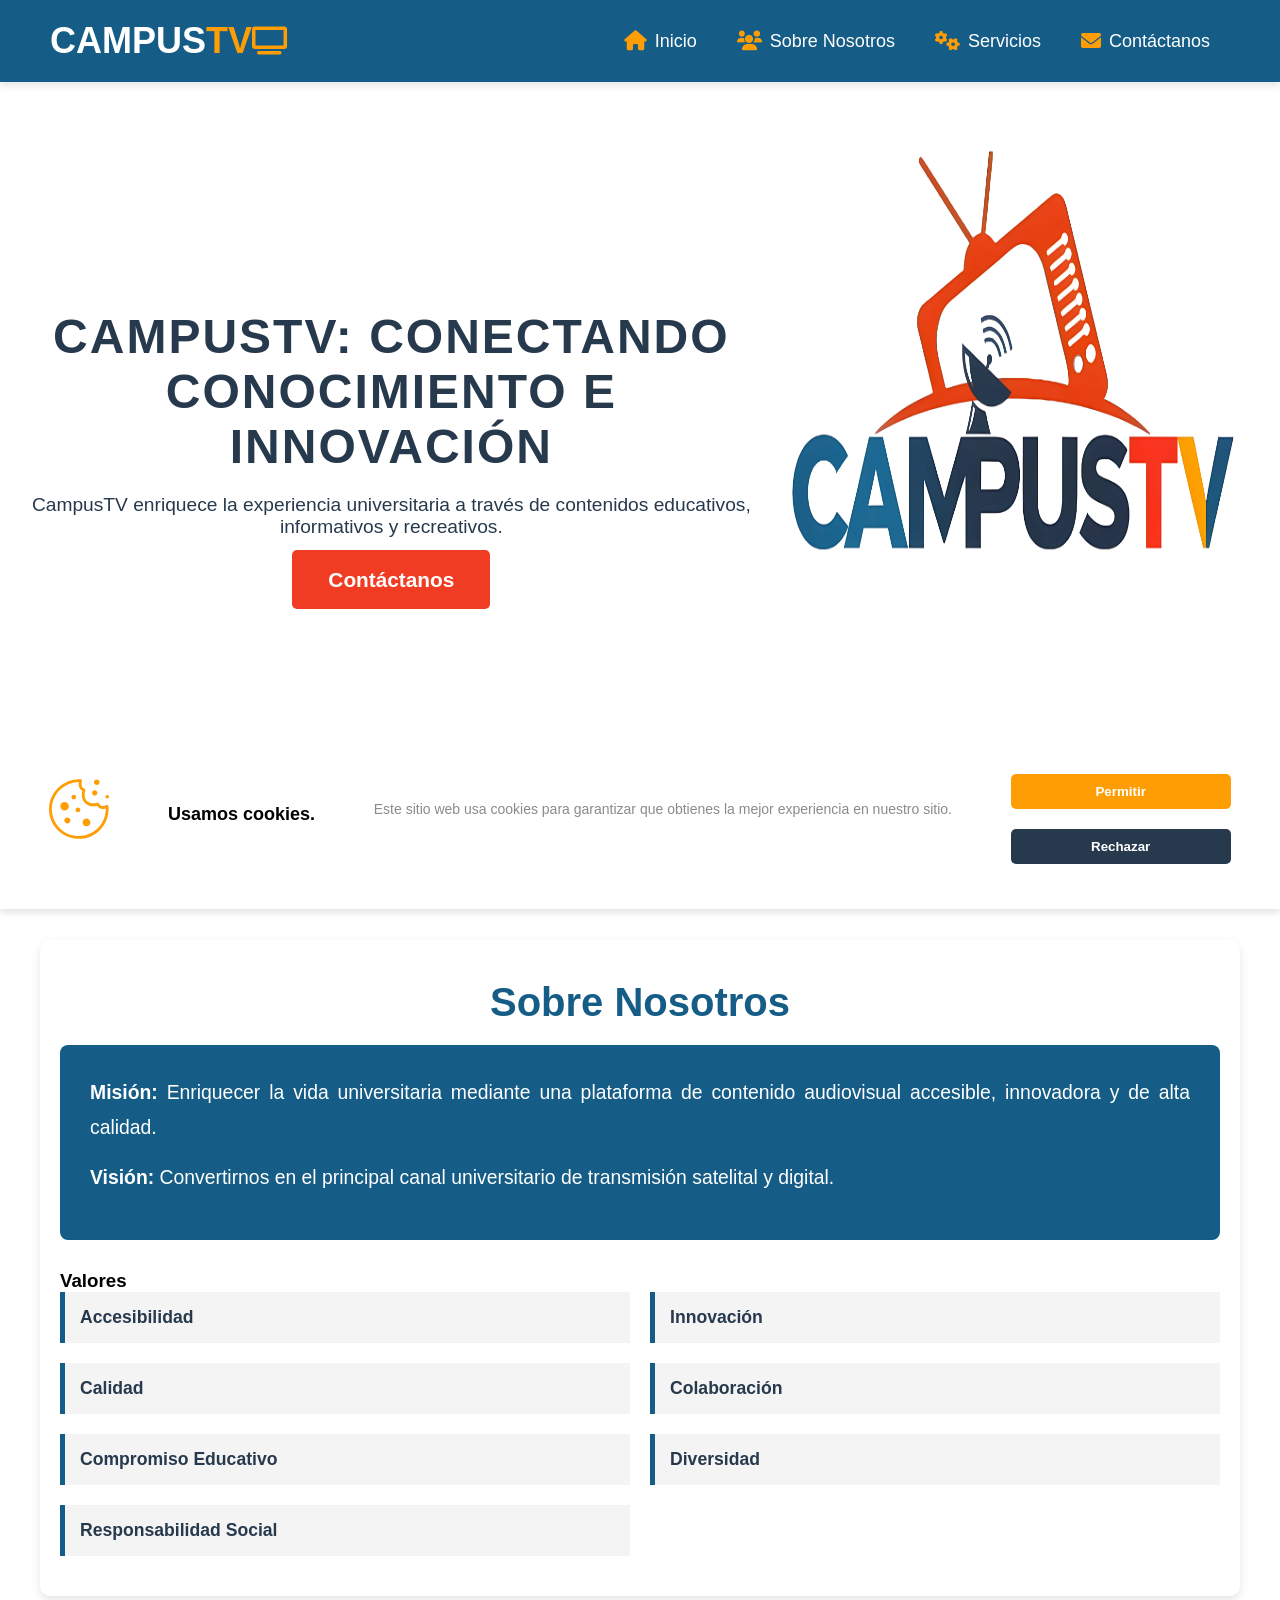
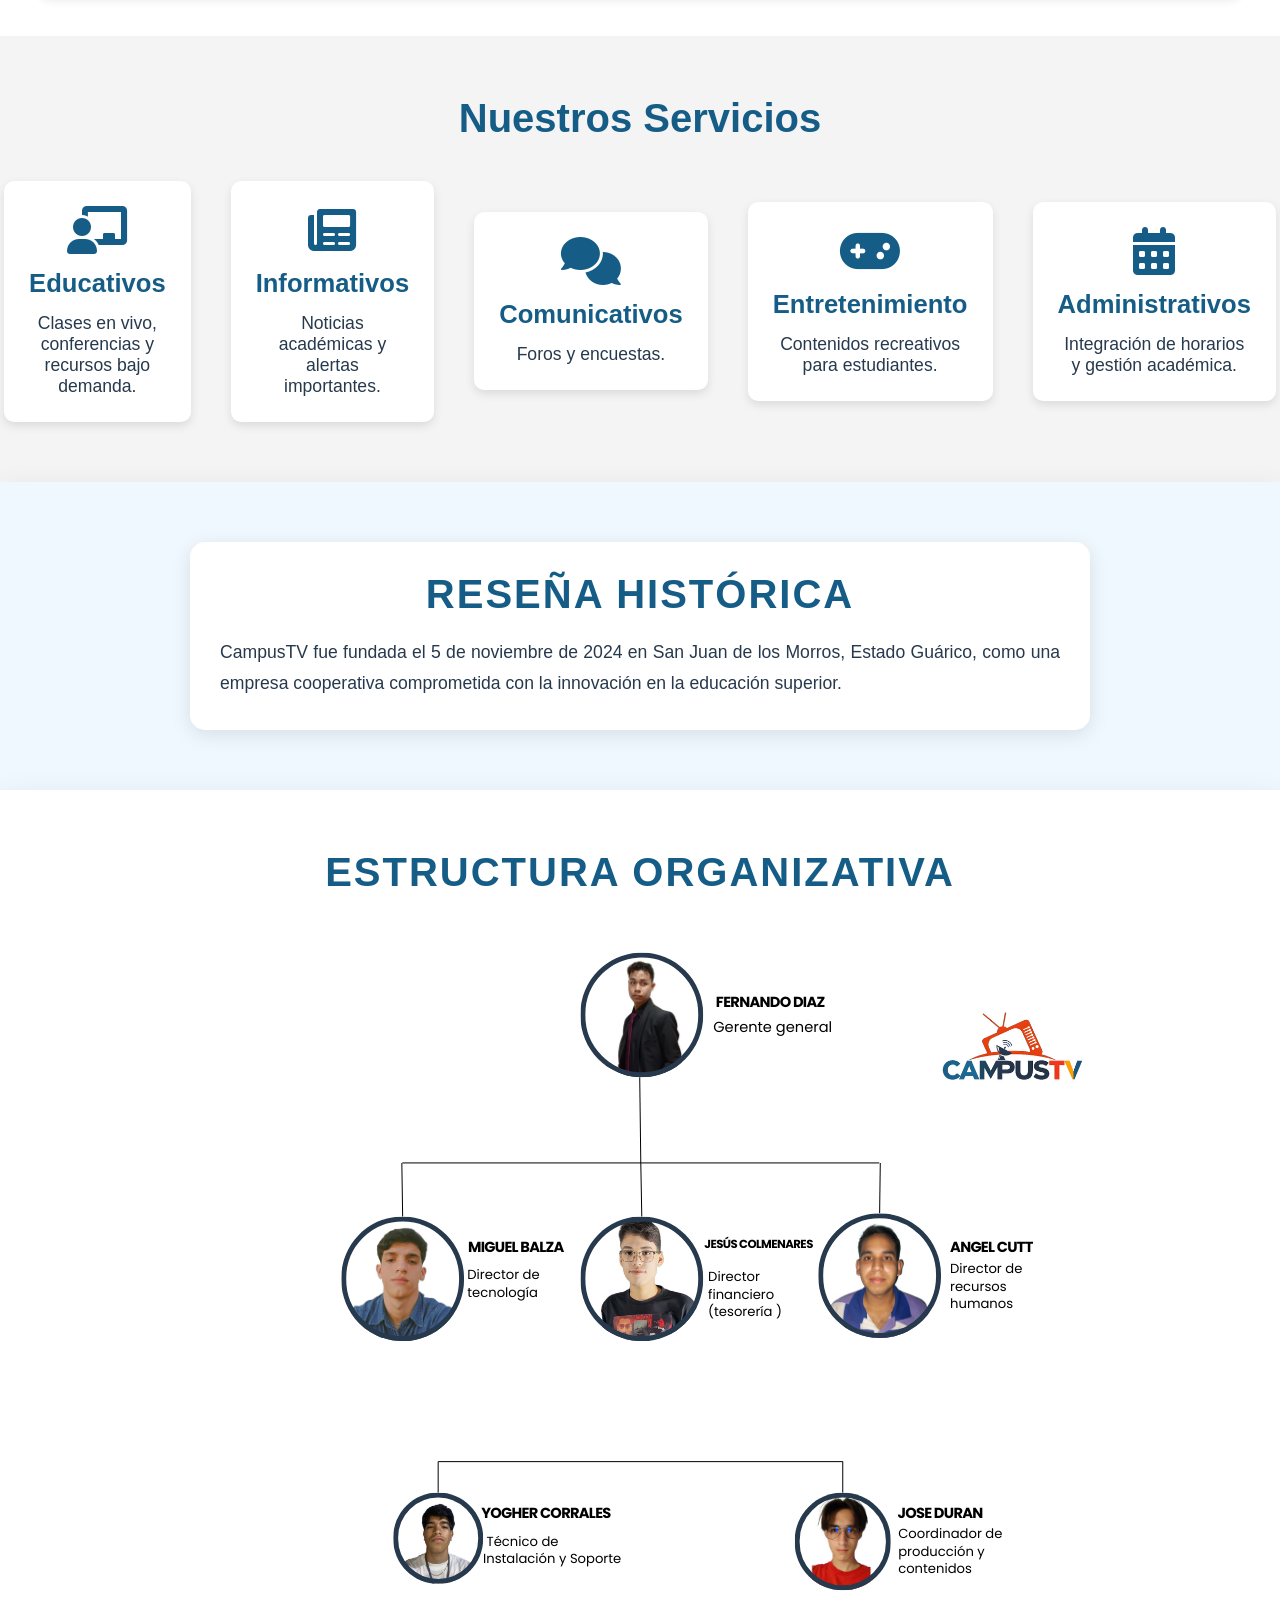
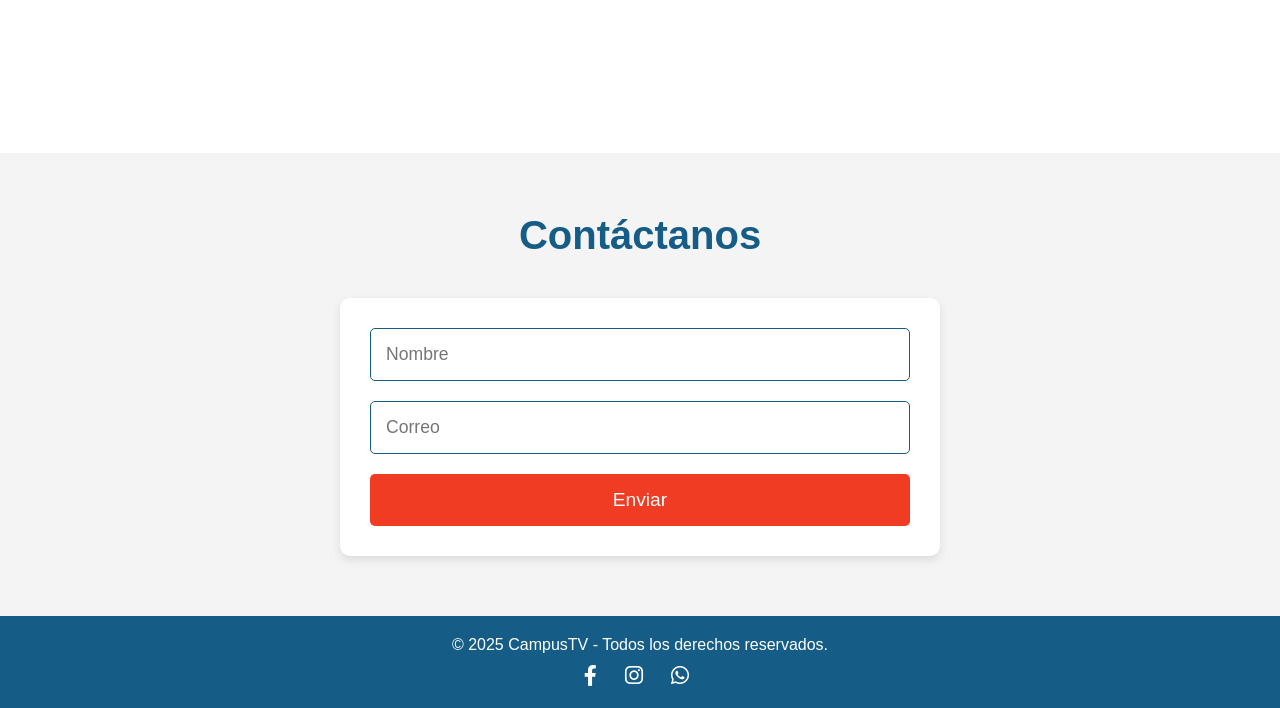
==== index.html @ 9e55a8d4 "unco" ====
<!DOCTYPE html>
<html lang="es">

<head>
    <meta charset="UTF-8">
    <meta name="viewport" content="width=device-width, initial-scale=1.0">
    <link rel="shortcut icon" href="./assets/resources/ico.ico">
    <link href="https://cdnjs.cloudflare.com/ajax/libs/font-awesome/6.0.0-beta3/css/all.min.css" rel="stylesheet">

    <title>CampusTV</title>
    <link rel="stylesheet" href="./assets/css/css.css">
</head>

<body>

<header>
    <div class="logo">
         CAMPUS<b class="tv">TV</b><i class="fas fa-tv"></i>
</div>
    <nav>
        <ul>
            <li><a href="#inicio"><i class="fas fa-home"></i> Inicio</a></li>
            <li><a href="#nosotros"><i class="fas fa-users"></i> Sobre Nosotros</a></li>
            <li><a href="#servicios"><i class="fas fa-cogs"></i> Servicios</a></li>
            <li><a href="#contacto"><i class="fas fa-envelope"></i> Contáctanos</a></li>
        </ul>
    </nav>
</header>

    <section id="inicio" class="hero">
        <div class="hero-content">
            <h1>CampusTV: Conectando Conocimiento e Innovación</h1>
            <p>CampusTV enriquece la experiencia universitaria a través de contenidos educativos, informativos y
                recreativos.</p>
            <a href="#contacto" class="btn">Contáctanos</a>
        </div>
        <div class="logomain"><img src="./assets/resources/logo.png" alt=""></div>
    </section>

    <section id="nosotros">
        <h2>Sobre Nosotros</h2>
        <div class="about-content">
            <div class="mision-vision">
                <p><strong>Misión:</strong> Enriquecer la vida universitaria mediante una plataforma de contenido
                    audiovisual accesible, innovadora y de alta calidad.</p>
                <p><strong>Visión:</strong> Convertirnos en el principal canal universitario de transmisión satelital y
                    digital.</p>
            </div>
        </div>
        <h3>Valores</h3>
        <ul class="valores-lista">
            <li>Accesibilidad</li>
            <li>Innovación</li>
            <li>Calidad</li>
            <li>Colaboración</li>
            <li>Compromiso Educativo</li>
            <li>Diversidad</li>
            <li>Responsabilidad Social</li>
        </ul>
    </section>


    <section id="servicios">
        <h2>Nuestros Servicios</h2>
        <div class="servicios-lista">
            <div class="servicio-item">
                <i class="icono-servicio fas fa-chalkboard-teacher"></i>
                <h3>Educativos</h3>
                <p>Clases en vivo, conferencias y recursos bajo demanda.</p>
            </div>
            <div class="servicio-item">
                <i class="icono-servicio fas fa-newspaper"></i>
                <h3>Informativos</h3>
                <p>Noticias académicas y alertas importantes.</p>
            </div>
            <div class="servicio-item">
                <i class="icono-servicio fas fa-comments"></i>
                <h3>Comunicativos</h3>
                <p>Foros y encuestas.</p>
            </div>
            <div class="servicio-item">
                <i class="icono-servicio fas fa-gamepad"></i>
                <h3>Entretenimiento</h3>
                <p>Contenidos recreativos para estudiantes.</p>
            </div>
            <div class="servicio-item">
                <i class="icono-servicio fas fa-calendar-alt"></i>
                <h3>Administrativos</h3>
                <p>Integración de horarios y gestión académica.</p>
            </div>
        </div>
    </section>

    <section id="historia">
        <div class="historia-contenido">
            <h2>Reseña Histórica</h2>
            <p>CampusTV fue fundada el 5 de noviembre de 2024 en San Juan de los Morros, Estado Guárico, como una
                empresa
                cooperativa comprometida con la innovación en la educación superior.</p>
        </div>
    </section>


    <section id="estructura">
        <h2>Estructura Organizativa</h2>
       <img src="./assets/resources/estructura.png" alt="">
    </section>

    <section id="contacto">
        <h2>Contáctanos</h2>
        <form>
            <input type="text" placeholder="Nombre" required>
            <input type="email" placeholder="Correo" required>
            <button type="submit">Enviar</button>
        </form>
    </section>

    <footer>
        <p>&copy; 2025 CampusTV - Todos los derechos reservados.</p>
        <div class="redes-sociales">
            <a href="https://www.facebook.com" target="_blank" class="red-social facebook">
                <i class="fab fa-facebook-f"></i>
            </a>
            <a href="https://www.instagram.com" target="_blank" class="red-social instagram">
                <i class="fab fa-instagram"></i>
            </a>
            <a href="https://wa.me/1234567890" target="_blank" class="red-social whatsapp">
                <i class="fab fa-whatsapp"></i>
            </a>
        </div>
    </footer>
    <script src="./functions/js.js"></script>
</body>

</html>
---- assets/css/css.css ----
/* Variables de colores */
:root {
    --azul-oscuro: #155d86;
    --azul-grisaceo: #27394d;
    --rojo-intenso: #f03c22;
    --naranja-claro: #ff9d05;
    --blanco: #ffffff;
    --gris-claro: #f4f4f4;
}

/* Reset CSS */
* {
    margin: 0;
    padding: 0;
    box-sizing: border-box;
    font-family: Arial, sans-serif;
}

/* Estilos generales */
body {
    font-family: 'Arial', sans-serif;
    margin: 0;
    padding: 0;
}

/* Header */
header {
    display: flex;
    justify-content: space-between;
    align-items: center;
    background: #155d86;
    padding: 20px 50px;
    box-shadow: 0 4px 8px rgba(0, 0, 0, 0.1);
    position: fixed;
    top: 0;
    width: 100%;
    z-index: 1000;
}.tv{
    color: var(--naranja-claro);
}
/* Logo */
.logo {
    font-size: 36px;
    font-weight: bold;
    color: #fff;
    display: flex;
    align-items: center;
}

.logo i {
    margin-right: 10px;
    font-size: 28px;
    color: var(--naranja-claro);
}

/* Navegación */
nav ul {
    list-style: none;
    margin: 0;
    padding: 0;
    display: flex;
}

nav ul li {
    margin: 0 20px;
}

nav ul li a {
    text-decoration: none;
    color: white;
    font-size: 18px;
    display: flex;
    align-items: center;
    transition: color 0.3s ease;
}

nav ul li a i {
    margin-right: 8px;
    font-size: 20px;
    color: #ff9d05;
    transition: transform 0.3s ease, color 0.3s ease;
}

nav ul li a:hover {
    color: #ff9d05;
}

nav ul li a:hover i {
    transform: scale(1.2);
    color: white;
}

/* Responsivo */
@media (max-width: 768px) {
    header {
        flex-direction: column;
        text-align: center;
    }

    nav ul {
        flex-direction: column;
    }

    nav ul li {
        margin: 10px 0;
    }
}

/* Sección Hero */
.hero {
    background: var(--blanco);
    color: var(--azul-grisaceo);
    padding: 120px 20px;
    text-align: center;
    display: flex;
    justify-content: center;
    align-items: center;
    height: 100vh;
    position: relative;
    width: 100%;
}

.hero h1 {
    font-size: 3em;
    margin-bottom: 20px;
    font-weight: bold;
    text-transform: uppercase;
    letter-spacing: 2px;
}

.hero p {
    font-size: 1.2em;
    margin-bottom: 30px;
}

.hero .btn {
    padding: 18px 36px;
    background-color: var(--rojo-intenso);
    color: var(--blanco);
    text-decoration: none;
    font-size: 1.3em;
    font-weight: bold;
    border-radius: 5px;
    transition: all 0.3s ease;
}

.hero .btn:hover {
    background-color: var(--naranja-claro);
}

/* Sección Sobre Nosotros */
#nosotros {
    background-color: var(--blanco);
    padding: 40px 20px;
    border-radius: 10px;
    box-shadow: 0 4px 10px rgba(0, 0, 0, 0.1);
    max-width: 1200px;
    margin: 40px auto;
}

#nosotros h2 {
    font-size: 2.5em;
    color: var(--azul-oscuro);
    margin-bottom: 20px;
    text-align: center;
}

#nosotros .about-content {
    font-size: 1.1em;
    line-height: 1.8;
    color: var(--azul-grisaceo);
    text-align: justify;
    margin-bottom: 30px;
}

#nosotros .mision-vision {
    background-color: var(--azul-oscuro);
    color: var(--blanco);
    padding: 30px;
    margin: 20px 0;
    border-radius: 8px;
}

#nosotros .mision-vision p {
    font-size: 1.1em;
    margin-bottom: 15px;
}

#nosotros .valores-lista {
    display: grid;
    grid-template-columns: 1fr 1fr;
    gap: 20px;
    list-style: none;
    padding: 0;
}

#nosotros .valores-lista li {
    background-color: var(--gris-claro);
    padding: 15px;
    border-left: 5px solid var(--azul-oscuro);
    font-size: 1.1em;
    font-weight: bold;
    color: var(--azul-grisaceo);
    transition: transform 0.3s, background-color 0.3s;
}

#nosotros .valores-lista li:hover {
    transform: scale(1.05);
    background-color: var(--naranja-claro);
    color: var(--blanco);
}

/* Sección de Servicios */
#servicios {
    background-color: var(--gris-claro);
    padding: 60px 20px;
    text-align: center;
    width: 100%;

}

#servicios h2 {
    font-size: 2.5em;
    color: var(--azul-oscuro);
    margin-bottom: 40px;
}

.servicios-lista {
    display: flex;
    align-items: center;
    justify-content: center;
    gap: 40px;
}

.servicio-item {
    background-color: var(--blanco);
    padding: 25px;
    border-radius: 10px;
    box-shadow: 0 4px 10px rgba(0, 0, 0, 0.1);
    width: 100%;
    max-width: 300px;
    transition: transform 0.3s, box-shadow 0.3s;
}

.servicio-item:hover {
    transform: translateY(-10px);
    box-shadow: 0 8px 20px rgba(0, 0, 0, 0.2);
}

.icono-servicio {
    font-size: 3em;
    color: var(--azul-oscuro);
    margin-bottom: 15px;
}

.servicio-item:hover .icono-servicio {
    color: var(--naranja-claro);
}

.servicio-item h3 {
    font-size: 1.6em;
    color: var(--azul-oscuro);
    margin-bottom: 15px;
    font-weight: bold;
}

.servicio-item p {
    font-size: 1.1em;
    color: var(--azul-grisaceo);
}

/* Sección de Contacto */
#contacto {
    background-color: var(--gris-claro);
    padding: 60px 20px;
    text-align: center;
    width: 100%;
}

#contacto h2 {
    font-size: 2.5em;
    color: var(--azul-oscuro);
    margin-bottom: 40px;
}

form {
    display: flex;
    flex-direction: column;
    gap: 20px;
    max-width: 600px;
    margin: 0 auto;
    background-color: var(--blanco);
    padding: 30px;
    border-radius: 10px;
    box-shadow: 0 4px 10px rgba(0, 0, 0, 0.1);
}

form input {
    padding: 15px;
    border: 1px solid var(--azul-oscuro);
    border-radius: 5px;
    font-size: 1.1em;
    color: var(--azul-grisaceo);
    transition: border-color 0.3s ease;
}

form input:focut:focus {
    border-color: var(--naranja-claro);
    outline: none;
}

form button {
    padding: 15px;
    background-color: var(--rojo-intenso);
    color: var(--blanco);
    border: none;
    border-radius: 5px;
    font-size: 1.2em;
    cursor: pointer;
    transition: background 0.3s;
}

form button:hover {
    background-color: var(--naranja-claro);
}

/* Estilos responsivos */
@media (max-width: 768px) {
    form {
        padding: 20px;
    }

    form input {
        font-size: 1em;
    }
}

/* Estilo del Footer */
footer {
    background-color: var(--azul-oscuro);
    color: var(--blanco);
    text-align: center;
    padding: 20px;
    width: 100%;
}

footer p {
    margin-bottom: 10px;
}

footer .redes-sociales {
    display: flex;
    justify-content: center;
    gap: 20px;
    margin-top: 10px;
}

footer .redes-sociales a {
    text-decoration: none;
    color: var(--blanco);
    font-size: 1.3em;
    font-weight: bold;
    transition: color 0.3s, transform 0.3s;
}

footer .redes-sociales a:hover {
    color: var(--naranja-claro);
    transform: scale(1.1);
}

footer .redes-sociales a i {
    margin-right: 8px;
}

footer .facebook {
    color: #1877f2;
    /* Azul de Facebook */
}

footer .instagram {
    color: #e4405f;
    /* Rojo de Instagram */
}

footer .whatsapp {
    color: #25d366;
    /* Verde de WhatsApp */
}

/* Estilos para la sección Historia */
#historia {
    background-color: #f0f8ff;
    /* Fondo más suave */
    padding: 60px 0;
    box-shadow: 0 10px 30px rgba(0, 0, 0, 0.1);
    /* Sombra suave */
}

.historia-contenido {
    max-width: 900px;
    margin: 0 auto;
    text-align: center;
    background-color: #fff;
    padding: 30px;
    border-radius: 15px;
    /* Bordes redondeados */
    box-shadow: 0 5px 20px rgba(0, 0, 0, 0.1);
    /* Sombra ligera */
}

#historia h2 {
    font-size: 2.5rem;
    color: #155d86;
    /* Color principal */
    margin-bottom: 20px;
    font-family: 'Segoe UI', Tahoma, Geneva, Verdana, sans-serif;
    /* Tipografía moderna */
    text-transform: uppercase;
    letter-spacing: 2px;
}

#historia p {
    font-size: 1.1rem;
    color: #27394d;
    /* Color del texto */
    line-height: 1.8;
    margin-top: 20px;
    font-family: 'Arial', sans-serif;
    text-align: justify;
    transition: color 0.3s ease-in-out;
    /* Transición suave */
}

#historia p:hover {
    color: #f03c22;
    /* Cambio de color al pasar el ratón */
}

/* Estilos para la sección Estructura Organizativa */
#estructura {
    background-color: #fff;
    padding: 60px 0;
    box-shadow: 0 10px 30px rgba(0, 0, 0, 0.1);
    display: flex;
    flex-direction: column;
    align-items: center;
    justify-content: center;
}

#estructura h2 {
    font-size: 2.5rem;
    color: #155d86;
    /* Color principal */
    text-align: center;
    margin-bottom: 30px;
    font-family: 'Segoe UI', Tahoma, Geneva, Verdana, sans-serif;
    /* Tipografía moderna */
    text-transform: uppercase;
    letter-spacing: 2px;
}

#estructura ul {
    list-style-type: none;
    padding: 0;
    display: flex;
    justify-content: center;
    flex-wrap: wrap;
}

#estructura ul li {
    font-size: 1.2rem;
    color: #27394d;
    /* Color del texto */
    margin: 15px 30px;
    font-weight: bold;
    position: relative;
    padding-left: 25px;
    transition: color 0.3s ease-in-out, transform 0.3s ease;
    cursor: pointer;
}

#estructura ul li:before {
    content: '→';
    /* Flecha para indicar una lista dinámica */
    position: absolute;
    left: 0;
    top: 0;
    font-size: 1.5rem;
    color: #f03c22;
}

#estructura ul li:hover {
    color: #f03c22;
    /* Color al pasar el ratón */
    transform: translateY(-5px);
    /* Efecto de elevar el texto */
}

/* Desde Uiverse.io por vinodjangid07 */
.tarjeta {
    width: 100%;
    height: 180px;
    background-color: rgb(255, 255, 255);
    display: flex;
    align-items: center;
    justify-content: space-around;
    box-shadow: 0 4px 6px rgba(0, 0, 0, 0.1);
    position: fixed;
    bottom: -11%;
    left: 50%;
    z-index: 9999;
    transform: translate(-50%, -50%);
    padding: 20px;
    transition: all ease-in-out 0.5s;
}

#cookieSvg {
    fill: #ff9d05;
    width: 60px;
    height: 60px;
    margin-bottom: 20px;
}

.cookieEncabezado {
    font-size: 18px;
    font-weight: 600;
    margin-bottom: 10px;
}

.cookieDescripcion {
    font-size: 14px;
    color: #8b8b8b;
    margin-bottom: 20px;
    text-align: center;
}

.contenedorBotones {
    display: flex;
    flex-direction: column;
    justify-content: space-between;
    gap: 20px;
    width: 220px;
}

.aceptarBoton,
.rechazarBoton {
    width: 100%;
    padding: 10px;
    border: none;
    border-radius: 5px;
    cursor: pointer;
    font-weight: bold;
}

.aceptarBoton {
    background-color: #ff9d05;
    color: white;
}

.rechazarBoton {
    background-color: #27394d;
    color: white;
}

.logomain {
    width: 80%;
    height: 700px;
}

.logomain img {
    width: 100%;
    height: 100%;
}
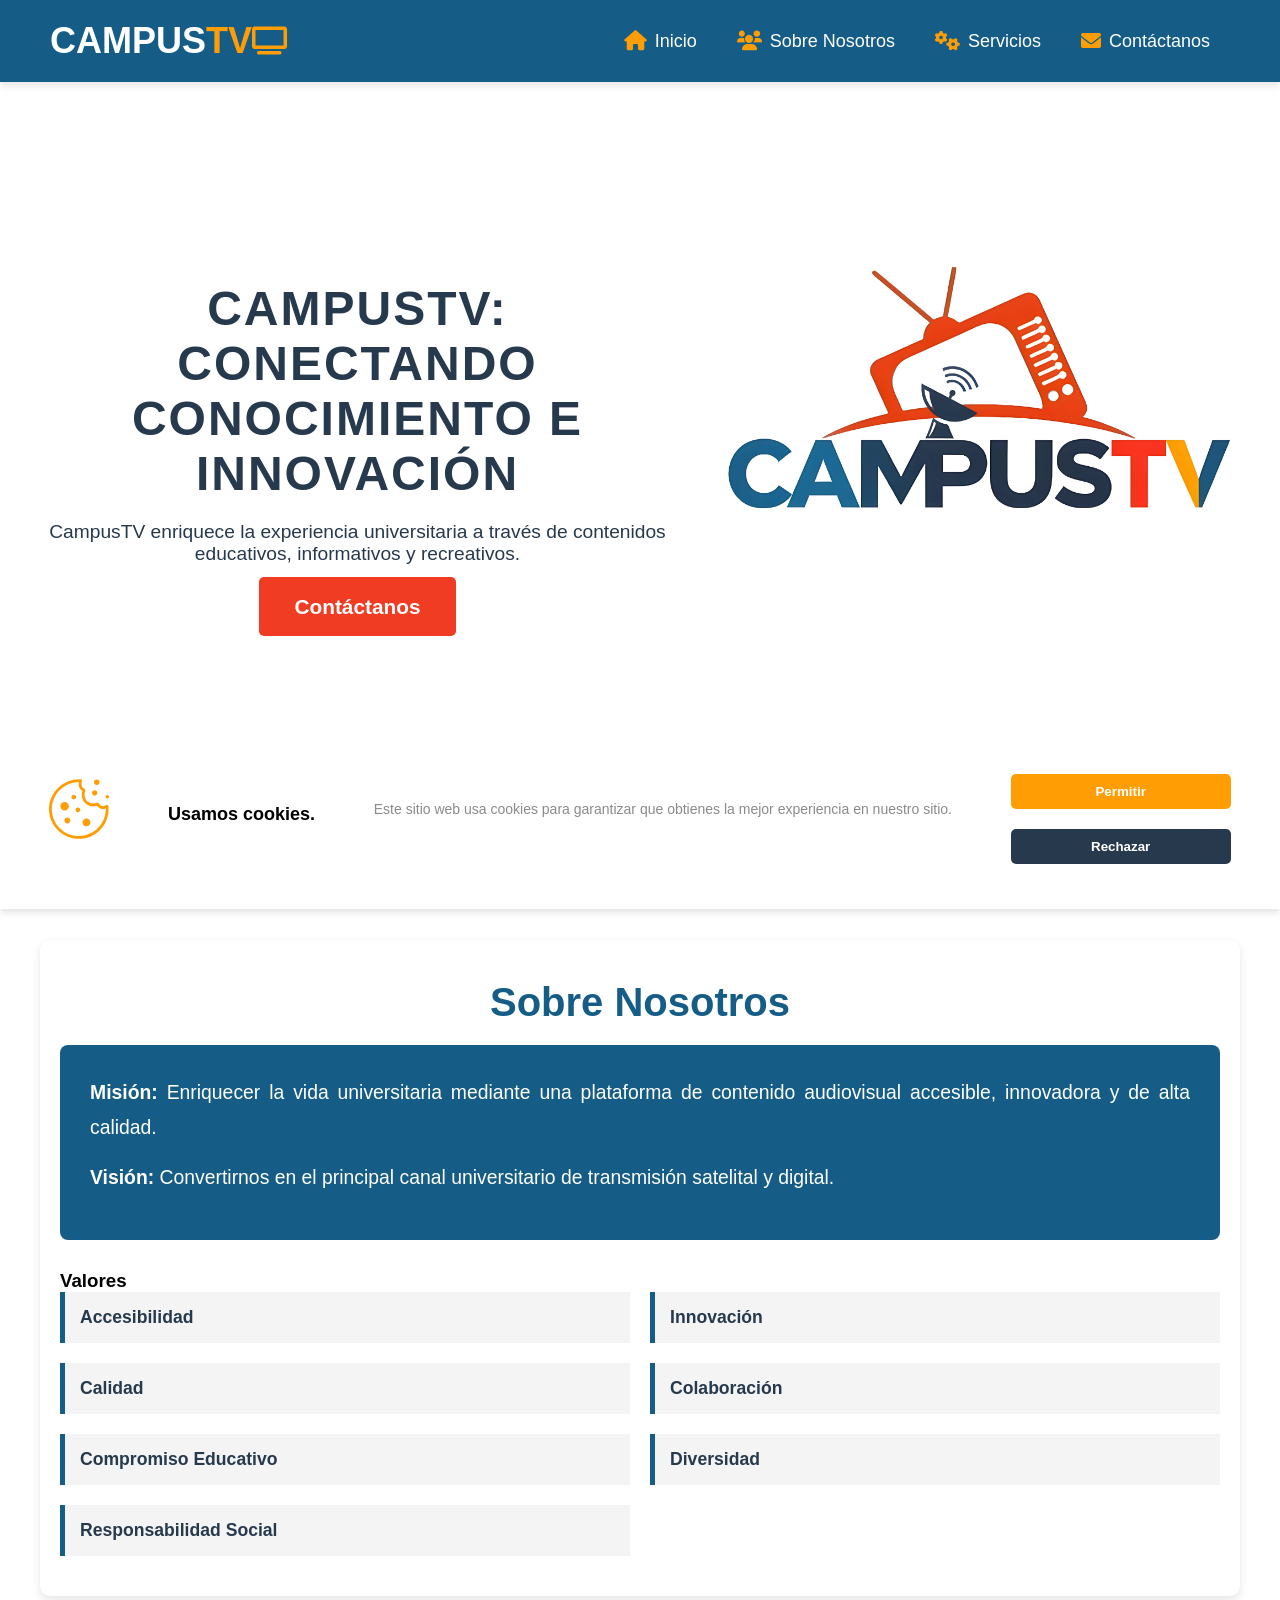
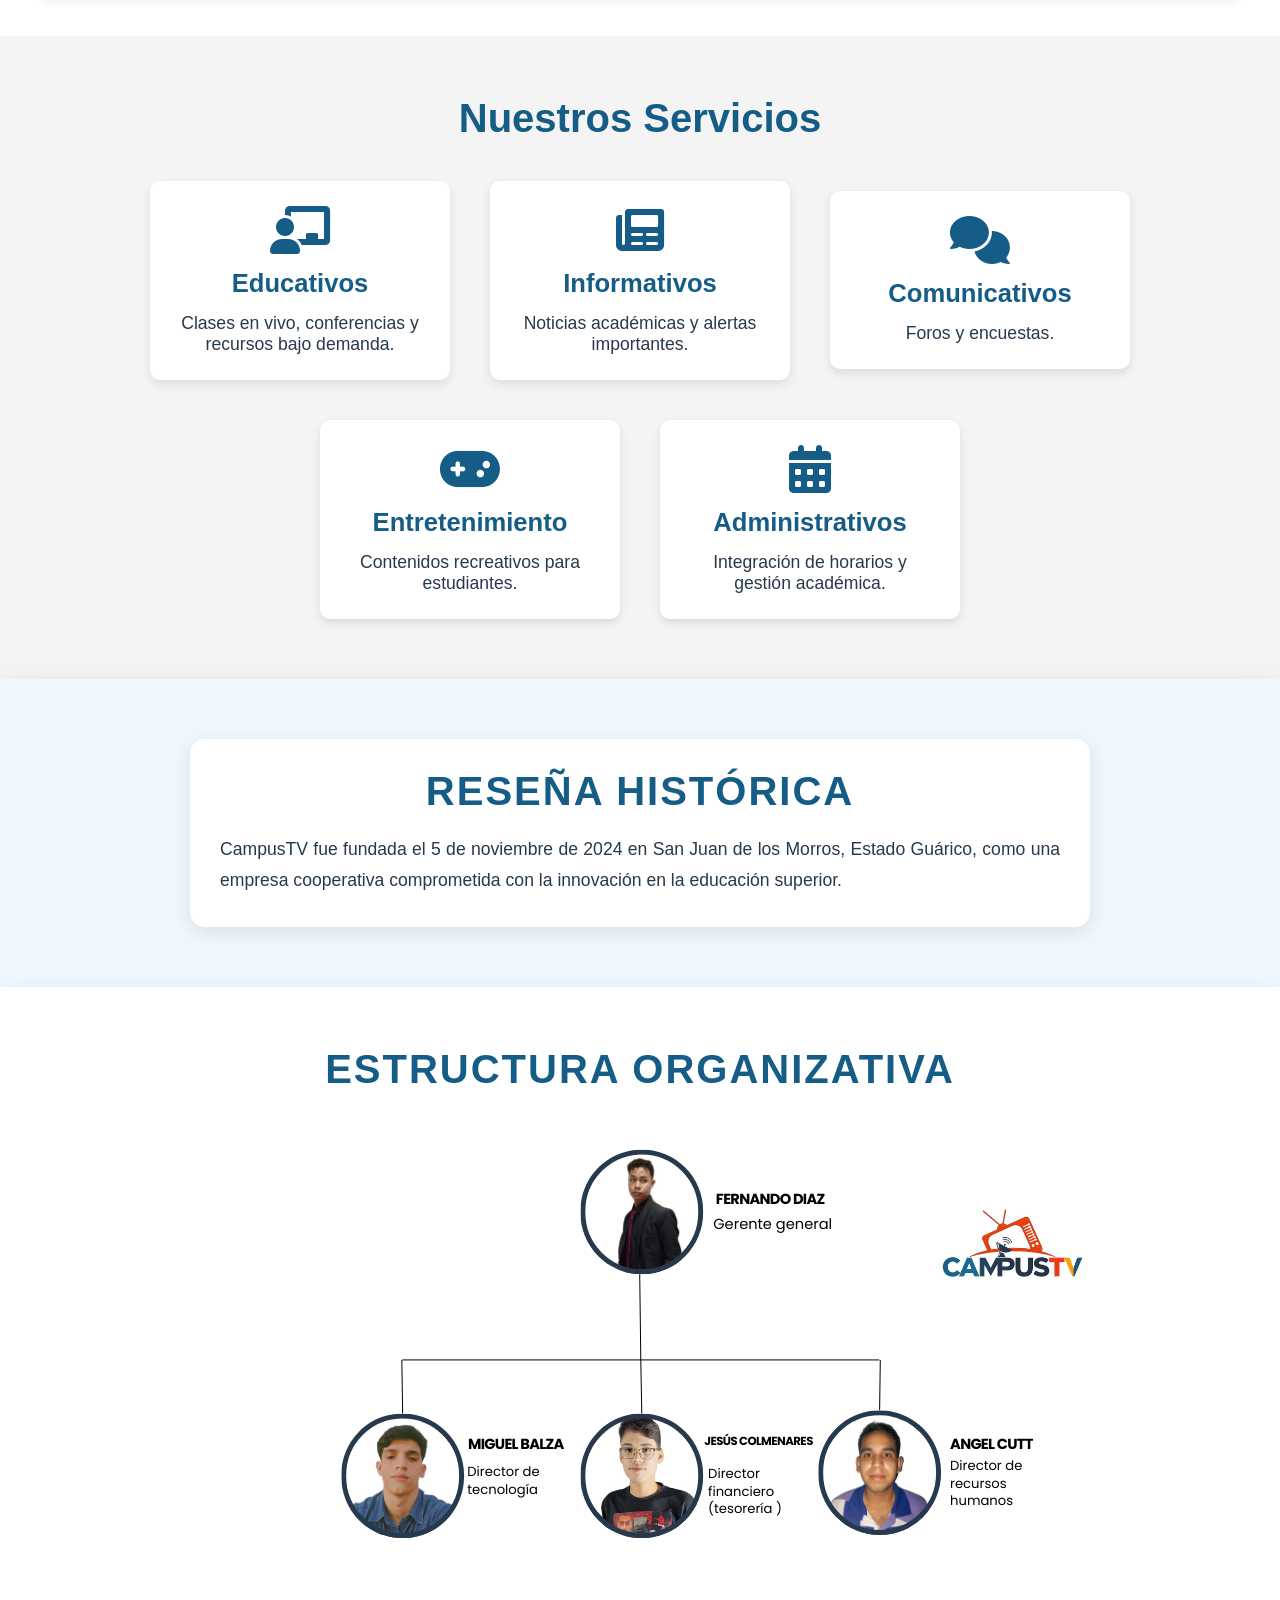
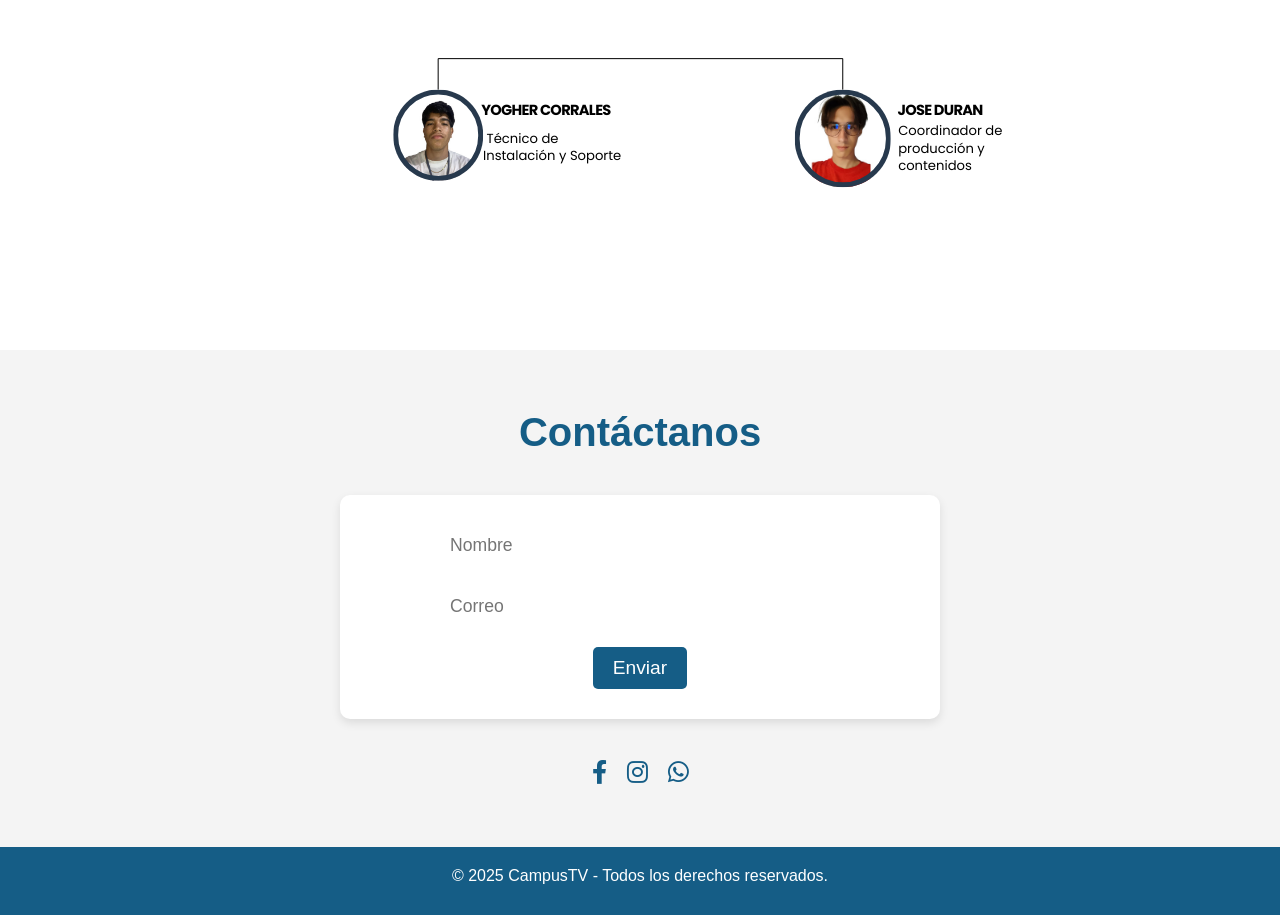
==== commit 6cfa9d1e: "responsive" ====
--- a/index.html
+++ b/index.html
@@ -104,6 +104,38 @@
     <section id="estructura">
         <h2>Estructura Organizativa</h2>
        <img src="./assets/resources/estructura.png" alt="">
+        <div class="servicios-lista persona">
+            <div class="servicio-item">
+                <i class="icono-servicio fas fa-chalkboard-teacher"></i>
+                <h3>Fernando Diaz</h3>
+                <p>Gerente General</p>
+            </div>
+            <div class="servicio-item">
+                <i class="icono-servicio fas fa-laptop-code"></i>
+                <h3>Miguel Balza</h3>
+                <p>Director De Tecnologia</p>
+            </div>
+            <div class="servicio-item">
+                <i class="icono-servicio fas fa-dollar-sign"></i>
+                <h3>Jesus Colmenares</h3>
+                <p>Director Financiero (Tesoreria)</p>
+            </div>
+            <div class="servicio-item">
+                <i class="icono-servicio fas fa-users"></i>
+                <h3>Angel Cutt</h3>
+                <p>Director De Recursos Humanos</p>
+            </div>
+            <div class="servicio-item">
+                <i class="icono-servicio fas fa-tools"></i>
+                <h3>Yogher Corrales</h3>
+                <p>Tecnico De Instalacion y Soporte</p>
+            </div>
+            <div class="servicio-item">
+                <i class="icono-servicio fas fa-video"></i>
+                <h3>Jose Duran</h3>
+                <p>Coordinador De Produccion y Contenidos</p>
+            </div>
+        </div>
     </section>
 
     <section id="contacto">
@@ -113,21 +145,22 @@
             <input type="email" placeholder="Correo" required>
             <button type="submit">Enviar</button>
         </form>
+            <div class="redes-sociales">
+                <a href="https://www.facebook.com" target="_blank" class="red-social facebook">
+                    <i class="fab fa-facebook-f"></i>
+                </a>
+                <a href="https://www.instagram.com" target="_blank" class="red-social instagram">
+                    <i class="fab fa-instagram"></i>
+                </a>
+                <a href="https://wa.me/+584241354805" target="_blank" class="red-social whatsapp">
+                    <i class="fab fa-whatsapp"></i>
+                </a>
+            </div>
     </section>
 
     <footer>
         <p>&copy; 2025 CampusTV - Todos los derechos reservados.</p>
-        <div class="redes-sociales">
-            <a href="https://www.facebook.com" target="_blank" class="red-social facebook">
-                <i class="fab fa-facebook-f"></i>
-            </a>
-            <a href="https://www.instagram.com" target="_blank" class="red-social instagram">
-                <i class="fab fa-instagram"></i>
-            </a>
-            <a href="https://wa.me/1234567890" target="_blank" class="red-social whatsapp">
-                <i class="fab fa-whatsapp"></i>
-            </a>
-        </div>
+ 
     </footer>
     <script src="./functions/js.js"></script>
 </body>
--- a/assets/css/css.css
+++ b/assets/css/css.css
@@ -1,4 +1,3 @@
-/* Variables de colores */
 :root {
     --azul-oscuro: #155d86;
     --azul-grisaceo: #27394d;
@@ -35,9 +34,12 @@
     top: 0;
     width: 100%;
     z-index: 1000;
-}.tv{
+}
+
+.tv {
     color: var(--naranja-claro);
 }
+
 /* Logo */
 .logo {
     font-size: 36px;
@@ -95,10 +97,15 @@
     header {
         flex-direction: column;
         text-align: center;
+        justify-content: center;
+        position:relative;
     }
 
     nav ul {
-        flex-direction: column;
+        flex-wrap: wrap;
+        gap: 10px;
+        align-items: center;
+        justify-content: center;
     }
 
     nav ul li {
@@ -216,7 +223,6 @@
     padding: 60px 20px;
     text-align: center;
     width: 100%;
-
 }
 
 #servicios h2 {
@@ -230,6 +236,7 @@
     align-items: center;
     justify-content: center;
     gap: 40px;
+    flex-wrap: wrap;
 }
 
 .servicio-item {
@@ -270,18 +277,7 @@
 }
 
 /* Sección de Contacto */
-#contacto {
-    background-color: var(--gris-claro);
-    padding: 60px 20px;
-    text-align: center;
-    width: 100%;
-}
-
-#contacto h2 {
-    font-size: 2.5em;
-    color: var(--azul-oscuro);
-    margin-bottom: 40px;
-}
+
 
 form {
     display: flex;
@@ -304,7 +300,7 @@
     transition: border-color 0.3s ease;
 }
 
-form input:focut:focus {
+form input:focus {
     border-color: var(--naranja-claro);
     outline: none;
 }
@@ -570,4 +566,188 @@
 .logomain img {
     width: 100%;
     height: 100%;
+}
+
+/* Estilos responsivos adicionales */
+@media (max-width: 768px) {
+    .hero {
+        padding: 80px 20px;
+        height: auto;
+        flex-direction: column;
+        gap: 20px;
+    }
+
+    .hero h1 {
+        font-size: 2em;
+    }
+
+    .hero p {
+        font-size: 1em;
+    }
+
+    .hero .btn {
+        padding: 12px 24px;
+        font-size: 1em;
+    }
+
+    #nosotros {
+        padding: 20px 10px;
+    }
+
+    #nosotros h2 {
+        font-size: 2em;
+    }
+
+    #nosotros .about-content {
+        font-size: 1em;
+    }
+
+    #nosotros .valores-lista {
+        grid-template-columns: 1fr;
+    }
+
+    #servicios {
+        padding: 40px 10px;
+    }
+
+    #servicios h2 {
+        font-size: 2em;
+    }
+
+    .servicios-lista {
+        flex-direction: column;
+        gap: 20px;
+    }
+
+    .servicio-item {
+        max-width: 100%;
+    }
+
+    #contacto {
+        padding: 40px 10px;
+    }
+
+    #contacto h2 {
+        font-size: 2em;
+    }
+
+    .historia-contenido {
+        padding: 20px;
+    }
+
+    #historia h2 {
+        font-size: 2em;
+    }
+
+    #historia p {
+        font-size: 1em;
+    }
+
+    #estructura {
+        padding: 40px 10px;
+    }
+
+    #estructura h2 {
+        font-size: 2em;
+    }
+
+    #estructura ul li {
+        font-size: 1em;
+        margin: 10px 20px;
+    }
+
+    .tarjeta {
+        height: auto;
+        flex-direction: column;
+        padding: 10px;
+    }
+
+    .contenedorBotones {
+        width: 100%;
+    }
+}/* Estilos para imágenes responsivas */
+img {
+    max-width: 100%;
+    height: auto;
+}
+
+/* Ajustes específicos para la clase logomain */
+.logomain {
+    width: 100%;
+    height: auto;
+}
+
+.logomain img {
+    width: 100%;
+    height: auto;
+}
+/* Sección de Contacto */
+#contacto {
+    background-color: var(--gris-claro);
+    padding: 60px 20px;
+    text-align: center;
+    width: 100%;
+}
+
+#contacto h2 {
+    font-size: 2.5em;
+    color: var(--azul-oscuro);
+    margin-bottom: 40px;
+}
+
+#contacto form {
+    display: flex;
+    flex-direction: column;
+    align-items: center;
+    gap: 20px;
+    margin-bottom: 40px;
+}
+
+#contacto input {
+    padding: 10px;
+    width: 100%;
+    max-width: 400px;
+    border: 1px solid var(--gris-oscuro);
+    border-radius: 5px;
+}
+
+#contacto button {
+    padding: 10px 20px;
+    background-color: var(--azul-oscuro);
+    color: var(--blanco);
+    border: none;
+    border-radius: 5px;
+    cursor: pointer;
+    transition: background-color 0.3s;
+}
+
+#contacto button:hover {
+    background-color: var(--naranja-claro);
+}
+
+.redes-sociales {
+    display: flex;
+    justify-content: center;
+    gap: 20px;
+}
+
+.red-social {
+    font-size: 1.5em;
+    color: var(--azul-oscuro);
+    transition: color 0.3s;
+}
+
+.red-social:hover {
+    color: var(--naranja-claro);
+}
+.persona {
+    display:none;
+}
+@media (max-width: 768px) {
+    img {
+        display: none;
+    }
+    .persona {
+        display:flex;
+    }
 }
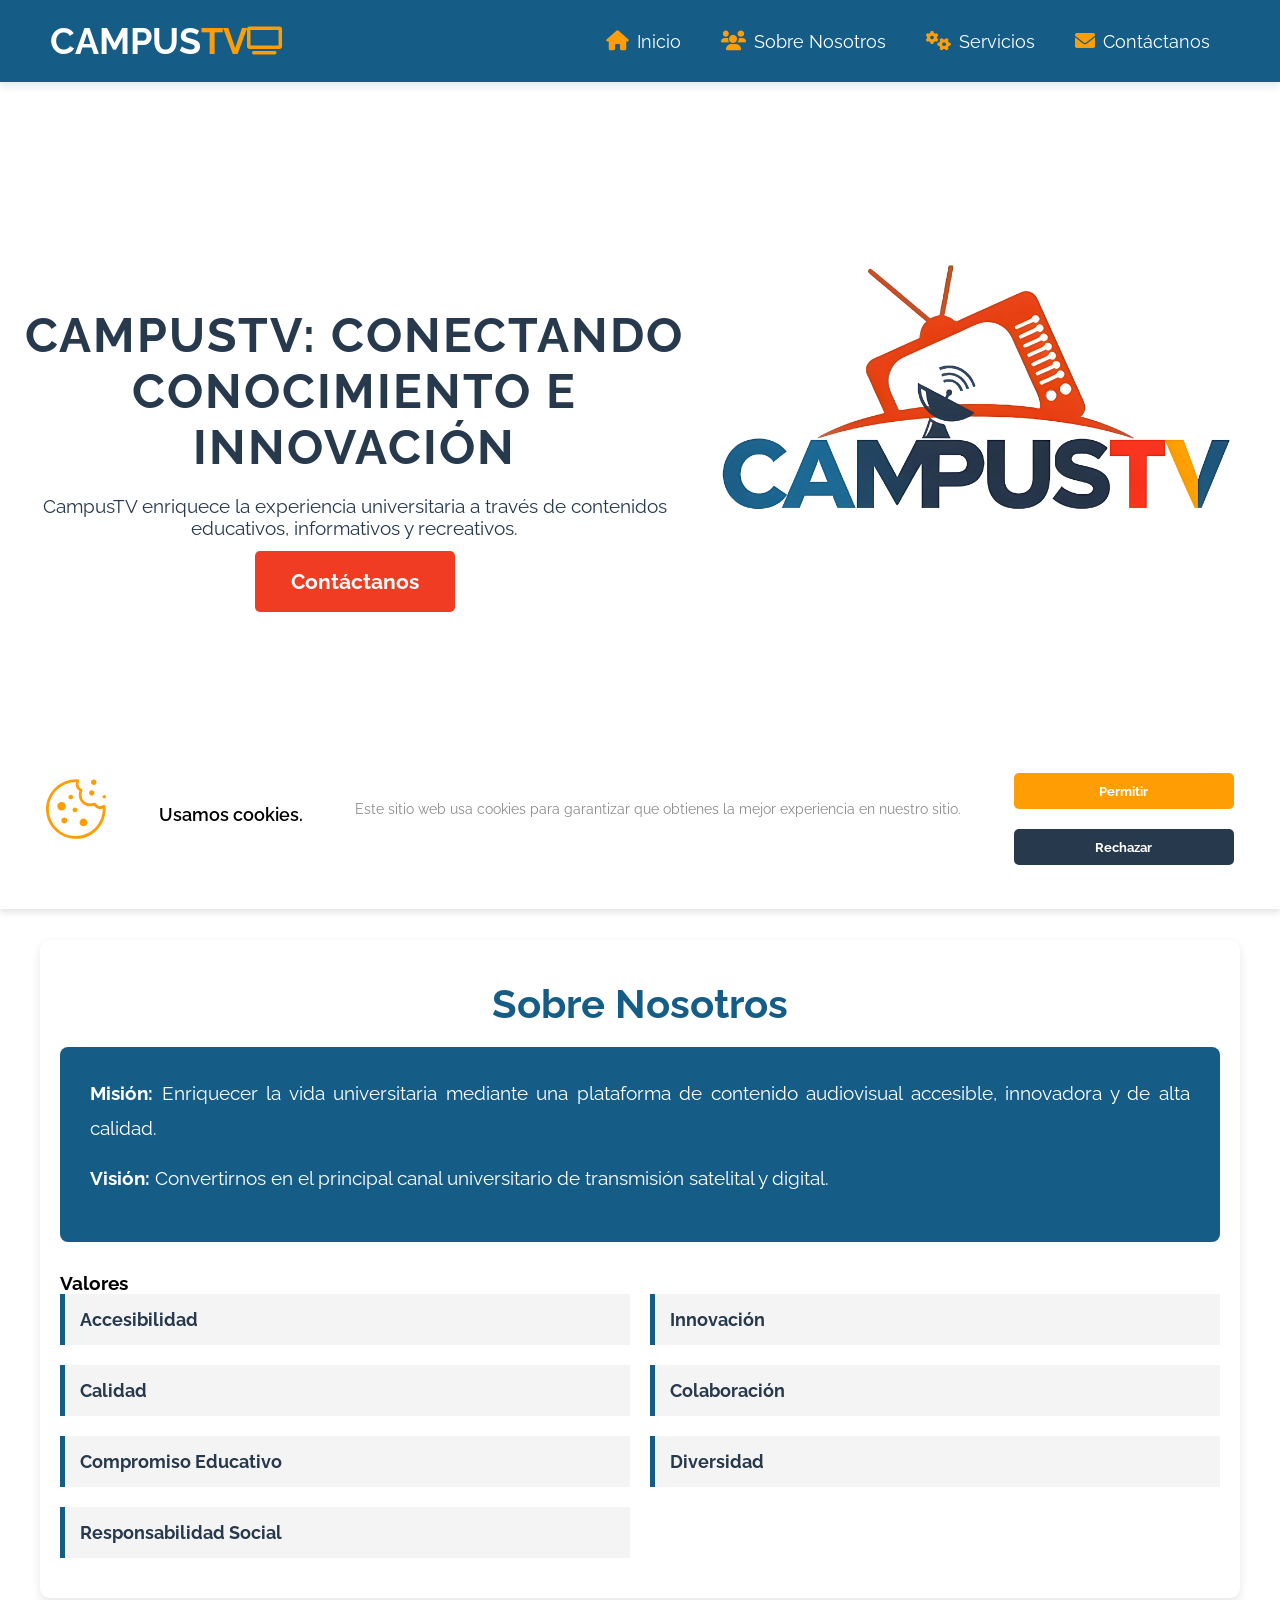
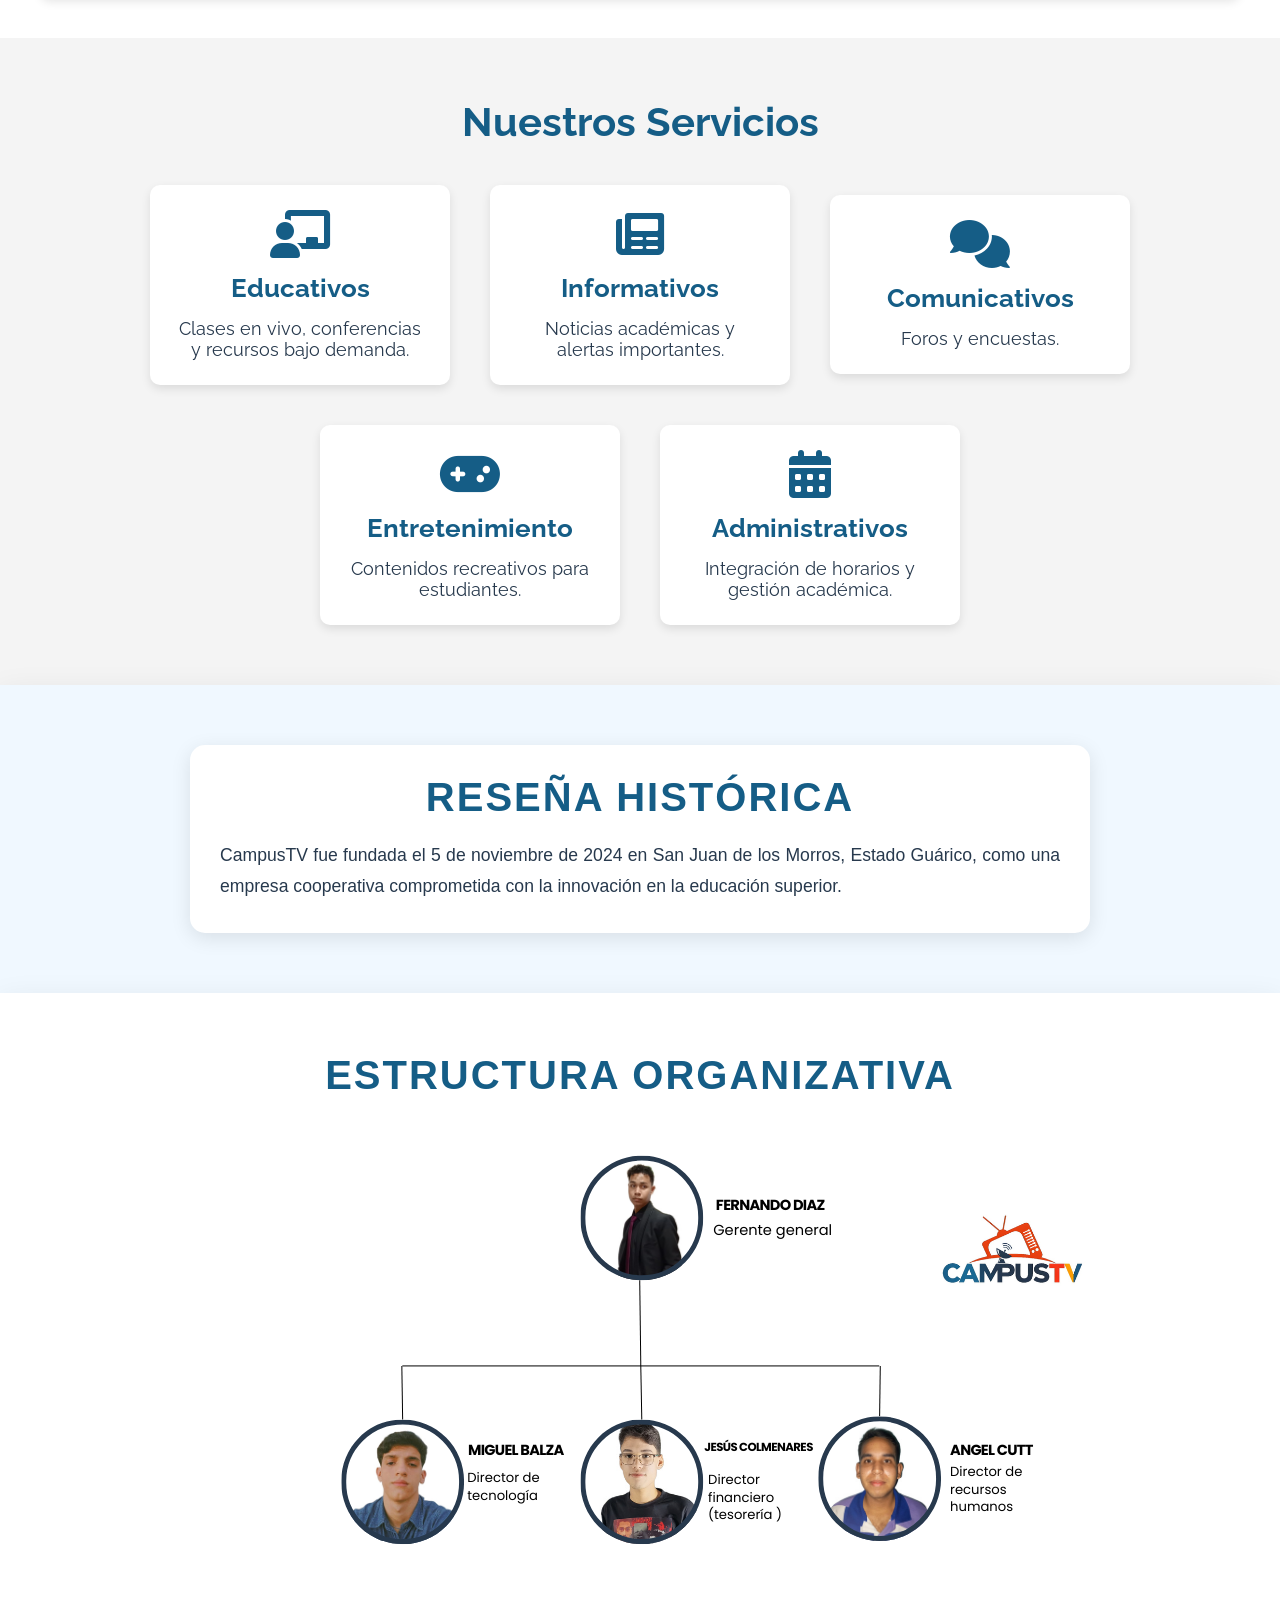
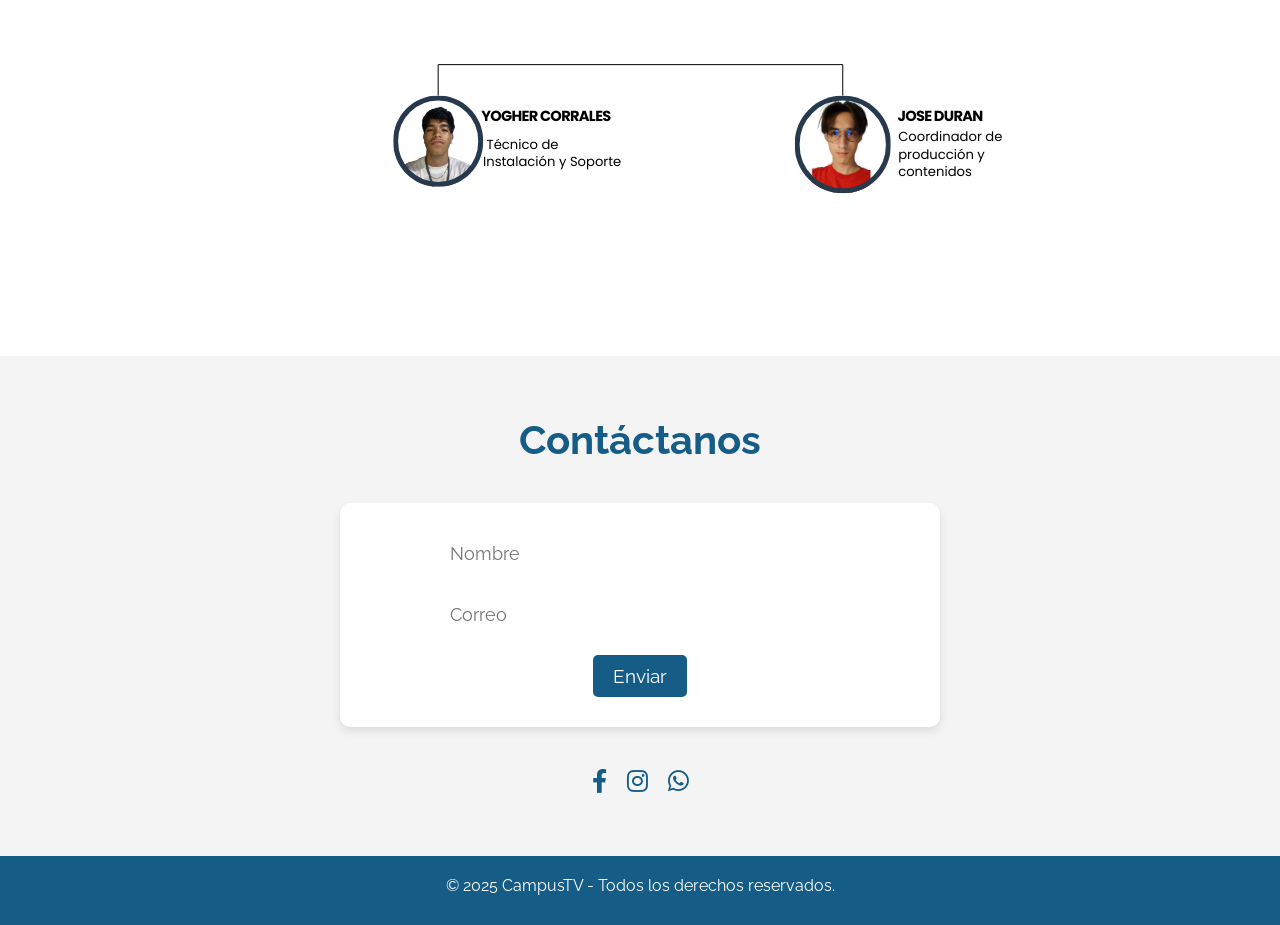
==== commit 9c0b5a53: "responsive" ====
--- a/index.html
+++ b/index.html
@@ -6,7 +6,10 @@
     <meta name="viewport" content="width=device-width, initial-scale=1.0">
     <link rel="shortcut icon" href="./assets/resources/ico.ico">
     <link href="https://cdnjs.cloudflare.com/ajax/libs/font-awesome/6.0.0-beta3/css/all.min.css" rel="stylesheet">
-
+    <link rel="preconnect" href="https://fonts.googleapis.com">
+    <link rel="preconnect" href="https://fonts.gstatic.com" crossorigin>
+    <link href="https://fonts.googleapis.com/css2?family=Raleway:ital,wght@0,100..900;1,100..900&display=swap"
+        rel="stylesheet">
     <title>CampusTV</title>
     <link rel="stylesheet" href="./assets/css/css.css">
 </head>
@@ -146,10 +149,10 @@
             <button type="submit">Enviar</button>
         </form>
             <div class="redes-sociales">
-                <a href="https://www.facebook.com" target="_blank" class="red-social facebook">
+                <a href="https://www.facebook.com/p/Compustv2025-61572415473630/?sfnsn=wa&mibextid=RUbZ1f" target="_blank" class="red-social facebook">
                     <i class="fab fa-facebook-f"></i>
                 </a>
-                <a href="https://www.instagram.com" target="_blank" class="red-social instagram">
+                <a href="https://www.instagram.com/compustv.2025?utm_source=ig_web_button_share_sheet&igsh=ODdmZWVhMTFiMw==" target="_blank" class="red-social instagram">
                     <i class="fab fa-instagram"></i>
                 </a>
                 <a href="https://wa.me/+584241354805" target="_blank" class="red-social whatsapp">
--- a/assets/css/css.css
+++ b/assets/css/css.css
@@ -13,6 +13,9 @@
     padding: 0;
     box-sizing: border-box;
     font-family: Arial, sans-serif;
+    font-family: "Raleway", serif;
+    font-optical-sizing: auto;
+    font-style: normal;
 }
 
 /* Estilos generales */
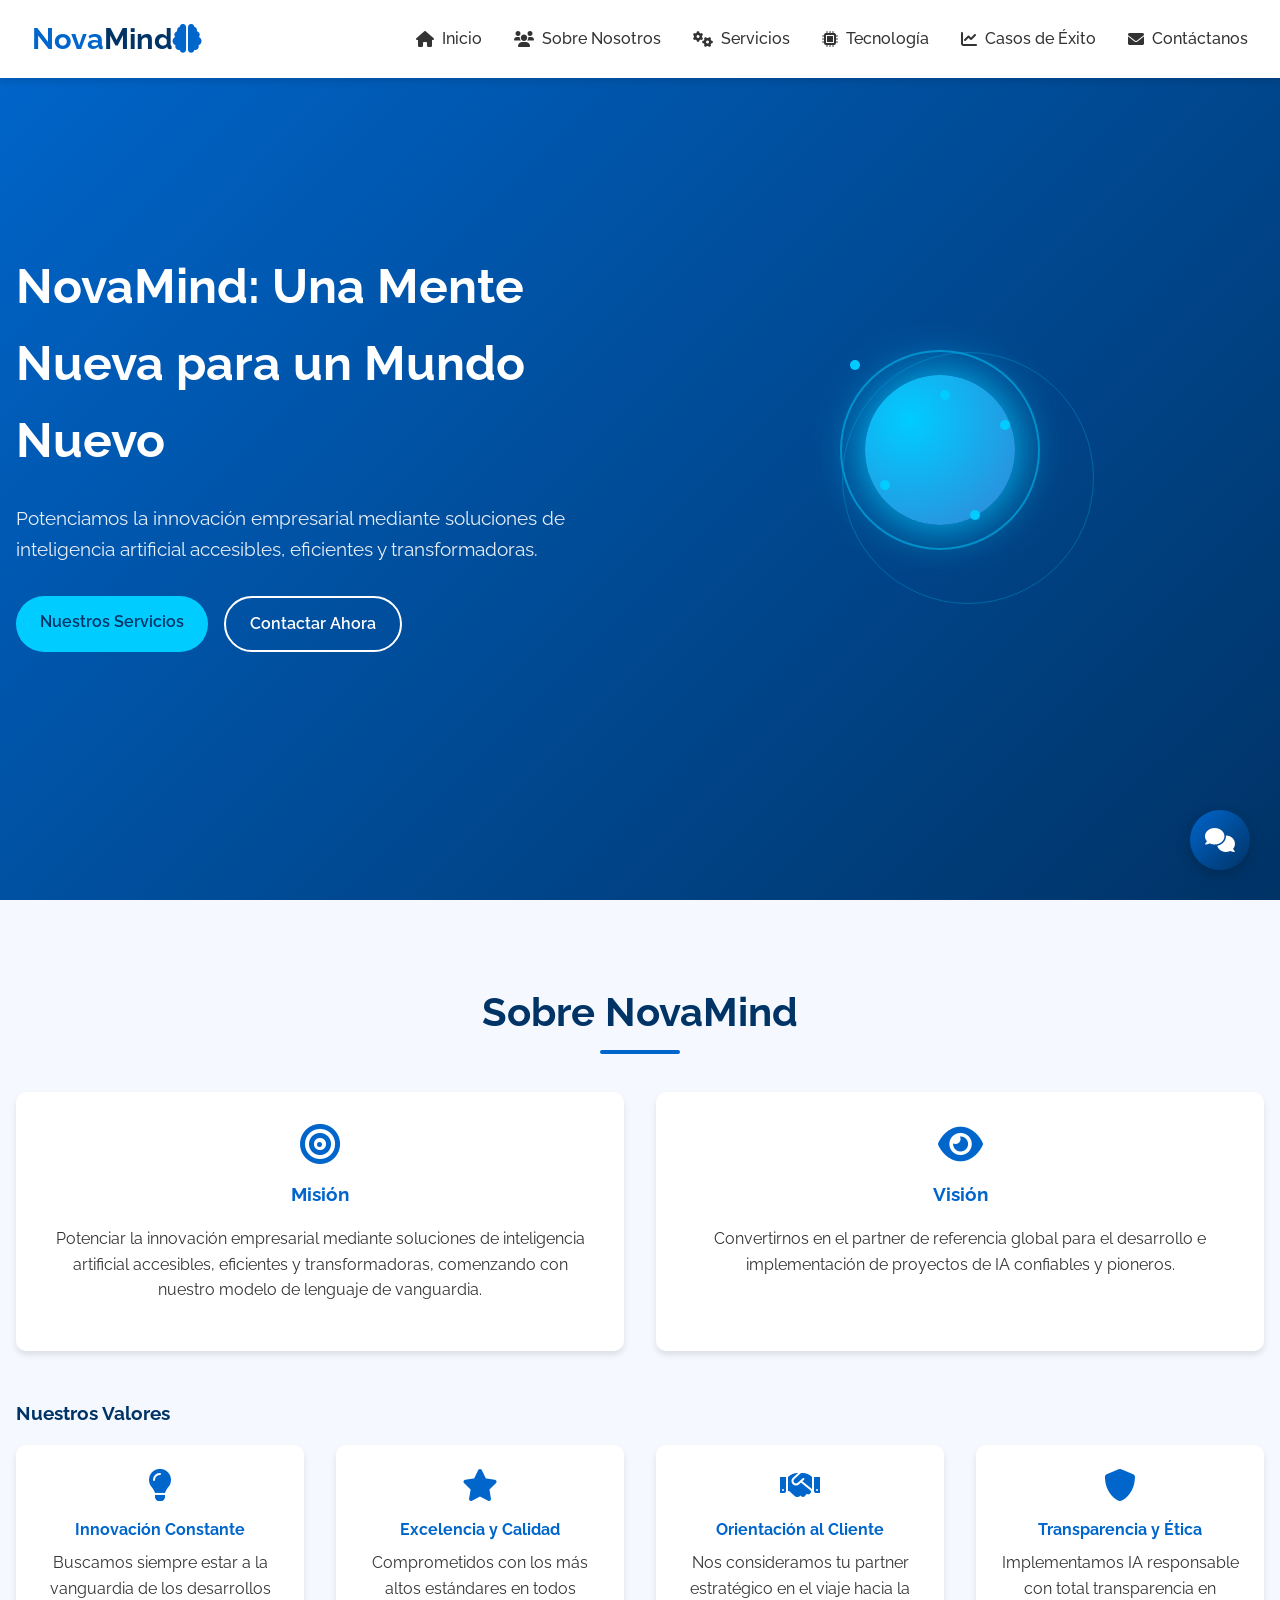
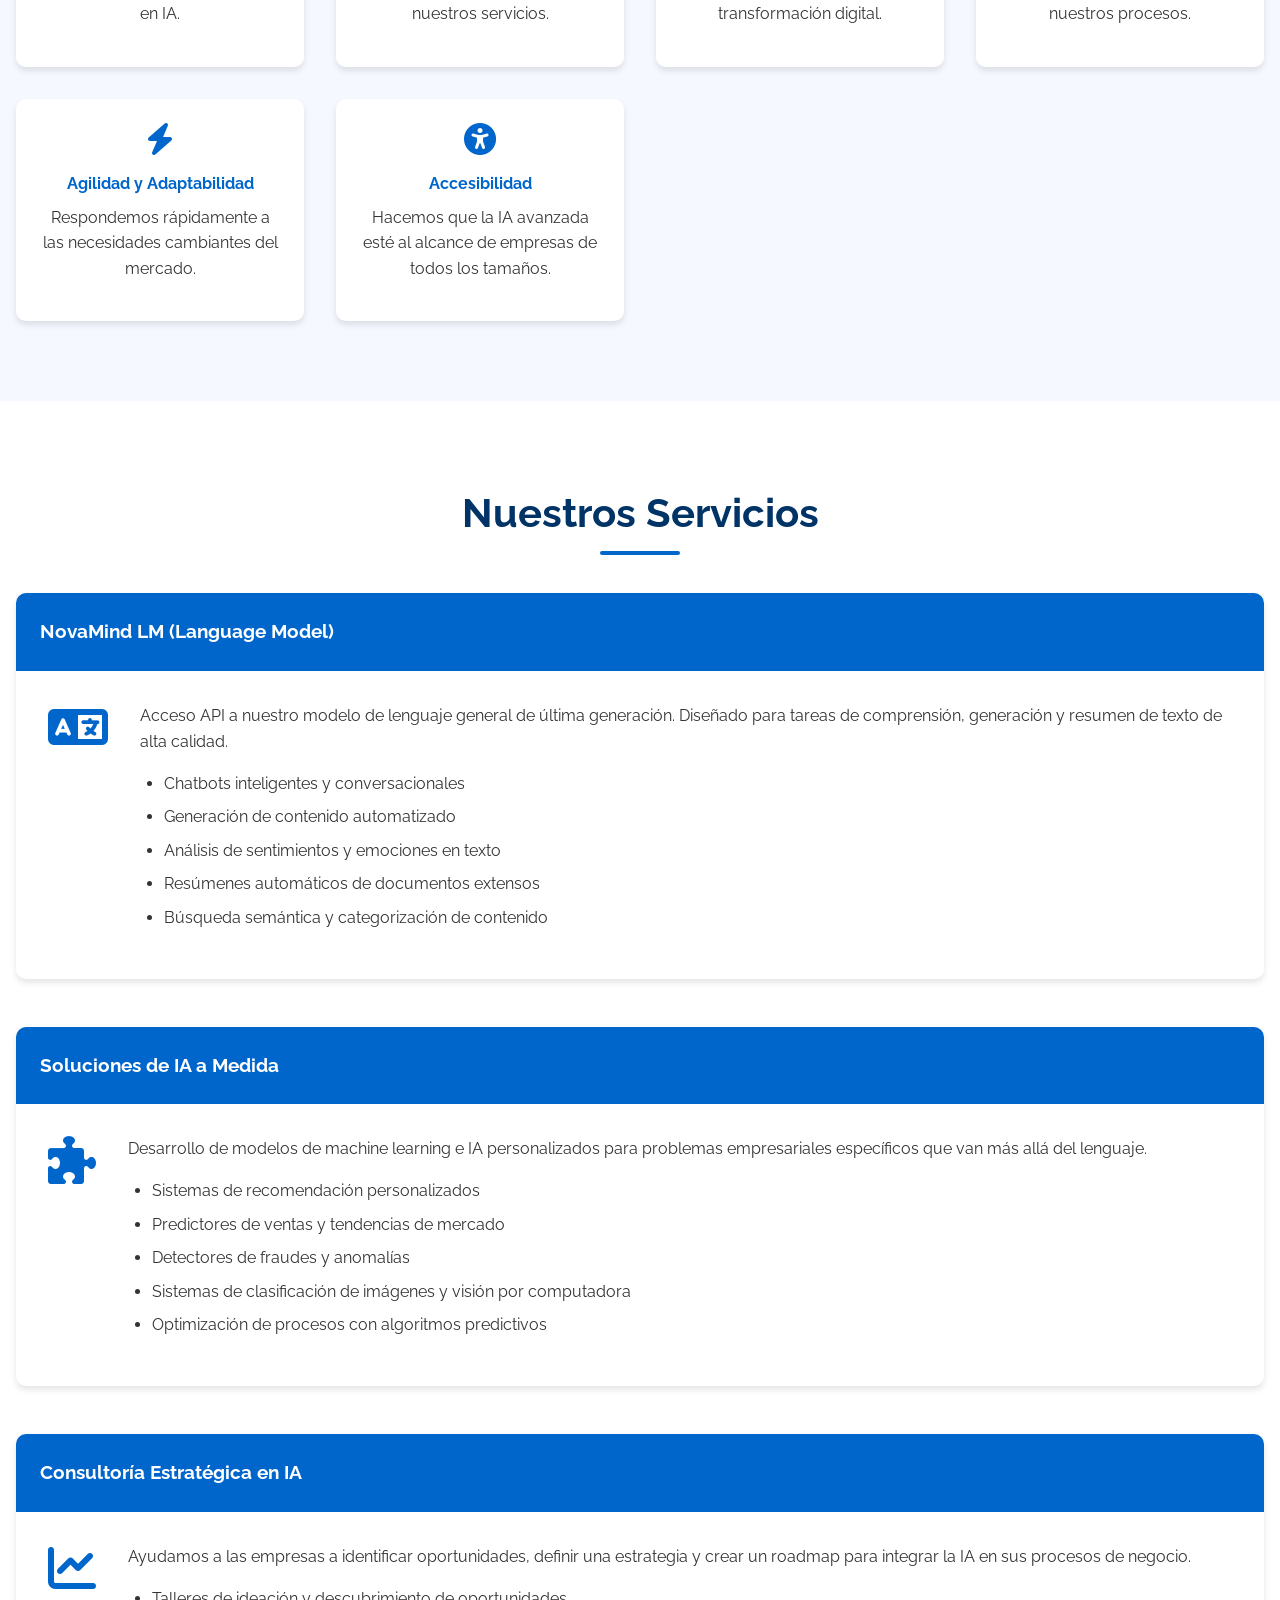
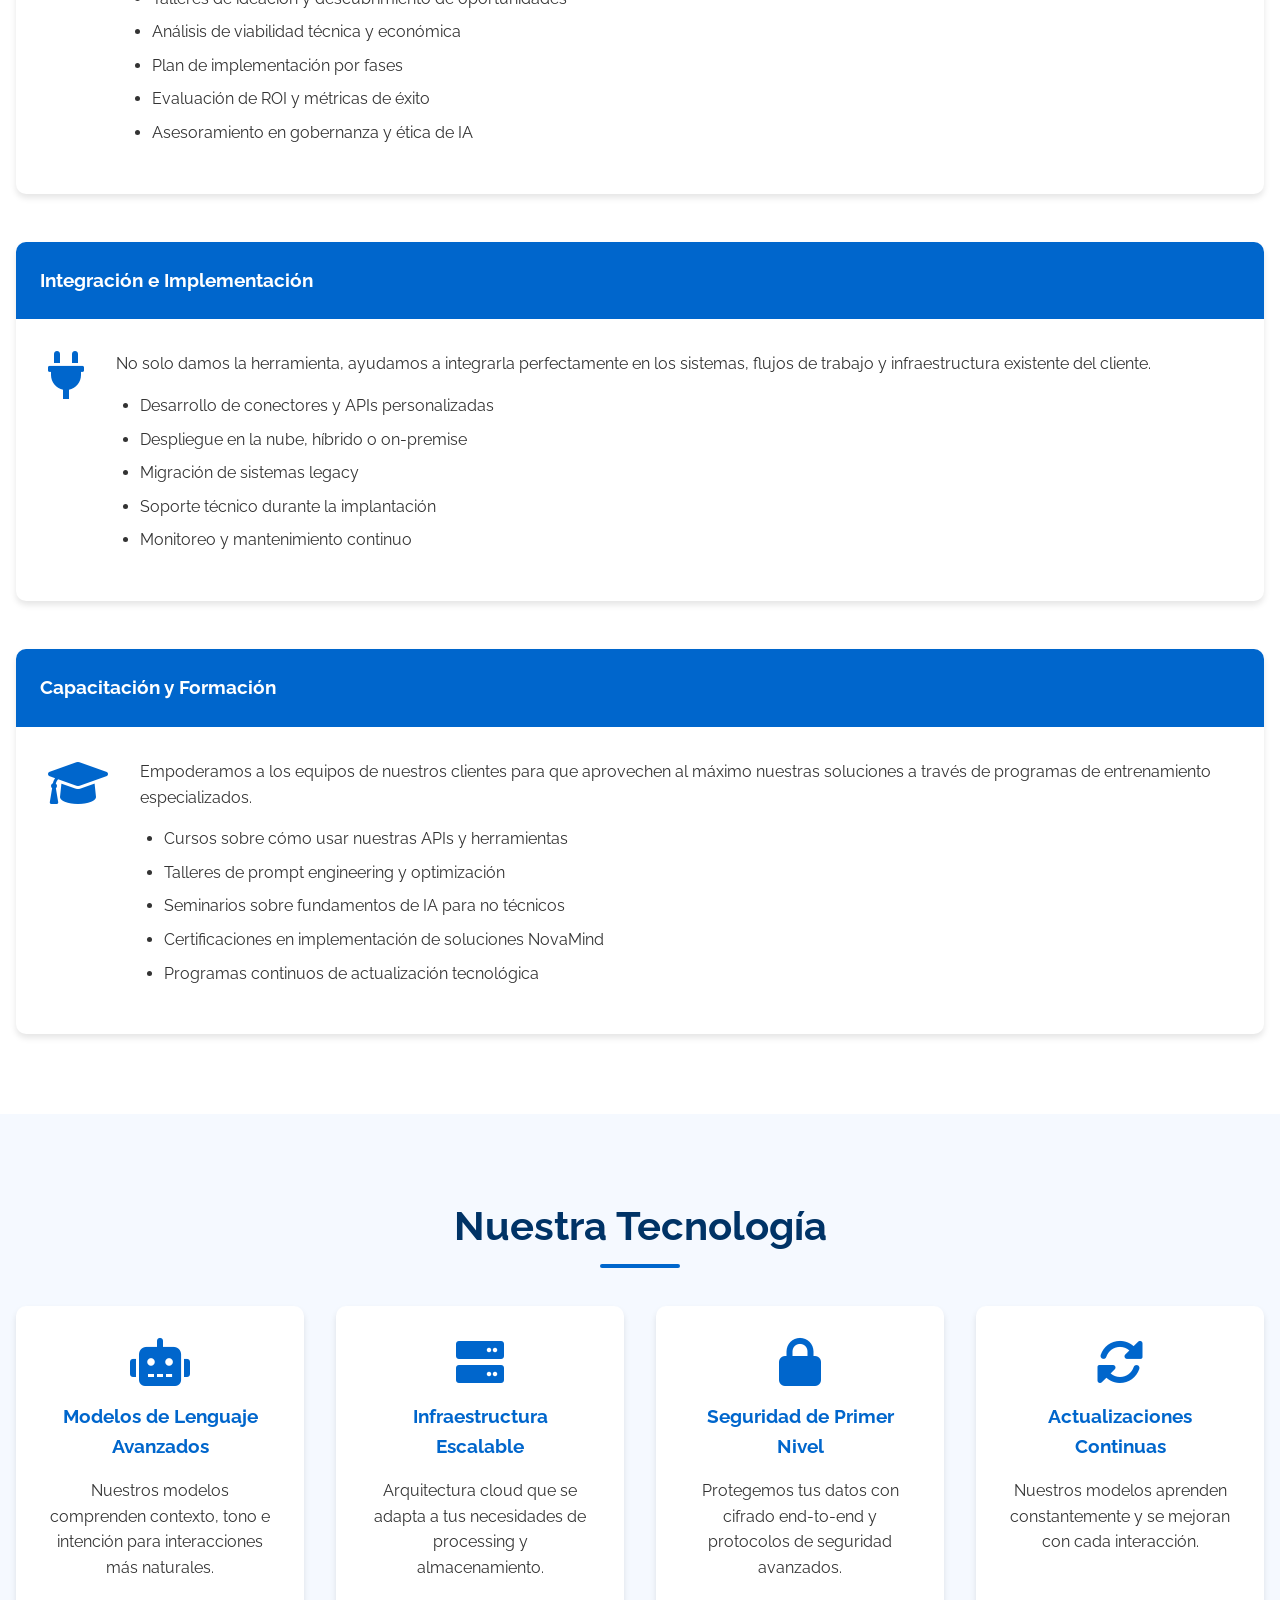
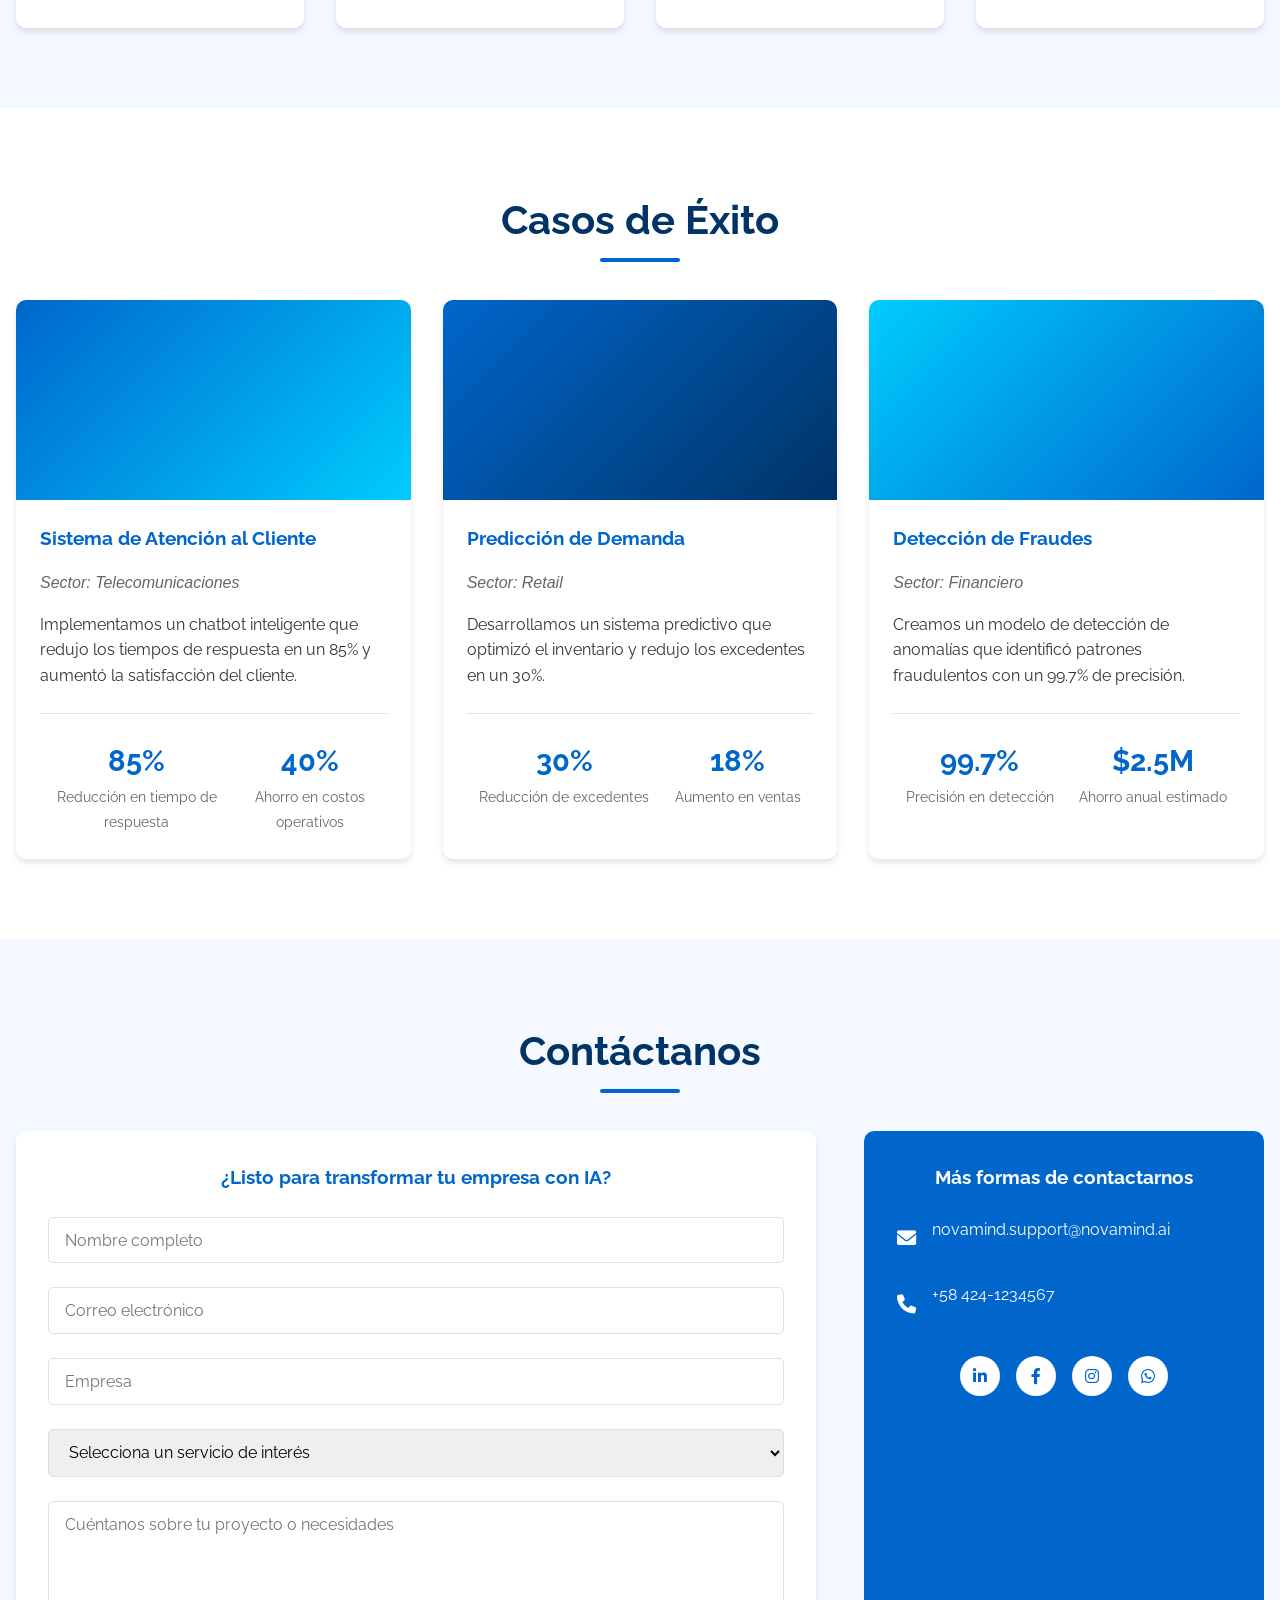
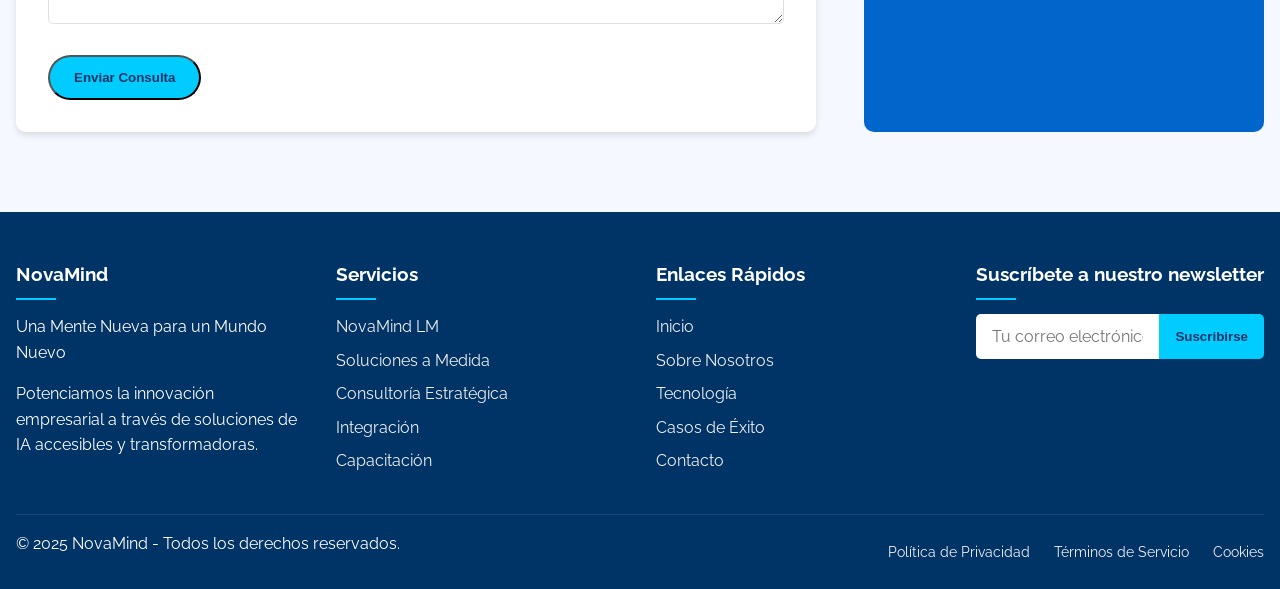
==== commit 0c5d33e7: "m" ====
--- a/index.html
+++ b/index.html
@@ -4,168 +4,439 @@
 <head>
     <meta charset="UTF-8">
     <meta name="viewport" content="width=device-width, initial-scale=1.0">
-    <link rel="shortcut icon" href="./assets/resources/ico.ico">
+    <link rel="shortcut icon" href="./assets/resources/ico.svg" type="image/x-svg">
     <link href="https://cdnjs.cloudflare.com/ajax/libs/font-awesome/6.0.0-beta3/css/all.min.css" rel="stylesheet">
     <link rel="preconnect" href="https://fonts.googleapis.com">
     <link rel="preconnect" href="https://fonts.gstatic.com" crossorigin>
     <link href="https://fonts.googleapis.com/css2?family=Raleway:ital,wght@0,100..900;1,100..900&display=swap"
         rel="stylesheet">
-    <title>CampusTV</title>
+    <title>NovaMind - Soluciones de Inteligencia Artificial</title>
     <link rel="stylesheet" href="./assets/css/css.css">
+    <link rel="stylesheet" href="./assets/css/chatbot.css">
 </head>
 
 <body>
 
 <header>
     <div class="logo">
-         CAMPUS<b class="tv">TV</b><i class="fas fa-tv"></i>
-</div>
+        Nova<b>Mind</b><i class="fas fa-brain"></i>
+    </div>
     <nav>
         <ul>
             <li><a href="#inicio"><i class="fas fa-home"></i> Inicio</a></li>
             <li><a href="#nosotros"><i class="fas fa-users"></i> Sobre Nosotros</a></li>
             <li><a href="#servicios"><i class="fas fa-cogs"></i> Servicios</a></li>
+            <li><a href="#tecnologia"><i class="fas fa-microchip"></i> Tecnología</a></li>
+            <li><a href="#casos"><i class="fas fa-chart-line"></i> Casos de Éxito</a></li>
             <li><a href="#contacto"><i class="fas fa-envelope"></i> Contáctanos</a></li>
         </ul>
     </nav>
+    <div class="menu-toggle">
+        <i class="fas fa-bars"></i>
+    </div>
 </header>
 
     <section id="inicio" class="hero">
         <div class="hero-content">
-            <h1>CampusTV: Conectando Conocimiento e Innovación</h1>
-            <p>CampusTV enriquece la experiencia universitaria a través de contenidos educativos, informativos y
-                recreativos.</p>
-            <a href="#contacto" class="btn">Contáctanos</a>
-        </div>
-        <div class="logomain"><img src="./assets/resources/logo.png" alt=""></div>
+            <h1>NovaMind: Una Mente Nueva para un Mundo Nuevo</h1>
+            <p>Potenciamos la innovación empresarial mediante soluciones de inteligencia artificial accesibles, eficientes y transformadoras.</p>
+            <div class="hero-buttons">
+                <a href="#servicios" class="btn primary">Nuestros Servicios</a>
+                <a href="#contacto" class="btn secondary">Contactar Ahora</a>
+            </div>
+        </div>
+        <div class="hero-visual">
+            <div class="ai-animation">
+                <div class="orb"></div>
+                <div class="ring"></div>
+                <div class="particles">
+                    <span></span>
+                    <span></span>
+                    <span></span>
+                    <span></span>
+                    <span></span>
+                </div>
+            </div>
+        </div>
     </section>
 
     <section id="nosotros">
-        <h2>Sobre Nosotros</h2>
+        <h2>Sobre NovaMind</h2>
         <div class="about-content">
             <div class="mision-vision">
-                <p><strong>Misión:</strong> Enriquecer la vida universitaria mediante una plataforma de contenido
-                    audiovisual accesible, innovadora y de alta calidad.</p>
-                <p><strong>Visión:</strong> Convertirnos en el principal canal universitario de transmisión satelital y
-                    digital.</p>
-            </div>
-        </div>
-        <h3>Valores</h3>
-        <ul class="valores-lista">
-            <li>Accesibilidad</li>
-            <li>Innovación</li>
-            <li>Calidad</li>
-            <li>Colaboración</li>
-            <li>Compromiso Educativo</li>
-            <li>Diversidad</li>
-            <li>Responsabilidad Social</li>
-        </ul>
-    </section>
-
+                <div class="card">
+                    <i class="fas fa-bullseye"></i>
+                    <h3>Misión</h3>
+                    <p>Potenciar la innovación empresarial mediante soluciones de inteligencia artificial accesibles, eficientes y transformadoras, comenzando con nuestro modelo de lenguaje de vanguardia.</p>
+                </div>
+                <div class="card">
+                    <i class="fas fa-eye"></i>
+                    <h3>Visión</h3>
+                    <p>Convertirnos en el partner de referencia global para el desarrollo e implementación de proyectos de IA confiables y pioneros.</p>
+                </div>
+            </div>
+        </div>
+        <h3>Nuestros Valores</h3>
+        <div class="valores-container">
+            <div class="valor-item">
+                <i class="fas fa-lightbulb"></i>
+                <h4>Innovación Constante</h4>
+                <p>Buscamos siempre estar a la vanguardia de los desarrollos en IA.</p>
+            </div>
+            <div class="valor-item">
+                <i class="fas fa-star"></i>
+                <h4>Excelencia y Calidad</h4>
+                <p>Comprometidos con los más altos estándares en todos nuestros servicios.</p>
+            </div>
+            <div class="valor-item">
+                <i class="fas fa-handshake"></i>
+                <h4>Orientación al Cliente</h4>
+                <p>Nos consideramos tu partner estratégico en el viaje hacia la transformación digital.</p>
+            </div>
+            <div class="valor-item">
+                <i class="fas fa-shield-alt"></i>
+                <h4>Transparencia y Ética</h4>
+                <p>Implementamos IA responsable con total transparencia en nuestros procesos.</p>
+            </div>
+            <div class="valor-item">
+                <i class="fas fa-bolt"></i>
+                <h4>Agilidad y Adaptabilidad</h4>
+                <p>Respondemos rápidamente a las necesidades cambiantes del mercado.</p>
+            </div>
+            <div class="valor-item">
+                <i class="fas fa-universal-access"></i>
+                <h4>Accesibilidad</h4>
+                <p>Hacemos que la IA avanzada esté al alcance de empresas de todos los tamaños.</p>
+            </div>
+        </div>
+    </section>
 
     <section id="servicios">
         <h2>Nuestros Servicios</h2>
-        <div class="servicios-lista">
-            <div class="servicio-item">
-                <i class="icono-servicio fas fa-chalkboard-teacher"></i>
-                <h3>Educativos</h3>
-                <p>Clases en vivo, conferencias y recursos bajo demanda.</p>
-            </div>
-            <div class="servicio-item">
-                <i class="icono-servicio fas fa-newspaper"></i>
-                <h3>Informativos</h3>
-                <p>Noticias académicas y alertas importantes.</p>
-            </div>
-            <div class="servicio-item">
-                <i class="icono-servicio fas fa-comments"></i>
-                <h3>Comunicativos</h3>
-                <p>Foros y encuestas.</p>
-            </div>
-            <div class="servicio-item">
-                <i class="icono-servicio fas fa-gamepad"></i>
-                <h3>Entretenimiento</h3>
-                <p>Contenidos recreativos para estudiantes.</p>
-            </div>
-            <div class="servicio-item">
-                <i class="icono-servicio fas fa-calendar-alt"></i>
-                <h3>Administrativos</h3>
-                <p>Integración de horarios y gestión académica.</p>
-            </div>
-        </div>
-    </section>
-
-    <section id="historia">
-        <div class="historia-contenido">
-            <h2>Reseña Histórica</h2>
-            <p>CampusTV fue fundada el 5 de noviembre de 2024 en San Juan de los Morros, Estado Guárico, como una
-                empresa
-                cooperativa comprometida con la innovación en la educación superior.</p>
-        </div>
-    </section>
-
-
-    <section id="estructura">
-        <h2>Estructura Organizativa</h2>
-       <img src="./assets/resources/estructura.png" alt="">
-        <div class="servicios-lista persona">
-            <div class="servicio-item">
-                <i class="icono-servicio fas fa-chalkboard-teacher"></i>
-                <h3>Fernando Diaz</h3>
-                <p>Gerente General</p>
-            </div>
-            <div class="servicio-item">
-                <i class="icono-servicio fas fa-laptop-code"></i>
-                <h3>Miguel Balza</h3>
-                <p>Director De Tecnologia</p>
-            </div>
-            <div class="servicio-item">
-                <i class="icono-servicio fas fa-dollar-sign"></i>
-                <h3>Jesus Colmenares</h3>
-                <p>Director Financiero (Tesoreria)</p>
-            </div>
-            <div class="servicio-item">
-                <i class="icono-servicio fas fa-users"></i>
-                <h3>Angel Cutt</h3>
-                <p>Director De Recursos Humanos</p>
-            </div>
-            <div class="servicio-item">
-                <i class="icono-servicio fas fa-tools"></i>
-                <h3>Yogher Corrales</h3>
-                <p>Tecnico De Instalacion y Soporte</p>
-            </div>
-            <div class="servicio-item">
-                <i class="icono-servicio fas fa-video"></i>
-                <h3>Jose Duran</h3>
-                <p>Coordinador De Produccion y Contenidos</p>
+        <div class="servicios-container">
+            <div class="servicio-categoria">
+                <h3>NovaMind LM (Language Model)</h3>
+                <div class="servicio-detalle">
+                    <i class="fas fa-language"></i>
+                    <div class="servicio-texto">
+                        <p>Acceso API a nuestro modelo de lenguaje general de última generación. Diseñado para tareas de comprensión, generación y resumen de texto de alta calidad.</p>
+                        <ul>
+                            <li>Chatbots inteligentes y conversacionales</li>
+                            <li>Generación de contenido automatizado</li>
+                            <li>Análisis de sentimientos y emociones en texto</li>
+                            <li>Resúmenes automáticos de documentos extensos</li>
+                            <li>Búsqueda semántica y categorización de contenido</li>
+                        </ul>
+                    </div>
+                </div>
+            </div>
+            
+            <div class="servicio-categoria">
+                <h3>Soluciones de IA a Medida</h3>
+                <div class="servicio-detalle">
+                    <i class="fas fa-puzzle-piece"></i>
+                    <div class="servicio-texto">
+                        <p>Desarrollo de modelos de machine learning e IA personalizados para problemas empresariales específicos que van más allá del lenguaje.</p>
+                        <ul>
+                            <li>Sistemas de recomendación personalizados</li>
+                            <li>Predictores de ventas y tendencias de mercado</li>
+                            <li>Detectores de fraudes y anomalías</li>
+                            <li>Sistemas de clasificación de imágenes y visión por computadora</li>
+                            <li>Optimización de procesos con algoritmos predictivos</li>
+                        </ul>
+                    </div>
+                </div>
+            </div>
+            
+            <div class="servicio-categoria">
+                <h3>Consultoría Estratégica en IA</h3>
+                <div class="servicio-detalle">
+                    <i class="fas fa-chart-line"></i>
+                    <div class="servicio-texto">
+                        <p>Ayudamos a las empresas a identificar oportunidades, definir una estrategia y crear un roadmap para integrar la IA en sus procesos de negocio.</p>
+                        <ul>
+                            <li>Talleres de ideación y descubrimiento de oportunidades</li>
+                            <li>Análisis de viabilidad técnica y económica</li>
+                            <li>Plan de implementación por fases</li>
+                            <li>Evaluación de ROI y métricas de éxito</li>
+                            <li>Asesoramiento en gobernanza y ética de IA</li>
+                        </ul>
+                    </div>
+                </div>
+            </div>
+            
+            <div class="servicio-categoria">
+                <h3>Integración e Implementación</h3>
+                <div class="servicio-detalle">
+                    <i class="fas fa-plug"></i>
+                    <div class="servicio-texto">
+                        <p>No solo damos la herramienta, ayudamos a integrarla perfectamente en los sistemas, flujos de trabajo y infraestructura existente del cliente.</p>
+                        <ul>
+                            <li>Desarrollo de conectores y APIs personalizadas</li>
+                            <li>Despliegue en la nube, híbrido o on-premise</li>
+                            <li>Migración de sistemas legacy</li>
+                            <li>Soporte técnico durante la implantación</li>
+                            <li>Monitoreo y mantenimiento continuo</li>
+                        </ul>
+                    </div>
+                </div>
+            </div>
+            
+            <div class="servicio-categoria">
+                <h3>Capacitación y Formación</h3>
+                <div class="servicio-detalle">
+                    <i class="fas fa-graduation-cap"></i>
+                    <div class="servicio-texto">
+                        <p>Empoderamos a los equipos de nuestros clientes para que aprovechen al máximo nuestras soluciones a través de programas de entrenamiento especializados.</p>
+                        <ul>
+                            <li>Cursos sobre cómo usar nuestras APIs y herramientas</li>
+                            <li>Talleres de prompt engineering y optimización</li>
+                            <li>Seminarios sobre fundamentos de IA para no técnicos</li>
+                            <li>Certificaciones en implementación de soluciones NovaMind</li>
+                            <li>Programas continuos de actualización tecnológica</li>
+                        </ul>
+                    </div>
+                </div>
+            </div>
+        </div>
+    </section>
+
+    <section id="tecnologia">
+        <h2>Nuestra Tecnología</h2>
+        <div class="tech-container">
+            <div class="tech-card">
+                <i class="fas fa-robot"></i>
+                <h3>Modelos de Lenguaje Avanzados</h3>
+                <p>Nuestros modelos comprenden contexto, tono e intención para interacciones más naturales.</p>
+            </div>
+            <div class="tech-card">
+                <i class="fas fa-server"></i>
+                <h3>Infraestructura Escalable</h3>
+                <p>Arquitectura cloud que se adapta a tus necesidades de processing y almacenamiento.</p>
+            </div>
+            <div class="tech-card">
+                <i class="fas fa-lock"></i>
+                <h3>Seguridad de Primer Nivel</h3>
+                <p>Protegemos tus datos con cifrado end-to-end y protocolos de seguridad avanzados.</p>
+            </div>
+            <div class="tech-card">
+                <i class="fas fa-sync-alt"></i>
+                <h3>Actualizaciones Continuas</h3>
+                <p>Nuestros modelos aprenden constantemente y se mejoran con cada interacción.</p>
+            </div>
+        </div>
+    </section>
+
+    <section id="casos">
+        <h2>Casos de Éxito</h2>
+        <div class="casos-container">
+            <div class="caso-card">
+                <div class="caso-img caso-1"></div>
+                <div class="caso-content">
+                    <h3>Sistema de Atención al Cliente</h3>
+                    <p class="sector">Sector: Telecomunicaciones</p>
+                    <p>Implementamos un chatbot inteligente que redujo los tiempos de respuesta en un 85% y aumentó la satisfacción del cliente.</p>
+                    <div class="resultados">
+                        <div class="resultado">
+                            <span class="numero">85%</span>
+                            <span class="texto">Reducción en tiempo de respuesta</span>
+                        </div>
+                        <div class="resultado">
+                            <span class="numero">40%</span>
+                            <span class="texto">Ahorro en costos operativos</span>
+                        </div>
+                    </div>
+                </div>
+            </div>
+            
+            <div class="caso-card">
+                <div class="caso-img caso-2"></div>
+                <div class="caso-content">
+                    <h3>Predicción de Demanda</h3>
+                    <p class="sector">Sector: Retail</p>
+                    <p>Desarrollamos un sistema predictivo que optimizó el inventario y redujo los excedentes en un 30%.</p>
+                    <div class="resultados">
+                        <div class="resultado">
+                            <span class="numero">30%</span>
+                            <span class="texto">Reducción de excedentes</span>
+                        </div>
+                        <div class="resultado">
+                            <span class="numero">18%</span>
+                            <span class="texto">Aumento en ventas</span>
+                        </div>
+                    </div>
+                </div>
+            </div>
+            
+            <div class="caso-card">
+                <div class="caso-img caso-3"></div>
+                <div class="caso-content">
+                    <h3>Detección de Fraudes</h3>
+                    <p class="sector">Sector: Financiero</p>
+                    <p>Creamos un modelo de detección de anomalías que identificó patrones fraudulentos con un 99.7% de precisión.</p>
+                    <div class="resultados">
+                        <div class="resultado">
+                            <span class="numero">99.7%</span>
+                            <span class="texto">Precisión en detección</span>
+                        </div>
+                        <div class="resultado">
+                            <span class="numero">$2.5M</span>
+                            <span class="texto">Ahorro anual estimado</span>
+                        </div>
+                    </div>
+                </div>
             </div>
         </div>
     </section>
 
     <section id="contacto">
         <h2>Contáctanos</h2>
-        <form>
-            <input type="text" placeholder="Nombre" required>
-            <input type="email" placeholder="Correo" required>
-            <button type="submit">Enviar</button>
-        </form>
-            <div class="redes-sociales">
-                <a href="https://www.facebook.com/p/Compustv2025-61572415473630/?sfnsn=wa&mibextid=RUbZ1f" target="_blank" class="red-social facebook">
-                    <i class="fab fa-facebook-f"></i>
-                </a>
-                <a href="https://www.instagram.com/compustv.2025?utm_source=ig_web_button_share_sheet&igsh=ODdmZWVhMTFiMw==" target="_blank" class="red-social instagram">
-                    <i class="fab fa-instagram"></i>
-                </a>
-                <a href="https://wa.me/+584241354805" target="_blank" class="red-social whatsapp">
-                    <i class="fab fa-whatsapp"></i>
-                </a>
-            </div>
+        <div class="contacto-container">
+            <div class="formulario">
+                <h3>¿Listo para transformar tu empresa con IA?</h3>
+                <form id="contact-form">
+                    <div class="form-group">
+                        <input type="text" id="nombre" placeholder="Nombre completo" required>
+                    </div>
+                    <div class="form-group">
+                        <input type="email" id="email" placeholder="Correo electrónico" required>
+                    </div>
+                    <div class="form-group">
+                        <input type="text" id="empresa" placeholder="Empresa" required>
+                    </div>
+                    <div class="form-group">
+                        <select id="servicio-interes" required>
+                            <option value="">Selecciona un servicio de interés</option>
+                            <option value="modelo-lenguaje">NovaMind LM (Language Model)</option>
+                            <option value="soluciones-medida">Soluciones de IA a Medida</option>
+                            <option value="consultoria">Consultoría Estratégica en IA</option>
+                            <option value="integracion">Integración e Implementación</option>
+                            <option value="capacitacion">Capacitación y Formación</option>
+                        </select>
+                    </div>
+                    <div class="form-group">
+                        <textarea id="mensaje" rows="5" placeholder="Cuéntanos sobre tu proyecto o necesidades" required></textarea>
+                    </div>
+                    <button type="submit" class="btn primary">Enviar Consulta</button>
+                </form>
+            </div>
+            <div class="informacion-contacto">
+                <h3>Más formas de contactarnos</h3>
+                <div class="contacto-item">
+                    <i class="fas fa-envelope"></i>
+                    <p>novamind.support@novamind.ai</p>
+                </div>
+                <div class="contacto-item">
+                    <i class="fas fa-phone"></i>
+                    <p>+58  424-1234567</p>
+                </div>
+                <div class="redes-sociales">
+                    <a href="https://www.linkedin.com" target="_blank" class="red-social"><i class="fab fa-linkedin-in"></i></a>
+                    <a href="https://www.facebook.com" target="_blank" class="red-social"><i class="fab fa-facebook-f"></i></a>
+                    <a href="https://www.instagram.com" target="_blank" class="red-social"><i class="fab fa-instagram"></i></a>
+                    <a href="https://www.whatsapp.com" target="_blank" class="red-social"><i class="fab fa-whatsapp"></i></a>
+                </div>
+            </div>
+        </div>
     </section>
 
     <footer>
-        <p>&copy; 2025 CampusTV - Todos los derechos reservados.</p>
- 
+        <div class="footer-content">
+            <div class="footer-section">
+                <h3>NovaMind</h3>
+                <p>Una Mente Nueva para un Mundo Nuevo</p>
+                <p>Potenciamos la innovación empresarial a través de soluciones de IA accesibles y transformadoras.</p>
+            </div>
+            <div class="footer-section">
+                <h3>Servicios</h3>
+                <ul>
+                    <li><a href="#servicios">NovaMind LM</a></li>
+                    <li><a href="#servicios">Soluciones a Medida</a></li>
+                    <li><a href="#servicios">Consultoría Estratégica</a></li>
+                    <li><a href="#servicios">Integración</a></li>
+                    <li><a href="#servicios">Capacitación</a></li>
+                </ul>
+            </div>
+            <div class="footer-section">
+                <h3>Enlaces Rápidos</h3>
+                <ul>
+                    <li><a href="#inicio">Inicio</a></li>
+                    <li><a href="#nosotros">Sobre Nosotros</a></li>
+                    <li><a href="#tecnologia">Tecnología</a></li>
+                    <li><a href="#casos">Casos de Éxito</a></li>
+                    <li><a href="#contacto">Contacto</a></li>
+                </ul>
+            </div>
+            <div class="footer-section">
+                <h3>Suscríbete a nuestro newsletter</h3>
+                <form class="newsletter-form">
+                    <input type="email" placeholder="Tu correo electrónico" required>
+                    <button type="submit">Suscribirse</button>
+                </form>
+            </div>
+        </div>
+        <div class="footer-bottom">
+            <p>&copy; 2025 NovaMind - Todos los derechos reservados.</p>
+            <div class="legal-links">
+                <a href="#">Política de Privacidad</a>
+                <a href="#">Términos de Servicio</a>
+                <a href="#">Cookies</a>
+            </div>
+        </div>
     </footer>
+
+    <!-- Botón flotante del chatbot -->
+    <div class="chatbot-btn" id="chatbot-btn">
+        <i class="fas fa-comments"></i>
+    </div>
+
+    <!-- Contenedor del chatbot -->
+    <div class="chatbot-container" id="chatbot-container">
+        <div class="chatbot-header">
+            <div style="position: relative;">
+                <div class="chatbot-avatar">
+                    <i class="fas fa-brain"></i>
+                </div>
+                <div class="chatbot-status"></div>
+            </div>
+            <div class="chatbot-info">
+                <h2>NovaMind Assistant</h2>
+                <p>Asistente virtual con IA • En línea</p>
+            </div>
+            <div class="chatbot-close" id="chatbot-close">
+                <i class="fas fa-times"></i>
+            </div>
+        </div>
+        
+        <div class="chatbot-messages" id="chat-messages">
+            <div class="message bot-message">
+                ¡Hola! Soy el asistente virtual de NovaMind. ¿En qué puedo ayudarte hoy?
+            </div>
+            <div class="suggestions-title">Sugerencias rápidas:</div>
+            <div class="quick-replies">
+                <div class="quick-reply" onclick="sendQuickReply('Servicios de IA')">Servicios de IA</div>
+                <div class="quick-reply" onclick="sendQuickReply('Consultoría')">Consultoría</div>
+                <div class="quick-reply" onclick="sendQuickReply('Precios')">Precios</div>
+                <div class="quick-reply" onclick="sendQuickReply('Contacto')">Contacto</div>
+            </div>
+        </div>
+        
+        <div class="typing-indicator" id="typing-indicator">
+            <span></span>
+            <span></span>
+            <span></span>
+        </div>
+        
+        <div class="chatbot-input">
+            <input type="text" id="user-input" placeholder="Escribe tu mensaje..." onkeypress="handleKeyPress(event)">
+            <button onclick="sendMessage()">
+                <i class="fas fa-paper-plane"></i>
+            </button>
+        </div>
+    </div>
+
     <script src="./functions/js.js"></script>
+    <script src="./functions/chatbot.js"></script>
 </body>
 
 </html>
--- a/assets/css/css.css
+++ b/assets/css/css.css
@@ -1,756 +1,1061 @@
-:root {
-    --azul-oscuro: #155d86;
-    --azul-grisaceo: #27394d;
-    --rojo-intenso: #f03c22;
-    --naranja-claro: #ff9d05;
-    --blanco: #ffffff;
-    --gris-claro: #f4f4f4;
-}
-
-/* Reset CSS */
-* {
-    margin: 0;
-    padding: 0;
-    box-sizing: border-box;
-    font-family: Arial, sans-serif;
-    font-family: "Raleway", serif;
-    font-optical-sizing: auto;
-    font-style: normal;
-}
-
-/* Estilos generales */
-body {
-    font-family: 'Arial', sans-serif;
-    margin: 0;
-    padding: 0;
-}
-
-/* Header */
-header {
-    display: flex;
-    justify-content: space-between;
-    align-items: center;
-    background: #155d86;
-    padding: 20px 50px;
-    box-shadow: 0 4px 8px rgba(0, 0, 0, 0.1);
-    position: fixed;
-    top: 0;
-    width: 100%;
-    z-index: 1000;
-}
-
-.tv {
-    color: var(--naranja-claro);
-}
-
-/* Logo */
-.logo {
-    font-size: 36px;
-    font-weight: bold;
-    color: #fff;
-    display: flex;
-    align-items: center;
-}
-
-.logo i {
-    margin-right: 10px;
-    font-size: 28px;
-    color: var(--naranja-claro);
-}
-
-/* Navegación */
-nav ul {
-    list-style: none;
-    margin: 0;
-    padding: 0;
-    display: flex;
-}
-
-nav ul li {
-    margin: 0 20px;
-}
-
-nav ul li a {
-    text-decoration: none;
-    color: white;
-    font-size: 18px;
-    display: flex;
-    align-items: center;
-    transition: color 0.3s ease;
-}
-
-nav ul li a i {
-    margin-right: 8px;
-    font-size: 20px;
-    color: #ff9d05;
-    transition: transform 0.3s ease, color 0.3s ease;
-}
-
-nav ul li a:hover {
-    color: #ff9d05;
-}
-
-nav ul li a:hover i {
-    transform: scale(1.2);
-    color: white;
-}
-
-/* Responsivo */
-@media (max-width: 768px) {
+    :root {
+        --primary-color: #0066cc;
+        --primary-dark: #0052a3;
+        --primary-light: #3385d6;
+        --secondary-color: #003366;
+        --accent-color: #00ccff;
+        --text-color: #333333;
+        --text-light: #666666;
+        --background-light: #f5f9ff;
+        --white: #ffffff;
+        --gray-light: #f0f0f0;
+        --gray: #e0e0e0;
+        --shadow: 0 4px 6px rgba(0, 0, 0, 0.1);
+        --transition: all 0.3s ease;
+    }
+
+    * {
+        margin: 0;
+        padding: 0;
+        box-sizing: border-box;
+    }
+
+    body {
+        font-family: 'Raleway', sans-serif;
+        color: var(--text-color);
+        line-height: 1.6;
+        overflow-x: hidden;
+    }
+
+    h1, h2, h3, h4, h5, h6 {
+        font-weight: 700;
+        margin-bottom: 1rem;
+        color: var(--secondary-color);
+    }
+
+    p {
+        margin-bottom: 1rem;
+    }
+
+    a {
+        text-decoration: none;
+        color: var(--primary-color);
+        transition: var(--transition);
+    }
+
+    a:hover {
+        color: var(--primary-dark);
+    }
+
+    .container {
+        width: 100%;
+        max-width: 1200px;
+        margin: 0 auto;
+        padding: 0 1rem;
+    }
+
+    section {
+        padding: 5rem 1rem;
+    }
+
+    section h2 {
+        text-align: center;
+        font-size: 2.5rem;
+        margin-bottom: 3rem;
+        position: relative;
+    }
+
+    section h2::after {
+        content: '';
+        position: absolute;
+        bottom: -10px;
+        left: 50%;
+        transform: translateX(-50%);
+        width: 80px;
+        height: 4px;
+        background: var(--primary-color);
+        border-radius: 2px;
+    }
+
+    /* Header */
     header {
+        background: var(--white);
+        box-shadow: var(--shadow);
+        position: fixed;
+        top: 0;
+        left: 0;
+        width: 100%;
+        z-index: 1000;
+        display: flex;
+        justify-content: space-between;
+        align-items: center;
+        padding: 1rem 2rem;
+    }
+
+    .logo {
+        font-size: 1.8rem;
+        font-weight: 700;
+        color: var(--primary-color);
+    }
+
+    .logo b {
+        color: var(--secondary-color);
+    }
+
+    nav ul {
+        display: flex;
+        list-style: none;
+    }
+
+    nav ul li {
+        margin-left: 2rem;
+    }
+
+    nav ul li a {
+        color: var(--text-color);
+        font-weight: 500;
+        display: flex;
+        align-items: center;
+    }
+
+    nav ul li a i {
+        margin-right: 0.5rem;
+    }
+
+    nav ul li a:hover {
+        color: var(--primary-color);
+    }
+
+    .menu-toggle {
+        display: none;
+        font-size: 1.5rem;
+        cursor: pointer;
+    }
+
+    /* Hero Section */
+    .hero {
+        background: linear-gradient(135deg, var(--primary-color) 0%, var(--secondary-color) 100%);
+        color: var(--white);
+        padding: 8rem 1rem;
+        display: flex;
+        align-items: center;
+        min-height: 100vh;
+    }
+
+    .hero-content {
+        flex: 1;
+        max-width: 600px;
+    }
+
+    .hero-content h1 {
+        font-size: 3rem;
+        margin-bottom: 1.5rem;
+        color: var(--white);
+    }
+
+    .hero-content p {
+        font-size: 1.2rem;
+        margin-bottom: 2rem;
+        opacity: 0.9;
+    }
+
+    .hero-buttons {
+        display: flex;
+        gap: 1rem;
+    }
+
+    .btn {
+        display: inline-block;
+        padding: 0.8rem 1.5rem;
+        border-radius: 50px;
+        font-weight: 600;
+        text-align: center;
+        transition: var(--transition);
+        cursor: pointer;
+    }
+
+    .btn.primary {
+        background: var(--accent-color);
+        color: var(--secondary-color);
+    }
+
+    .btn.primary:hover {
+        background: var(--white);
+        transform: translateY(-3px);
+        box-shadow: 0 10px 20px rgba(0, 0, 0, 0.1);
+    }
+
+    .btn.secondary {
+        background: transparent;
+        color: var(--white);
+        border: 2px solid var(--white);
+    }
+
+    .btn.secondary:hover {
+        background: var(--white);
+        color: var(--secondary-color);
+        transform: translateY(-3px);
+        box-shadow: 0 10px 20px rgba(0, 0, 0, 0.1);
+    }
+
+    .hero-visual {
+        flex: 1;
+        display: flex;
+        justify-content: center;
+        align-items: center;
+    }
+
+    .ai-animation {
+        position: relative;
+        width: 300px;
+        height: 300px;
+        display: flex;
+        justify-content: center;
+        align-items: center;
+    }
+
+    .orb {
+        width: 150px;
+        height: 150px;
+        background: radial-gradient(circle at 30% 30%, var(--accent-color), var(--primary-light));
+        border-radius: 50%;
+        box-shadow: 0 0 50px var(--accent-color);
+        animation: pulse 3s infinite alternate;
+    }
+
+    .ring {
+        position: absolute;
+        width: 200px;
+        height: 200px;
+        border: 2px solid var(--accent-color);
+        border-radius: 50%;
+        opacity: 0.5;
+        animation: rotate 10s infinite linear;
+    }
+
+    .ring::before, .ring::after {
+        content: '';
+        position: absolute;
+        width: 250px;
+        height: 250px;
+        border: 1px solid var(--accent-color);
+        border-radius: 50%;
+        opacity: 0.3;
+        animation: rotate 15s infinite linear reverse;
+    }
+
+    .particles {
+        position: absolute;
+        width: 100%;
+        height: 100%;
+    }
+
+    .particles span {
+        position: absolute;
+        width: 10px;
+        height: 10px;
+        background: var(--accent-color);
+        border-radius: 50%;
+        animation: float 5s infinite ease-in-out;
+    }
+
+    .particles span:nth-child(1) {
+        top: 20%;
+        left: 20%;
+        animation-delay: 0s;
+    }
+
+    .particles span:nth-child(2) {
+        top: 60%;
+        left: 30%;
+        animation-delay: 1s;
+    }
+
+    .particles span:nth-child(3) {
+        top: 40%;
+        left: 70%;
+        animation-delay: 2s;
+    }
+
+    .particles span:nth-child(4) {
+        top: 70%;
+        left: 60%;
+        animation-delay: 3s;
+    }
+
+    .particles span:nth-child(5) {
+        top: 30%;
+        left: 50%;
+        animation-delay: 4s;
+    }
+
+    @keyframes pulse {
+        0% { transform: scale(1); opacity: 0.8; }
+        100% { transform: scale(1.1); opacity: 1; }
+    }
+
+    @keyframes rotate {
+        0% { transform: rotate(0deg); }
+        100% { transform: rotate(360deg); }
+    }
+
+    @keyframes float {
+        0%, 100% { transform: translateY(0) translateX(0); }
+        50% { transform: translateY(-20px) translateX(10px); }
+    }
+
+    /* About Section */
+    #nosotros {
+        background: var(--background-light);
+    }
+
+    .about-content {
+        margin-bottom: 3rem;
+    }
+
+    .mision-vision {
+        display: flex;
+        gap: 2rem;
+        margin-bottom: 3rem;
+    }
+
+    .mision-vision .card {
+        flex: 1;
+        background: var(--white);
+        padding: 2rem;
+        border-radius: 10px;
+        box-shadow: var(--shadow);
+        text-align: center;
+        transition: var(--transition);
+    }
+
+    .mision-vision .card:hover {
+        transform: translateY(-5px);
+        box-shadow: 0 10px 25px rgba(0, 0, 0, 0.1);
+    }
+
+    .mision-vision .card i {
+        font-size: 2.5rem;
+        color: var(--primary-color);
+        margin-bottom: 1rem;
+    }
+
+    .mision-vision .card h3 {
+        color: var(--primary-color);
+        margin-bottom: 1rem;
+    }
+
+    .valores-container {
+        display: grid;
+        grid-template-columns: repeat(auto-fit, minmax(250px, 1fr));
+        gap: 2rem;
+    }
+
+    .valor-item {
+        background: var(--white);
+        padding: 1.5rem;
+        border-radius: 10px;
+        box-shadow: var(--shadow);
+        text-align: center;
+        transition: var(--transition);
+    }
+
+    .valor-item:hover {
+        transform: translateY(-5px);
+        box-shadow: 0 10px 25px rgba(0, 0, 0, 0.1);
+    }
+
+    .valor-item i {
+        font-size: 2rem;
+        color: var(--primary-color);
+        margin-bottom: 1rem;
+    }
+
+    .valor-item h4 {
+        color: var(--primary-color);
+        margin-bottom: 0.5rem;
+    }
+
+    /* Services Section */
+    .servicios-container {
+        display: flex;
         flex-direction: column;
+        gap: 3rem;
+    }
+
+    .servicio-categoria {
+        background: var(--white);
+        border-radius: 10px;
+        overflow: hidden;
+        box-shadow: var(--shadow);
+    }
+
+    .servicio-categoria h3 {
+        background: var(--primary-color);
+        color: var(--white);
+        padding: 1.5rem;
+        margin: 0;
+    }
+
+    .servicio-detalle {
+        display: flex;
+        padding: 2rem;
+        gap: 2rem;
+    }
+
+    .servicio-detalle i {
+        font-size: 3rem;
+        color: var(--primary-color);
+        flex-shrink: 0;
+    }
+
+    .servicio-texto ul {
+        margin-left: 1.5rem;
+        margin-bottom: 1rem;
+    }
+
+    .servicio-texto li {
+        margin-bottom: 0.5rem;
+    }
+
+    /* Technology Section */
+    #tecnologia {
+        background: var(--background-light);
+    }
+
+    .tech-container {
+        display: grid;
+        grid-template-columns: repeat(auto-fit, minmax(250px, 1fr));
+        gap: 2rem;
+    }
+
+    .tech-card {
+        background: var(--white);
+        padding: 2rem;
+        border-radius: 10px;
+        box-shadow: var(--shadow);
         text-align: center;
+        transition: var(--transition);
+    }
+
+    .tech-card:hover {
+        transform: translateY(-5px);
+        box-shadow: 0 10px 25px rgba(0, 0, 0, 0.1);
+    }
+
+    .tech-card i {
+        font-size: 3rem;
+        color: var(--primary-color);
+        margin-bottom: 1rem;
+    }
+
+    .tech-card h3 {
+        color: var(--primary-color);
+        margin-bottom: 1rem;
+    }
+
+    /* Cases Section */
+    .casos-container {
+        display: grid;
+        grid-template-columns: repeat(auto-fit, minmax(300px, 1fr));
+        gap: 2rem;
+    }
+
+    .caso-card {
+        background: var(--white);
+        border-radius: 10px;
+        overflow: hidden;
+        box-shadow: var(--shadow);
+        transition: var(--transition);
+    }
+
+    .caso-card:hover {
+        transform: translateY(-5px);
+        box-shadow: 0 10px 25px rgba(0, 0, 0, 0.1);
+    }
+
+    .caso-img {
+        height: 200px;
+        background-size: cover;
+        background-position: center;
+    }
+
+    .caso-1 {
+        background: linear-gradient(135deg, #0066cc 0%, #00ccff 100%);
+    }
+
+    .caso-2 {
+        background: linear-gradient(135deg, #0066cc 0%, #003366 100%);
+    }
+
+    .caso-3 {
+        background: linear-gradient(135deg, #00ccff 0%, #0066cc 100%);
+    }
+
+    .caso-content {
+        padding: 1.5rem;
+    }
+
+    .caso-content h3 {
+        color: var(--primary-color);
+    }
+
+    .sector {
+        font-style: italic;
+        color: var(--text-light);
+        margin-bottom: 1rem;
+    }
+
+    .resultados {
+        display: flex;
+        justify-content: space-around;
+        margin-top: 1.5rem;
+        padding-top: 1.5rem;
+        border-top: 1px solid var(--gray);
+    }
+
+    .resultado {
+        text-align: center;
+    }
+
+    .numero {
+        display: block;
+        font-size: 1.8rem;
+        font-weight: 700;
+        color: var(--primary-color);
+    }
+
+    .texto {
+        font-size: 0.9rem;
+        color: var(--text-light);
+    }
+
+    /* Contact Section */
+    #contacto {
+        background: var(--background-light);
+    }
+
+    .contacto-container {
+        display: grid;
+        grid-template-columns: 2fr 1fr;
+        gap: 3rem;
+    }
+
+    .formulario {
+        background: var(--white);
+        padding: 2rem;
+        border-radius: 10px;
+        box-shadow: var(--shadow);
+    }
+
+    .formulario h3 {
+        color: var(--primary-color);
+        margin-bottom: 1.5rem;
+        text-align: center;
+    }
+
+    .form-group {
+        margin-bottom: 1.5rem;
+    }
+
+    input, select, textarea {
+        width: 100%;
+        padding: 0.8rem 1rem;
+        border: 1px solid var(--gray);
+        border-radius: 5px;
+        font-family: 'Raleway', sans-serif;
+        font-size: 1rem;
+        transition: var(--transition);
+    }
+
+    input:focus, select:focus, textarea:focus {
+        outline: none;
+        border-color: var(--primary-color);
+        box-shadow: 0 0 0 2px rgba(0, 102, 204, 0.2);
+    }
+
+    .informacion-contacto {
+        background: var(--primary-color);
+        color: var(--white);
+        padding: 2rem;
+        border-radius: 10px;
+    }
+
+    .informacion-contacto h3 {
+        color: var(--white);
+        margin-bottom: 1.5rem;
+        text-align: center;
+    }
+
+    .contacto-item {
+        display: flex;
+        align-items: center;
+        margin-bottom: 1.5rem;
+    }
+
+    .contacto-item i {
+        font-size: 1.2rem;
+        margin-right: 1rem;
+        width: 20px;
+        text-align: center;
+    }
+
+    .redes-sociales {
+        display: flex;
         justify-content: center;
-        position:relative;
-    }
-
-    nav ul {
+        gap: 1rem;
+        margin-top: 2rem;
+    }
+
+    .red-social {
+        display: flex;
+        justify-content: center;
+        align-items: center;
+        width: 40px;
+        height: 40px;
+        background: var(--white);
+        color: var(--primary-color);
+        border-radius: 50%;
+        transition: var(--transition);
+    }
+
+    .red-social:hover {
+        transform: translateY(-3px);
+        background: var(--accent-color);
+        color: var(--white);
+    }
+
+    /* Footer */
+    footer {
+        background: var(--secondary-color);
+        color: var(--white);
+        padding: 3rem 1rem 1rem;
+    }
+
+    .footer-content {
+        display: grid;
+        grid-template-columns: repeat(auto-fit, minmax(250px, 1fr));
+        gap: 2rem;
+        margin-bottom: 2rem;
+    }
+
+    .footer-section h3 {
+        color: var(--white);
+        margin-bottom: 1.5rem;
+        position: relative;
+    }
+
+    .footer-section h3::after {
+        content: '';
+        position: absolute;
+        bottom: -10px;
+        left: 0;
+        width: 40px;
+        height: 2px;
+        background: var(--accent-color);
+    }
+
+    .footer-section ul {
+        list-style: none;
+    }
+
+    .footer-section ul li {
+        margin-bottom: 0.5rem;
+    }
+
+    .footer-section ul li a {
+        color: var(--gray-light);
+    }
+
+    .footer-section ul li a:hover {
+        color: var(--accent-color);
+    }
+
+    .newsletter-form {
+        display: flex;
+        margin-top: 1rem;
+    }
+
+    .newsletter-form input {
+        flex: 1;
+        border-top-right-radius: 0;
+        border-bottom-right-radius: 0;
+        border: none;
+    }
+
+    .newsletter-form button {
+        background: var(--accent-color);
+        color: var(--secondary-color);
+        border: none;
+        padding: 0 1rem;
+        border-top-right-radius: 5px;
+        border-bottom-right-radius: 5px;
+        font-weight: 600;
+        cursor: pointer;
+        transition: var(--transition);
+    }
+
+    .newsletter-form button:hover {
+        background: var(--primary-light);
+    }
+
+    .footer-bottom {
+        border-top: 1px solid rgba(255, 255, 255, 0.1);
+        padding-top: 1rem;
+        display: flex;
+        justify-content: space-between;
+        align-items: center;
         flex-wrap: wrap;
-        gap: 10px;
-        align-items: center;
+    }
+
+    .legal-links {
+        display: flex;
+        gap: 1.5rem;
+    }
+
+    .legal-links a {
+        color: var(--gray-light);
+        font-size: 0.9rem;
+    }
+
+    .legal-links a:hover {
+        color: var(--accent-color);
+    }
+
+    /* Responsive Design */
+    @media (max-width: 992px) {
+        .hero {
+            flex-direction: column;
+            text-align: center;
+            padding: 10rem 1rem 5rem;
+        }
+        
+        .hero-content {
+            margin-bottom: 3rem;
+        }
+        
+        .hero-buttons {
+            justify-content: center;
+        }
+        
+        .mision-vision {
+            flex-direction: column;
+        }
+        
+        .servicio-detalle {
+            flex-direction: column;
+            text-align: center;
+        }
+        
+        .contacto-container {
+            grid-template-columns: 1fr;
+        }
+    }
+
+    @media (max-width: 768px) {
+        header {
+            padding: 1rem;
+        }
+        
+        nav ul {
+            position: fixed;
+            top: 70px;
+            left: -100%;
+            background: var(--white);
+            width: 100%;
+            height: calc(100vh - 70px);
+            flex-direction: column;
+            align-items: center;
+            justify-content: center;
+            transition: var(--transition);
+            box-shadow: var(--shadow);
+        }
+        
+        nav ul.active {
+            left: 0;
+        }
+        
+        nav ul li {
+            margin: 1.5rem 0;
+        }
+        
+        .menu-toggle {
+            display: block;
+        }
+        
+        .footer-bottom {
+            flex-direction: column;
+            text-align: center;
+            gap: 1rem;
+        }
+        
+        .legal-links {
+            justify-content: center;
+        }
+    }
+    
+        /* Chatbot Styles */
+    .chatbot-btn {
+        position: fixed;
+        bottom: 30px;
+        right: 30px;
+        width: 60px;
+        height: 60px;
+        background: linear-gradient(135deg, var(--primary-color) 0%, var(--secondary-color) 100%);
+        color: var(--white);
+        border-radius: 50%;
+        display: flex;
         justify-content: center;
-    }
-
-    nav ul li {
-        margin: 10px 0;
-    }
-}
-
-/* Sección Hero */
-.hero {
-    background: var(--blanco);
-    color: var(--azul-grisaceo);
-    padding: 120px 20px;
-    text-align: center;
-    display: flex;
-    justify-content: center;
-    align-items: center;
-    height: 100vh;
-    position: relative;
-    width: 100%;
-}
-
-.hero h1 {
-    font-size: 3em;
-    margin-bottom: 20px;
-    font-weight: bold;
-    text-transform: uppercase;
-    letter-spacing: 2px;
-}
-
-.hero p {
-    font-size: 1.2em;
-    margin-bottom: 30px;
-}
-
-.hero .btn {
-    padding: 18px 36px;
-    background-color: var(--rojo-intenso);
-    color: var(--blanco);
-    text-decoration: none;
-    font-size: 1.3em;
-    font-weight: bold;
-    border-radius: 5px;
-    transition: all 0.3s ease;
-}
-
-.hero .btn:hover {
-    background-color: var(--naranja-claro);
-}
-
-/* Sección Sobre Nosotros */
-#nosotros {
-    background-color: var(--blanco);
-    padding: 40px 20px;
-    border-radius: 10px;
-    box-shadow: 0 4px 10px rgba(0, 0, 0, 0.1);
-    max-width: 1200px;
-    margin: 40px auto;
-}
-
-#nosotros h2 {
-    font-size: 2.5em;
-    color: var(--azul-oscuro);
-    margin-bottom: 20px;
-    text-align: center;
-}
-
-#nosotros .about-content {
-    font-size: 1.1em;
-    line-height: 1.8;
-    color: var(--azul-grisaceo);
-    text-align: justify;
-    margin-bottom: 30px;
-}
-
-#nosotros .mision-vision {
-    background-color: var(--azul-oscuro);
-    color: var(--blanco);
-    padding: 30px;
-    margin: 20px 0;
-    border-radius: 8px;
-}
-
-#nosotros .mision-vision p {
-    font-size: 1.1em;
-    margin-bottom: 15px;
-}
-
-#nosotros .valores-lista {
-    display: grid;
-    grid-template-columns: 1fr 1fr;
-    gap: 20px;
-    list-style: none;
-    padding: 0;
-}
-
-#nosotros .valores-lista li {
-    background-color: var(--gris-claro);
-    padding: 15px;
-    border-left: 5px solid var(--azul-oscuro);
-    font-size: 1.1em;
-    font-weight: bold;
-    color: var(--azul-grisaceo);
-    transition: transform 0.3s, background-color 0.3s;
-}
-
-#nosotros .valores-lista li:hover {
-    transform: scale(1.05);
-    background-color: var(--naranja-claro);
-    color: var(--blanco);
-}
-
-/* Sección de Servicios */
-#servicios {
-    background-color: var(--gris-claro);
-    padding: 60px 20px;
-    text-align: center;
-    width: 100%;
-}
-
-#servicios h2 {
-    font-size: 2.5em;
-    color: var(--azul-oscuro);
-    margin-bottom: 40px;
-}
-
-.servicios-lista {
-    display: flex;
-    align-items: center;
-    justify-content: center;
-    gap: 40px;
-    flex-wrap: wrap;
-}
-
-.servicio-item {
-    background-color: var(--blanco);
-    padding: 25px;
-    border-radius: 10px;
-    box-shadow: 0 4px 10px rgba(0, 0, 0, 0.1);
-    width: 100%;
-    max-width: 300px;
-    transition: transform 0.3s, box-shadow 0.3s;
-}
-
-.servicio-item:hover {
-    transform: translateY(-10px);
-    box-shadow: 0 8px 20px rgba(0, 0, 0, 0.2);
-}
-
-.icono-servicio {
-    font-size: 3em;
-    color: var(--azul-oscuro);
-    margin-bottom: 15px;
-}
-
-.servicio-item:hover .icono-servicio {
-    color: var(--naranja-claro);
-}
-
-.servicio-item h3 {
-    font-size: 1.6em;
-    color: var(--azul-oscuro);
-    margin-bottom: 15px;
-    font-weight: bold;
-}
-
-.servicio-item p {
-    font-size: 1.1em;
-    color: var(--azul-grisaceo);
-}
-
-/* Sección de Contacto */
-
-
-form {
-    display: flex;
-    flex-direction: column;
-    gap: 20px;
-    max-width: 600px;
-    margin: 0 auto;
-    background-color: var(--blanco);
-    padding: 30px;
-    border-radius: 10px;
-    box-shadow: 0 4px 10px rgba(0, 0, 0, 0.1);
-}
-
-form input {
-    padding: 15px;
-    border: 1px solid var(--azul-oscuro);
-    border-radius: 5px;
-    font-size: 1.1em;
-    color: var(--azul-grisaceo);
-    transition: border-color 0.3s ease;
-}
-
-form input:focus {
-    border-color: var(--naranja-claro);
-    outline: none;
-}
-
-form button {
-    padding: 15px;
-    background-color: var(--rojo-intenso);
-    color: var(--blanco);
-    border: none;
-    border-radius: 5px;
-    font-size: 1.2em;
-    cursor: pointer;
-    transition: background 0.3s;
-}
-
-form button:hover {
-    background-color: var(--naranja-claro);
-}
-
-/* Estilos responsivos */
-@media (max-width: 768px) {
-    form {
-        padding: 20px;
-    }
-
-    form input {
-        font-size: 1em;
-    }
-}
-
-/* Estilo del Footer */
-footer {
-    background-color: var(--azul-oscuro);
-    color: var(--blanco);
-    text-align: center;
-    padding: 20px;
-    width: 100%;
-}
-
-footer p {
-    margin-bottom: 10px;
-}
-
-footer .redes-sociales {
-    display: flex;
-    justify-content: center;
-    gap: 20px;
-    margin-top: 10px;
-}
-
-footer .redes-sociales a {
-    text-decoration: none;
-    color: var(--blanco);
-    font-size: 1.3em;
-    font-weight: bold;
-    transition: color 0.3s, transform 0.3s;
-}
-
-footer .redes-sociales a:hover {
-    color: var(--naranja-claro);
-    transform: scale(1.1);
-}
-
-footer .redes-sociales a i {
-    margin-right: 8px;
-}
-
-footer .facebook {
-    color: #1877f2;
-    /* Azul de Facebook */
-}
-
-footer .instagram {
-    color: #e4405f;
-    /* Rojo de Instagram */
-}
-
-footer .whatsapp {
-    color: #25d366;
-    /* Verde de WhatsApp */
-}
-
-/* Estilos para la sección Historia */
-#historia {
-    background-color: #f0f8ff;
-    /* Fondo más suave */
-    padding: 60px 0;
-    box-shadow: 0 10px 30px rgba(0, 0, 0, 0.1);
-    /* Sombra suave */
-}
-
-.historia-contenido {
-    max-width: 900px;
-    margin: 0 auto;
-    text-align: center;
-    background-color: #fff;
-    padding: 30px;
-    border-radius: 15px;
-    /* Bordes redondeados */
-    box-shadow: 0 5px 20px rgba(0, 0, 0, 0.1);
-    /* Sombra ligera */
-}
-
-#historia h2 {
-    font-size: 2.5rem;
-    color: #155d86;
-    /* Color principal */
-    margin-bottom: 20px;
-    font-family: 'Segoe UI', Tahoma, Geneva, Verdana, sans-serif;
-    /* Tipografía moderna */
-    text-transform: uppercase;
-    letter-spacing: 2px;
-}
-
-#historia p {
-    font-size: 1.1rem;
-    color: #27394d;
-    /* Color del texto */
-    line-height: 1.8;
-    margin-top: 20px;
-    font-family: 'Arial', sans-serif;
-    text-align: justify;
-    transition: color 0.3s ease-in-out;
-    /* Transición suave */
-}
-
-#historia p:hover {
-    color: #f03c22;
-    /* Cambio de color al pasar el ratón */
-}
-
-/* Estilos para la sección Estructura Organizativa */
-#estructura {
-    background-color: #fff;
-    padding: 60px 0;
-    box-shadow: 0 10px 30px rgba(0, 0, 0, 0.1);
-    display: flex;
-    flex-direction: column;
-    align-items: center;
-    justify-content: center;
-}
-
-#estructura h2 {
-    font-size: 2.5rem;
-    color: #155d86;
-    /* Color principal */
-    text-align: center;
-    margin-bottom: 30px;
-    font-family: 'Segoe UI', Tahoma, Geneva, Verdana, sans-serif;
-    /* Tipografía moderna */
-    text-transform: uppercase;
-    letter-spacing: 2px;
-}
-
-#estructura ul {
-    list-style-type: none;
-    padding: 0;
-    display: flex;
-    justify-content: center;
-    flex-wrap: wrap;
-}
-
-#estructura ul li {
-    font-size: 1.2rem;
-    color: #27394d;
-    /* Color del texto */
-    margin: 15px 30px;
-    font-weight: bold;
-    position: relative;
-    padding-left: 25px;
-    transition: color 0.3s ease-in-out, transform 0.3s ease;
-    cursor: pointer;
-}
-
-#estructura ul li:before {
-    content: '→';
-    /* Flecha para indicar una lista dinámica */
-    position: absolute;
-    left: 0;
-    top: 0;
-    font-size: 1.5rem;
-    color: #f03c22;
-}
-
-#estructura ul li:hover {
-    color: #f03c22;
-    /* Color al pasar el ratón */
-    transform: translateY(-5px);
-    /* Efecto de elevar el texto */
-}
-
-/* Desde Uiverse.io por vinodjangid07 */
-.tarjeta {
-    width: 100%;
-    height: 180px;
-    background-color: rgb(255, 255, 255);
-    display: flex;
-    align-items: center;
-    justify-content: space-around;
-    box-shadow: 0 4px 6px rgba(0, 0, 0, 0.1);
-    position: fixed;
-    bottom: -11%;
-    left: 50%;
-    z-index: 9999;
-    transform: translate(-50%, -50%);
-    padding: 20px;
-    transition: all ease-in-out 0.5s;
-}
-
-#cookieSvg {
-    fill: #ff9d05;
-    width: 60px;
-    height: 60px;
-    margin-bottom: 20px;
-}
-
-.cookieEncabezado {
-    font-size: 18px;
-    font-weight: 600;
-    margin-bottom: 10px;
-}
-
-.cookieDescripcion {
-    font-size: 14px;
-    color: #8b8b8b;
-    margin-bottom: 20px;
-    text-align: center;
-}
-
-.contenedorBotones {
-    display: flex;
-    flex-direction: column;
-    justify-content: space-between;
-    gap: 20px;
-    width: 220px;
-}
-
-.aceptarBoton,
-.rechazarBoton {
-    width: 100%;
-    padding: 10px;
-    border: none;
-    border-radius: 5px;
-    cursor: pointer;
-    font-weight: bold;
-}
-
-.aceptarBoton {
-    background-color: #ff9d05;
-    color: white;
-}
-
-.rechazarBoton {
-    background-color: #27394d;
-    color: white;
-}
-
-.logomain {
-    width: 80%;
-    height: 700px;
-}
-
-.logomain img {
-    width: 100%;
-    height: 100%;
-}
-
-/* Estilos responsivos adicionales */
-@media (max-width: 768px) {
-    .hero {
-        padding: 80px 20px;
-        height: auto;
+        align-items: center;
+        font-size: 24px;
+        box-shadow: 0 5px 15px rgba(0, 0, 0, 0.2);
+        cursor: pointer;
+        z-index: 999;
+        transition: var(--transition);
+    }
+
+    .chatbot-btn:hover {
+        transform: scale(1.1);
+        box-shadow: 0 8px 20px rgba(0, 0, 0, 0.3);
+    }
+
+    .chatbot-container {
+        position: fixed;
+        bottom: 100px;
+        right: 30px;
+        width: 380px;
+        height: 500px;
+        background: var(--white);
+        border-radius: 15px;
+        box-shadow: 0 5px 25px rgba(0, 0, 0, 0.2);
+        display: flex;
         flex-direction: column;
-        gap: 20px;
-    }
-
-    .hero h1 {
-        font-size: 2em;
-    }
-
-    .hero p {
-        font-size: 1em;
-    }
-
-    .hero .btn {
-        padding: 12px 24px;
-        font-size: 1em;
-    }
-
-    #nosotros {
-        padding: 20px 10px;
-    }
-
-    #nosotros h2 {
-        font-size: 2em;
-    }
-
-    #nosotros .about-content {
-        font-size: 1em;
-    }
-
-    #nosotros .valores-lista {
-        grid-template-columns: 1fr;
-    }
-
-    #servicios {
-        padding: 40px 10px;
-    }
-
-    #servicios h2 {
-        font-size: 2em;
-    }
-
-    .servicios-lista {
+        overflow: hidden;
+        z-index: 1000;
+        transform: translateY(20px);
+        opacity: 0;
+        transition: transform 0.3s ease, opacity 0.3s ease;
+        visibility: hidden;
+    }
+
+    .chatbot-container.active {
+        transform: translateY(0);
+        opacity: 1;
+        visibility: visible;
+    }
+
+    .chatbot-header {
+        background: linear-gradient(135deg, var(--primary-color) 0%, var(--secondary-color) 100%);
+        color: var(--white);
+        padding: 15px;
+        display: flex;
+        align-items: center;
+        gap: 12px;
+        position: relative;
+    }
+
+    .chatbot-avatar {
+        width: 40px;
+        height: 40px;
+        background: var(--accent-color);
+        border-radius: 50%;
+        display: flex;
+        justify-content: center;
+        align-items: center;
+        font-size: 18px;
+        box-shadow: 0 0 10px rgba(0, 204, 255, 0.5);
+        position: relative;
+    }
+
+    .chatbot-status {
+        width: 10px;
+        height: 10px;
+        background: #4cd964;
+        border-radius: 50%;
+        position: absolute;
+        bottom: 0;
+        right: 0;
+        border: 2px solid var(--white);
+    }
+
+    .chatbot-info {
+        flex: 1;
+    }
+
+    .chatbot-info h2 {
+        font-size: 16px;
+        margin-bottom: 3px;
+    }
+
+    .chatbot-info p {
+        font-size: 11px;
+        opacity: 0.8;
+    }
+
+    .chatbot-close {
+        width: 30px;
+        height: 30px;
+        display: flex;
+        justify-content: center;
+        align-items: center;
+        cursor: pointer;
+        opacity: 0.7;
+        transition: var(--transition);
+    }
+
+    .chatbot-close:hover {
+        opacity: 1;
+        transform: rotate(90deg);
+    }
+
+    .chatbot-messages {
+        flex: 1;
+        padding: 15px;
+        overflow-y: auto;
+        display: flex;
         flex-direction: column;
-        gap: 20px;
-    }
-
-    .servicio-item {
-        max-width: 100%;
-    }
-
-    #contacto {
-        padding: 40px 10px;
-    }
-
-    #contacto h2 {
-        font-size: 2em;
-    }
-
-    .historia-contenido {
-        padding: 20px;
-    }
-
-    #historia h2 {
-        font-size: 2em;
-    }
-
-    #historia p {
-        font-size: 1em;
-    }
-
-    #estructura {
-        padding: 40px 10px;
-    }
-
-    #estructura h2 {
-        font-size: 2em;
-    }
-
-    #estructura ul li {
-        font-size: 1em;
-        margin: 10px 20px;
-    }
-
-    .tarjeta {
-        height: auto;
-        flex-direction: column;
-        padding: 10px;
-    }
-
-    .contenedorBotones {
-        width: 100%;
-    }
-}/* Estilos para imágenes responsivas */
-img {
-    max-width: 100%;
-    height: auto;
-}
-
-/* Ajustes específicos para la clase logomain */
-.logomain {
-    width: 100%;
-    height: auto;
-}
-
-.logomain img {
-    width: 100%;
-    height: auto;
-}
-/* Sección de Contacto */
-#contacto {
-    background-color: var(--gris-claro);
-    padding: 60px 20px;
-    text-align: center;
-    width: 100%;
-}
-
-#contacto h2 {
-    font-size: 2.5em;
-    color: var(--azul-oscuro);
-    margin-bottom: 40px;
-}
-
-#contacto form {
-    display: flex;
-    flex-direction: column;
-    align-items: center;
-    gap: 20px;
-    margin-bottom: 40px;
-}
-
-#contacto input {
-    padding: 10px;
-    width: 100%;
-    max-width: 400px;
-    border: 1px solid var(--gris-oscuro);
-    border-radius: 5px;
-}
-
-#contacto button {
-    padding: 10px 20px;
-    background-color: var(--azul-oscuro);
-    color: var(--blanco);
-    border: none;
-    border-radius: 5px;
-    cursor: pointer;
-    transition: background-color 0.3s;
-}
-
-#contacto button:hover {
-    background-color: var(--naranja-claro);
-}
-
-.redes-sociales {
-    display: flex;
-    justify-content: center;
-    gap: 20px;
-}
-
-.red-social {
-    font-size: 1.5em;
-    color: var(--azul-oscuro);
-    transition: color 0.3s;
-}
-
-.red-social:hover {
-    color: var(--naranja-claro);
-}
-.persona {
-    display:none;
-}
-@media (max-width: 768px) {
-    img {
+        gap: 12px;
+        background: var(--background-light);
+    }
+
+    .message {
+        max-width: 80%;
+        padding: 10px 12px;
+        border-radius: 15px;
+        position: relative;
+        animation: fadeIn 0.3s ease;
+        font-size: 14px;
+    }
+
+    .bot-message {
+        align-self: flex-start;
+        background: var(--white);
+        border-bottom-left-radius: 5px;
+        box-shadow: var(--shadow);
+    }
+
+    .user-message {
+        align-self: flex-end;
+        background: var(--primary-color);
+        color: var(--white);
+        border-bottom-right-radius: 5px;
+    }
+
+    .typing-indicator {
         display: none;
-    }
-    .persona {
-        display:flex;
-    }
-}+        align-self: flex-start;
+        background: var(--white);
+        padding: 10px 12px;
+        border-radius: 15px;
+        border-bottom-left-radius: 5px;
+        box-shadow: var(--shadow);
+    }
+
+    .typing-indicator span {
+        width: 6px;
+        height: 6px;
+        background: var(--text-light);
+        border-radius: 50%;
+        display: inline-block;
+        margin: 0 2px;
+        animation: typing 1.4s infinite both;
+    }
+
+    .typing-indicator span:nth-child(2) {
+        animation-delay: 0.2s;
+    }
+
+    .typing-indicator span:nth-child(3) {
+        animation-delay: 0.4s;
+    }
+
+    @keyframes typing {
+        0%, 60%, 100% { transform: translateY(0); }
+        30% { transform: translateY(-4px); }
+    }
+
+    .chatbot-input {
+        padding: 12px;
+        background: var(--white);
+        display: flex;
+        gap: 8px;
+        border-top: 1px solid var(--gray);
+    }
+
+    .chatbot-input input {
+        flex: 1;
+        padding: 10px 12px;
+        border: 1px solid var(--gray);
+        border-radius: 20px;
+        outline: none;
+        font-family: 'Raleway', sans-serif;
+        font-size: 13px;
+        transition: var(--transition);
+    }
+
+    .chatbot-input input:focus {
+        border-color: var(--primary-color);
+        box-shadow: 0 0 0 2px rgba(0, 102, 204, 0.2);
+    }
+
+    .chatbot-input button {
+        width: 38px;
+        height: 38px;
+        border-radius: 50%;
+        background: var(--primary-color);
+        color: var(--white);
+        border: none;
+        cursor: pointer;
+        display: flex;
+        justify-content: center;
+        align-items: center;
+        transition: var(--transition);
+    }
+
+    .chatbot-input button:hover {
+        background: var(--primary-dark);
+        transform: rotate(15deg);
+    }
+
+    .quick-replies {
+        display: flex;
+        flex-wrap: wrap;
+        gap: 6px;
+        margin-top: 8px;
+    }
+
+    .quick-reply {
+        background: var(--gray-light);
+        color: var(--text-color);
+        padding: 6px 12px;
+        border-radius: 15px;
+        font-size: 11px;
+        cursor: pointer;
+        transition: var(--transition);
+    }
+
+    .quick-reply:hover {
+        background: var(--primary-light);
+        color: var(--white);
+    }
+
+    .suggestions-title {
+        font-size: 12px;
+        color: var(--text-light);
+        margin: 15px 0 8px;
+    }
+
+    /* Responsive Design for Chatbot */
+    @media (max-width: 480px) {
+        .chatbot-container {
+            width: 90%;
+            right: 5%;
+            height: 70%;
+            bottom: 100px;
+        }
+        
+        .chatbot-btn {
+            bottom: 20px;
+            right: 20px;
+        }
+    }
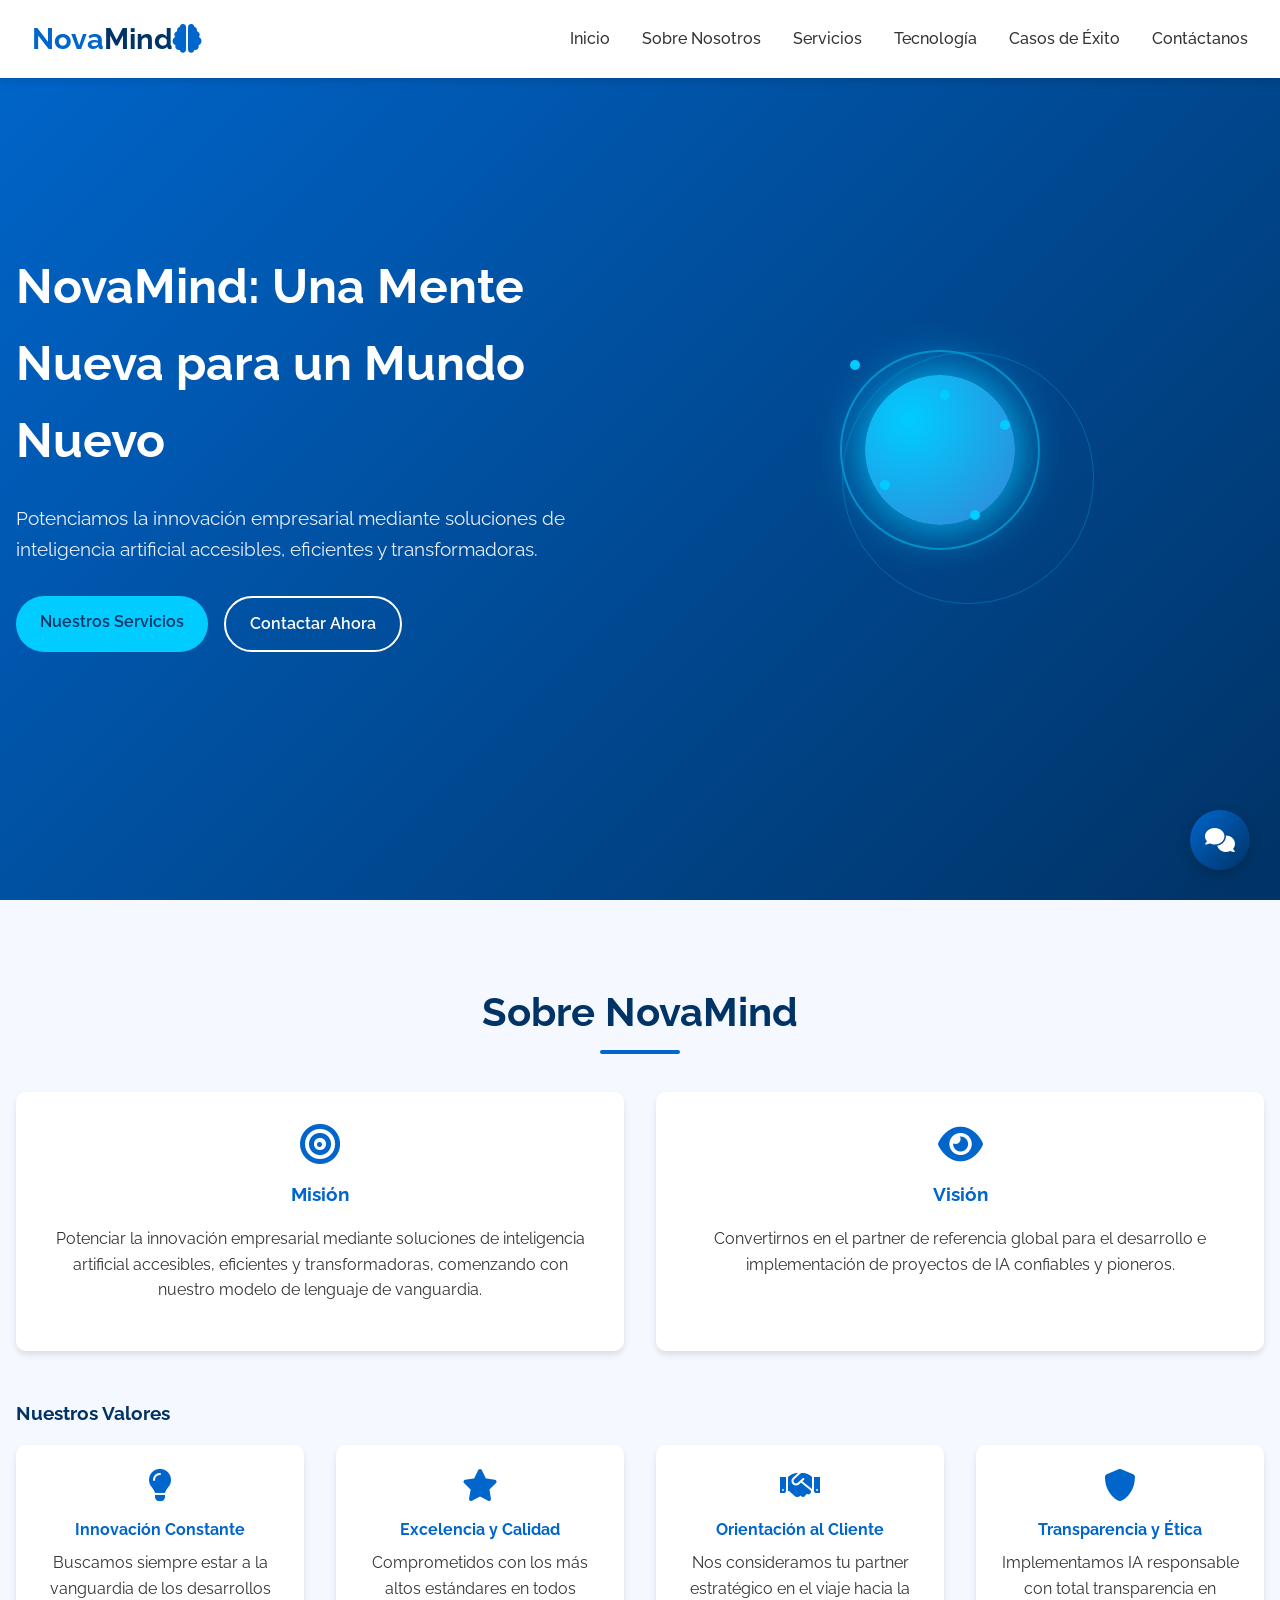
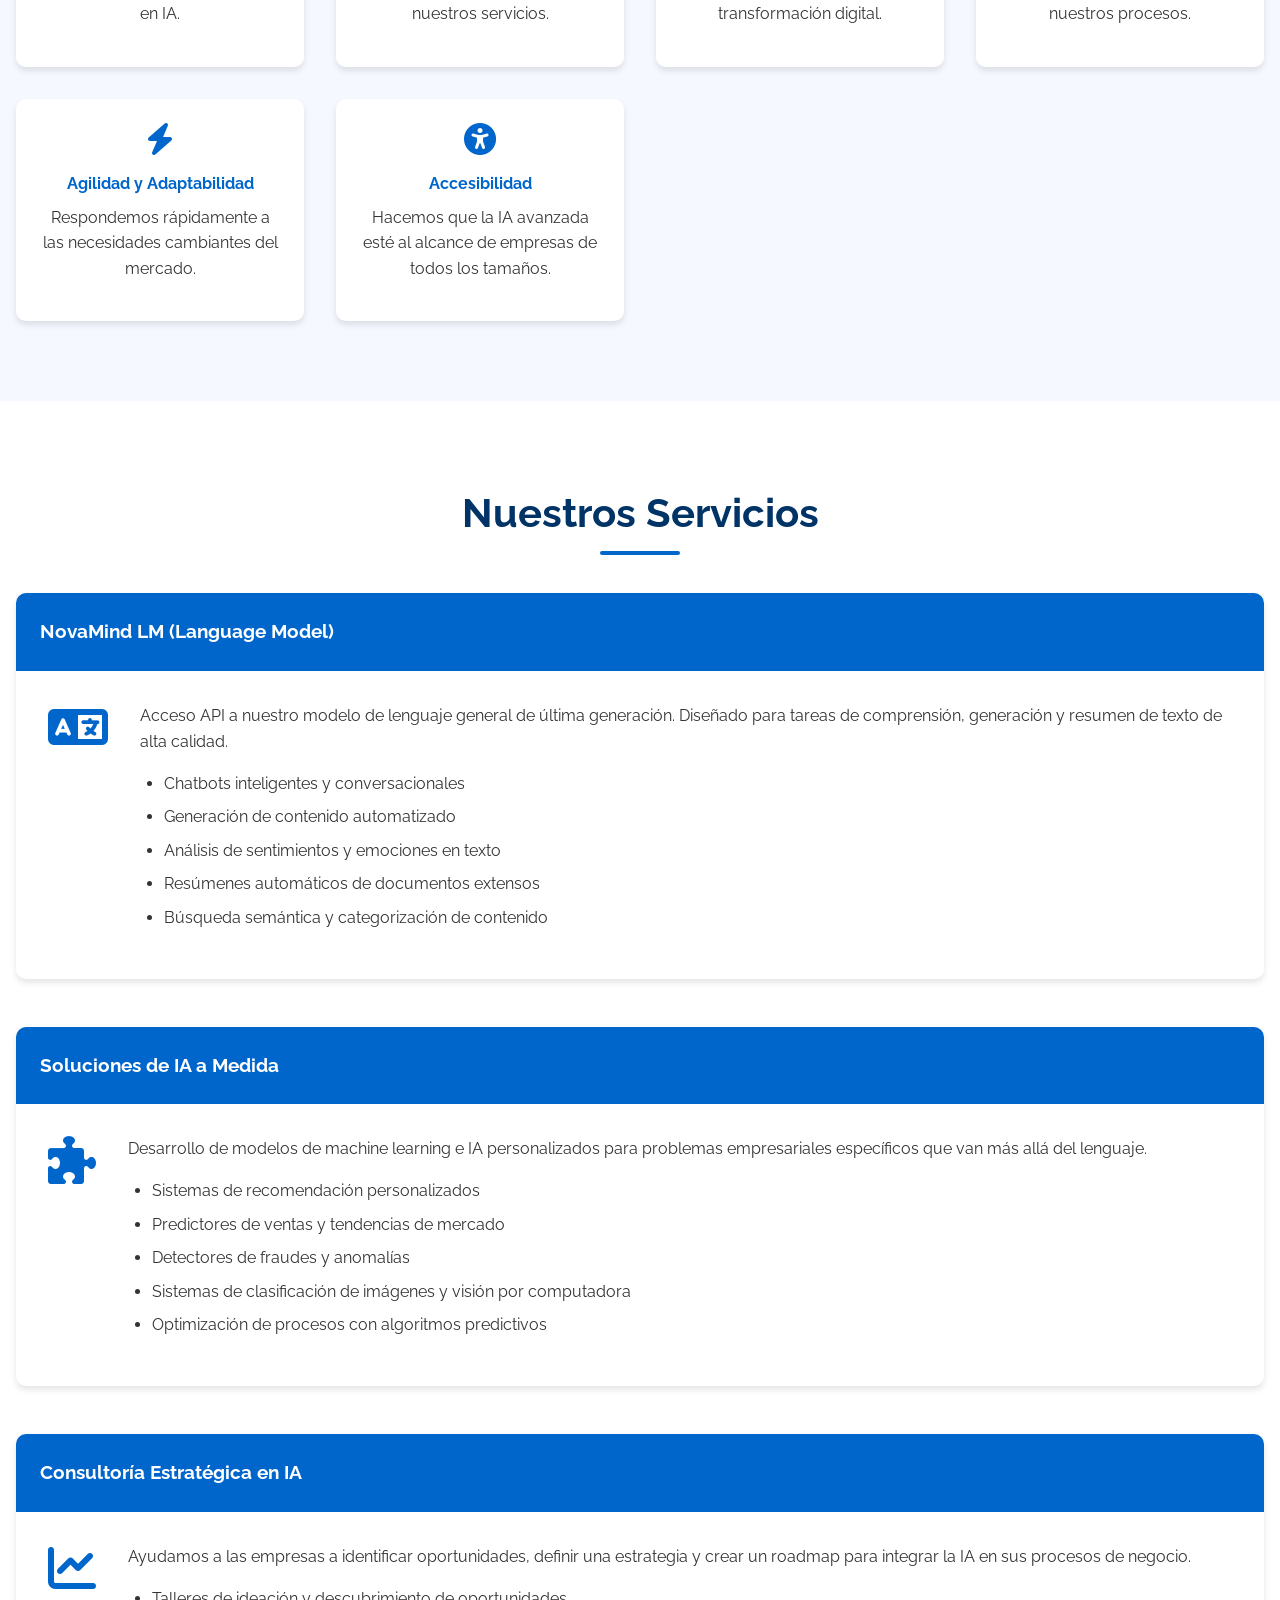
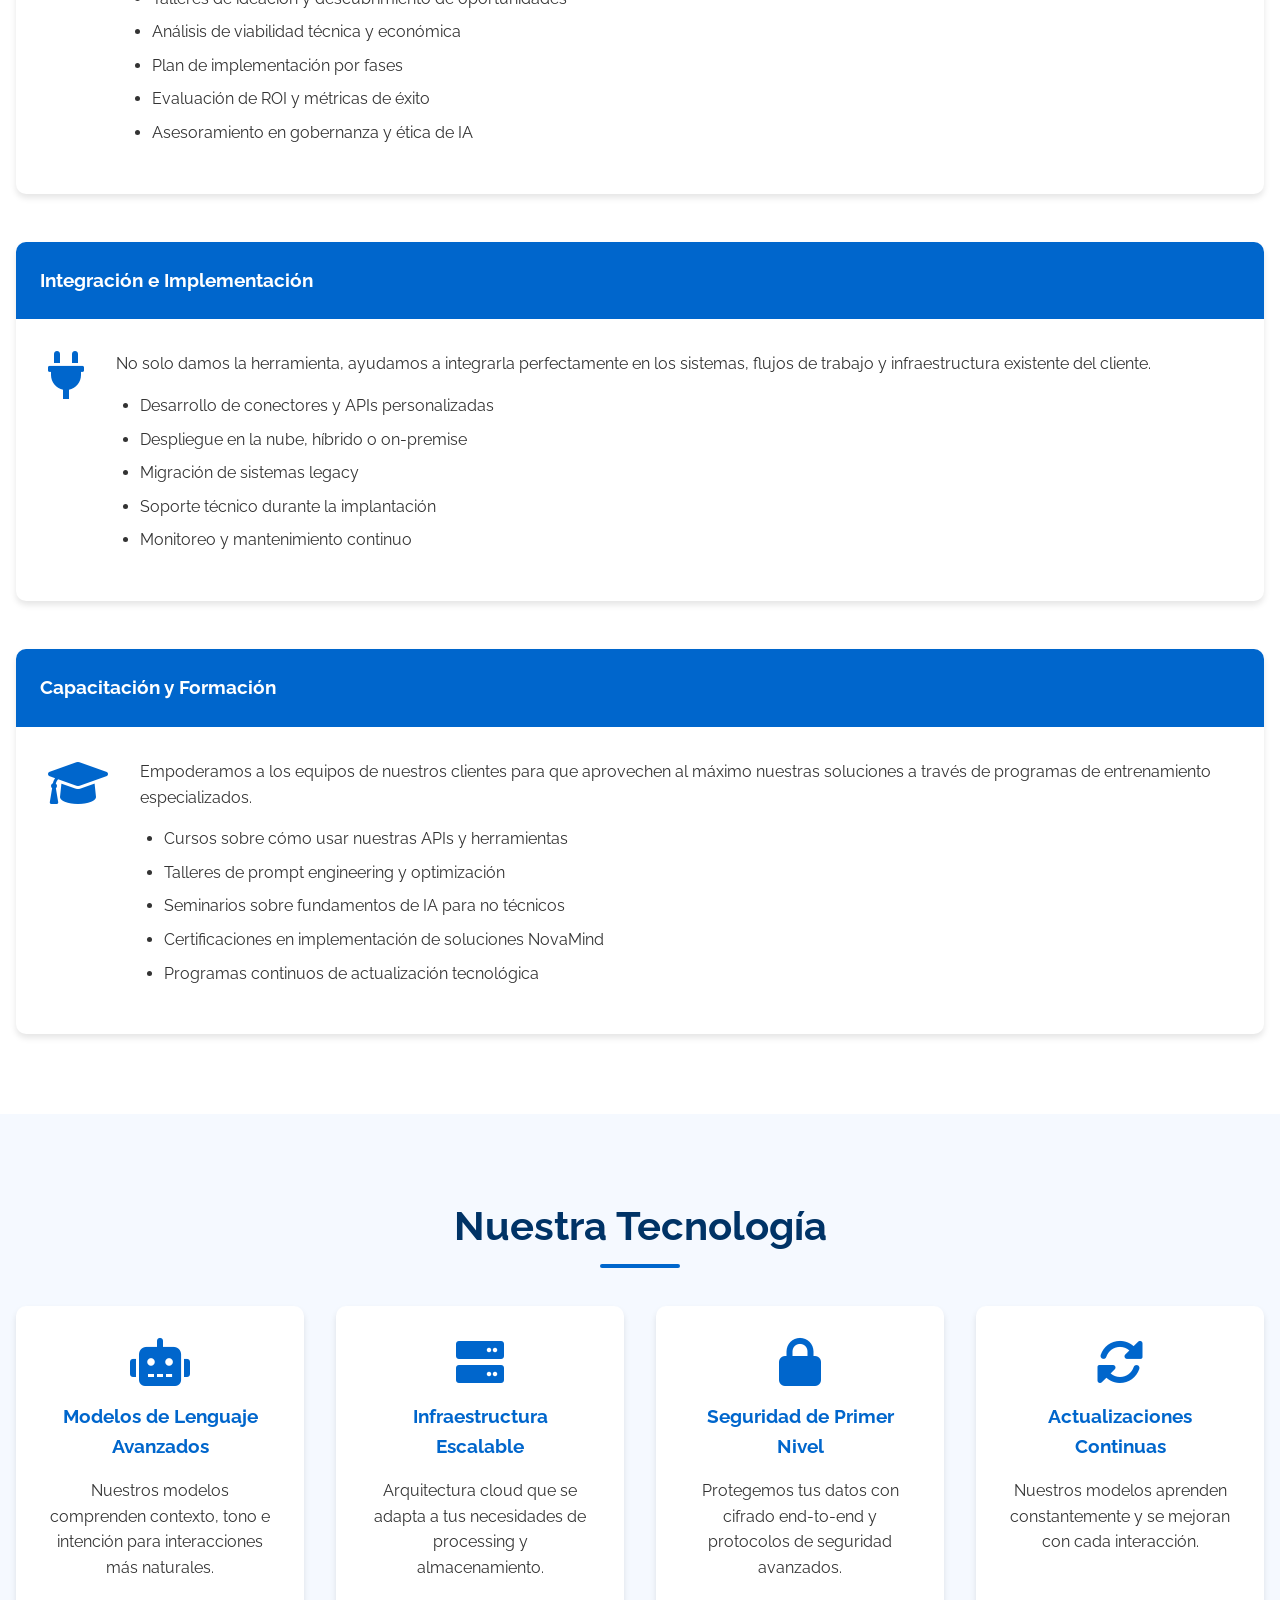
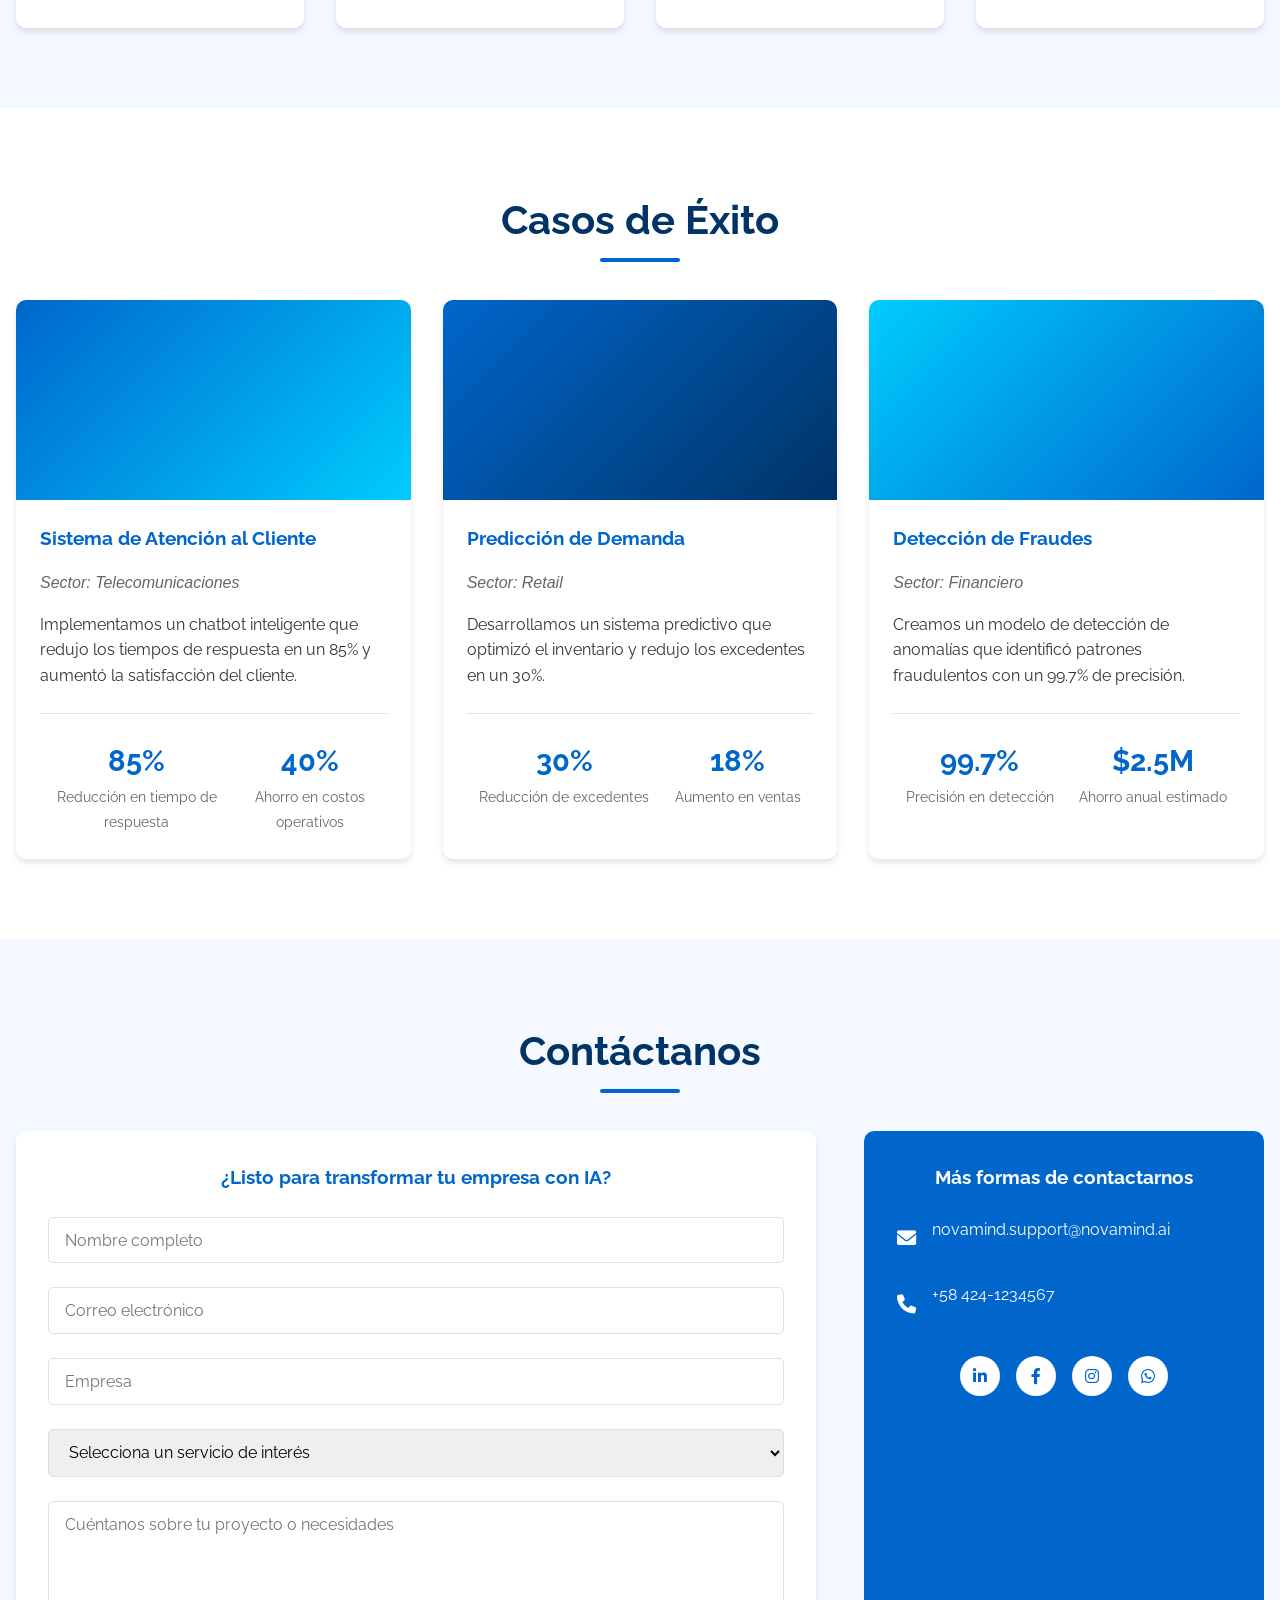
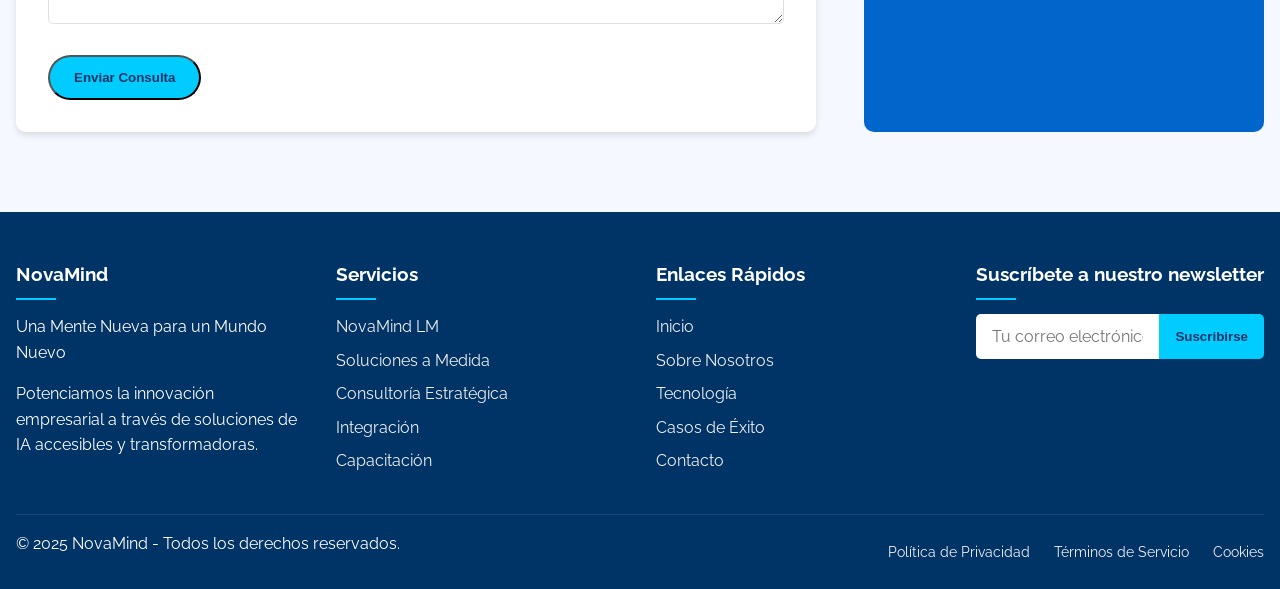
==== commit 6661405e: "[]" ====
--- a/index.html
+++ b/index.html
@@ -23,12 +23,12 @@
     </div>
     <nav>
         <ul>
-            <li><a href="#inicio"><i class="fas fa-home"></i> Inicio</a></li>
-            <li><a href="#nosotros"><i class="fas fa-users"></i> Sobre Nosotros</a></li>
-            <li><a href="#servicios"><i class="fas fa-cogs"></i> Servicios</a></li>
-            <li><a href="#tecnologia"><i class="fas fa-microchip"></i> Tecnología</a></li>
-            <li><a href="#casos"><i class="fas fa-chart-line"></i> Casos de Éxito</a></li>
-            <li><a href="#contacto"><i class="fas fa-envelope"></i> Contáctanos</a></li>
+            <li><a href="#inicio">Inicio</a></li>
+            <li><a href="#nosotros">Sobre Nosotros</a></li>
+            <li><a href="#servicios">Servicios</a></li>
+            <li><a href="#tecnologia">Tecnología</a></li>
+            <li><a href="#casos">Casos de Éxito</a></li>
+            <li><a href="#contacto">Contáctanos</a></li>
         </ul>
     </nav>
     <div class="menu-toggle">
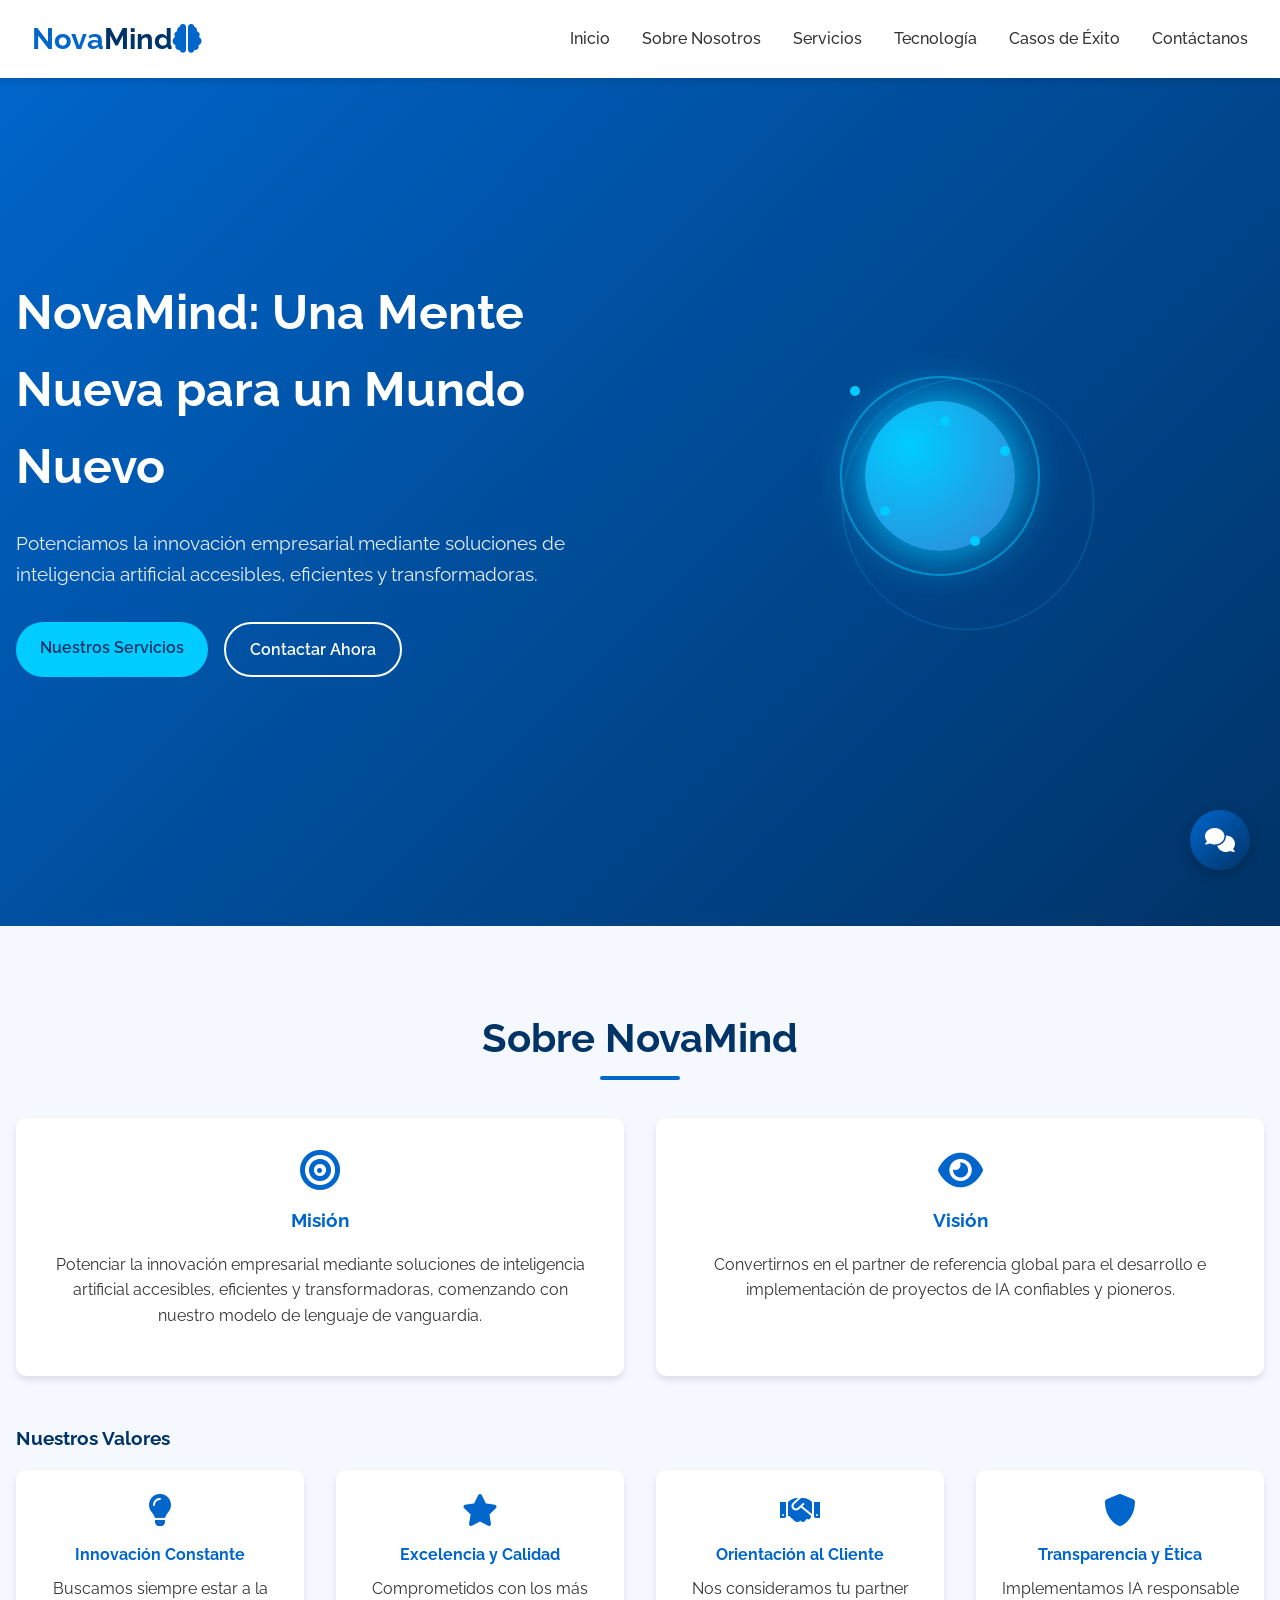
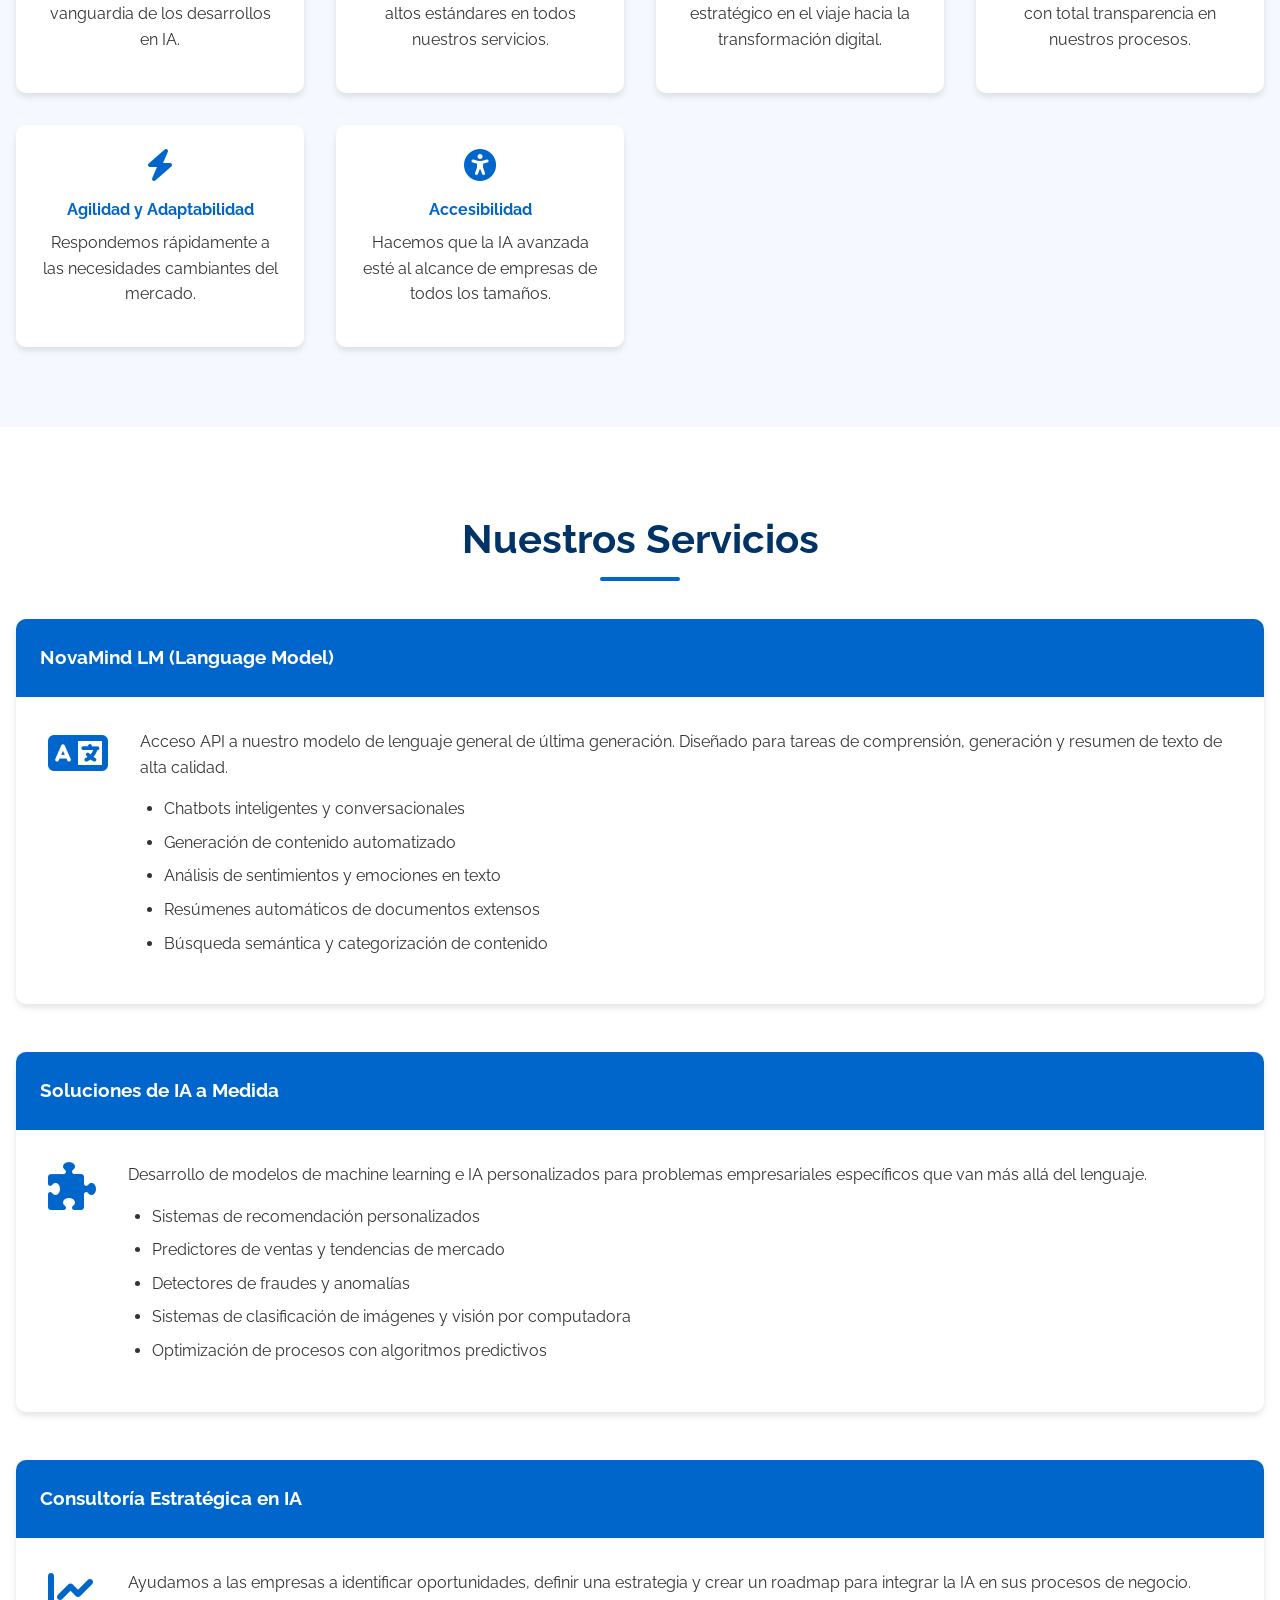
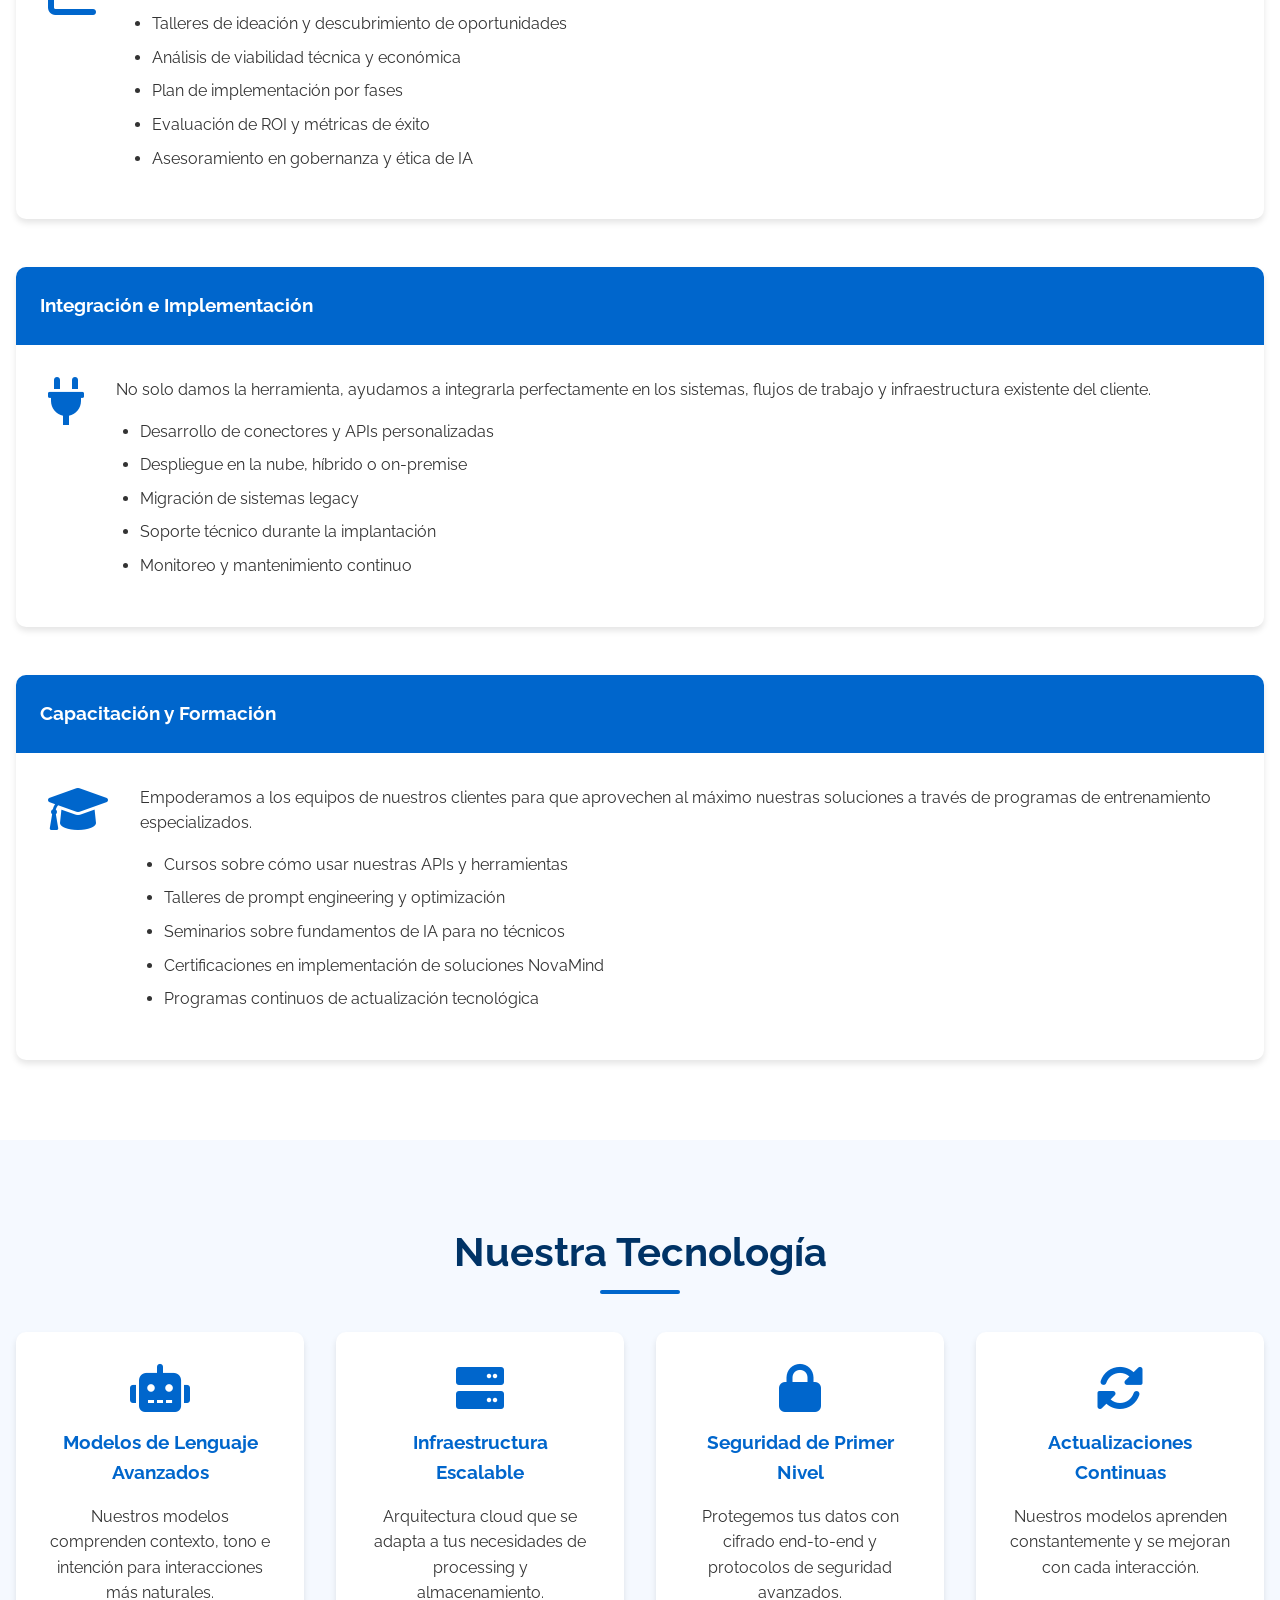
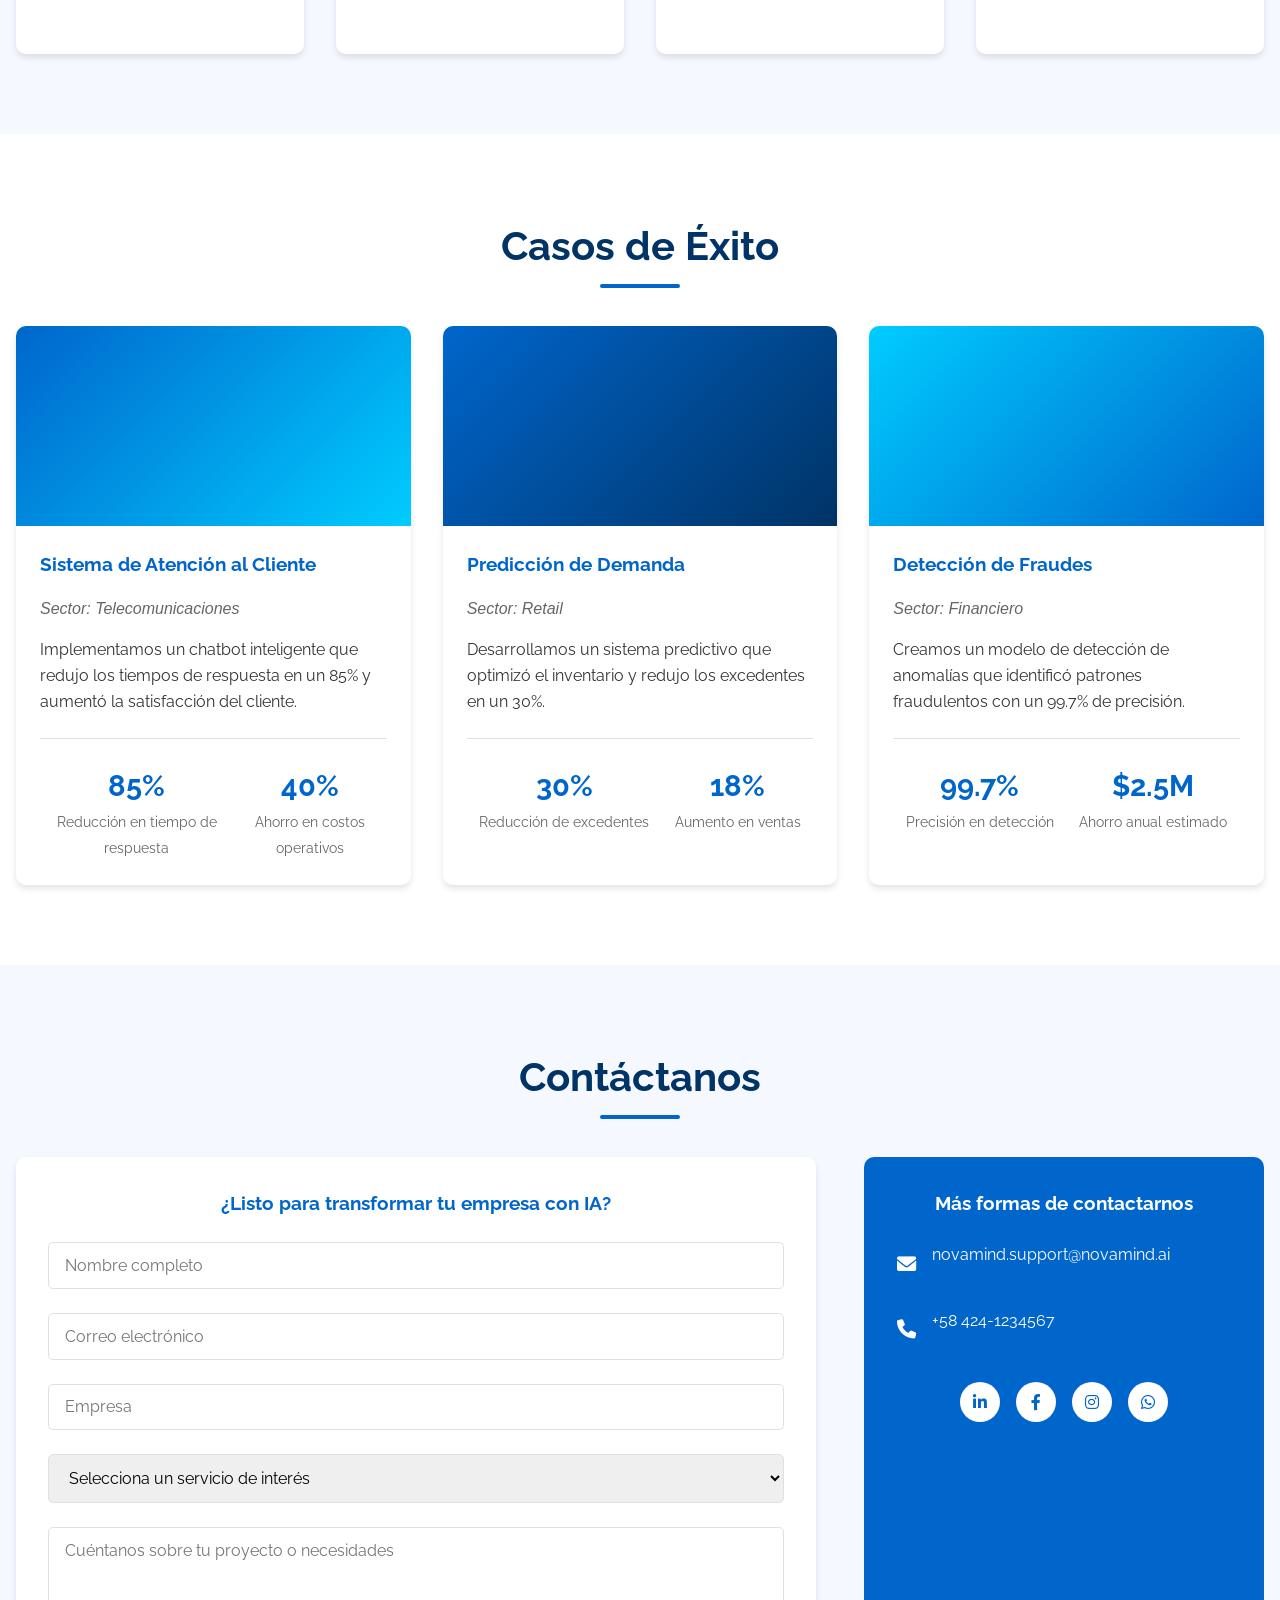
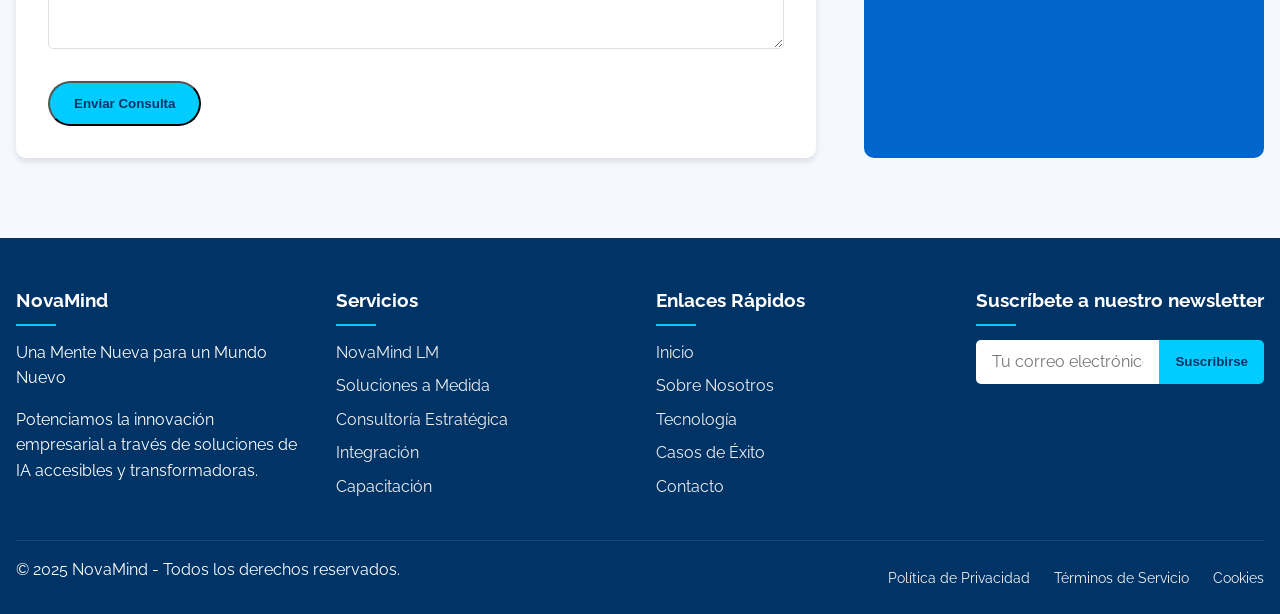
==== commit 22da007f: "[]" ====
--- a/index.html
+++ b/index.html
@@ -35,7 +35,7 @@
         <i class="fas fa-bars"></i>
     </div>
 </header>
-
+<i class="fas fa-envelope"></i> 
     <section id="inicio" class="hero">
         <div class="hero-content">
             <h1>NovaMind: Una Mente Nueva para un Mundo Nuevo</h1>
